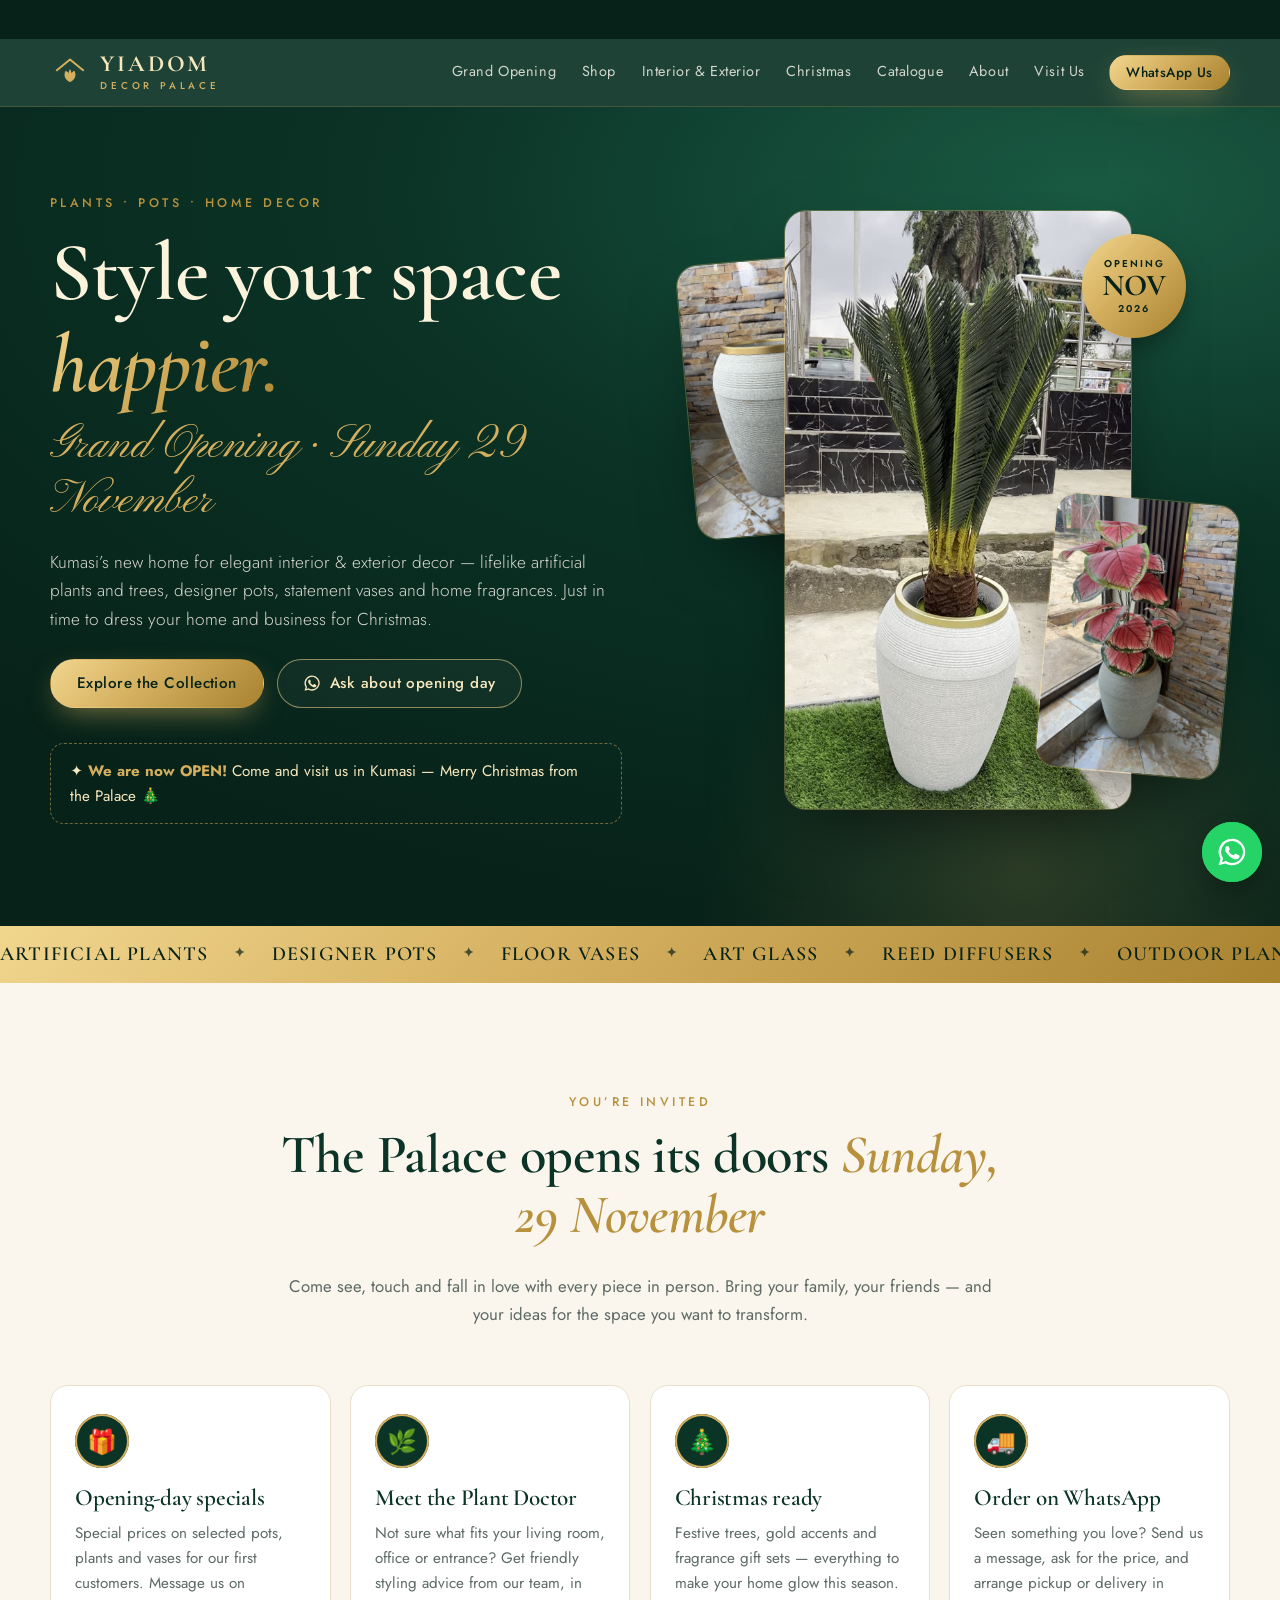
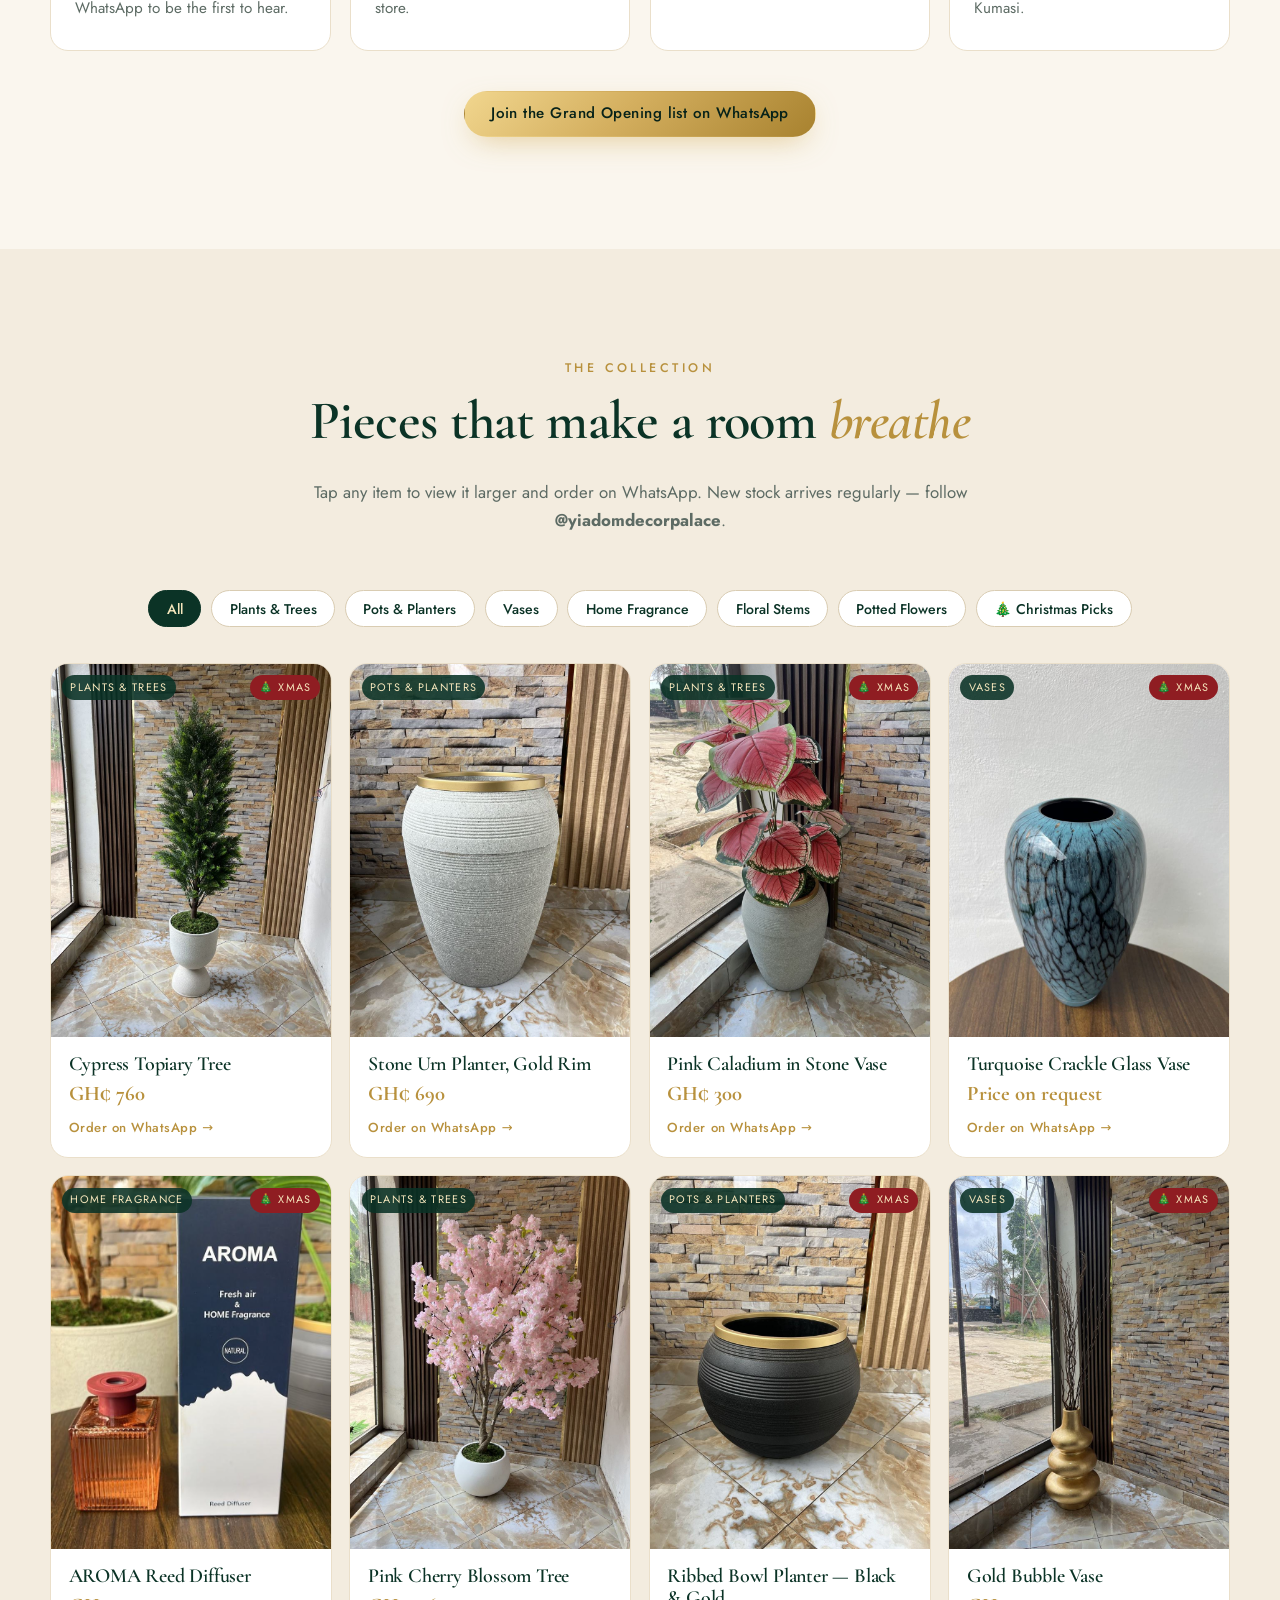
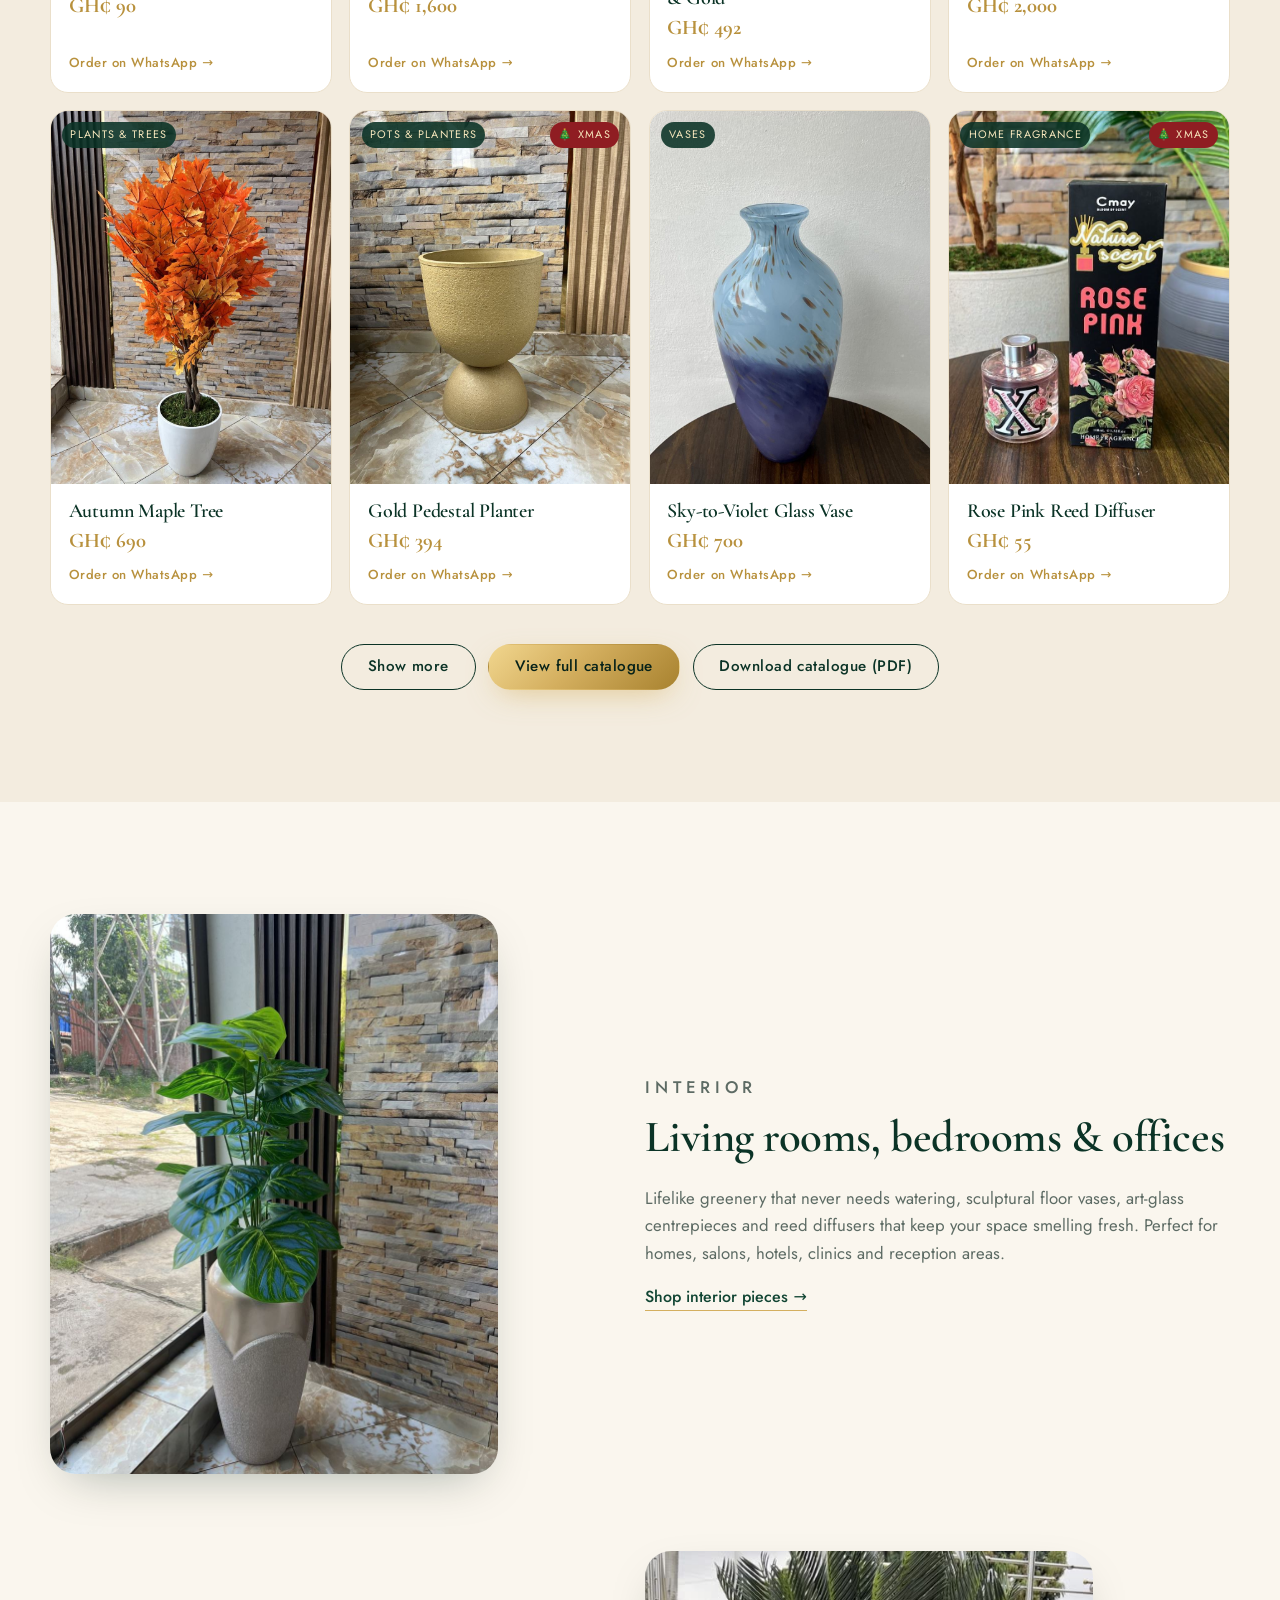
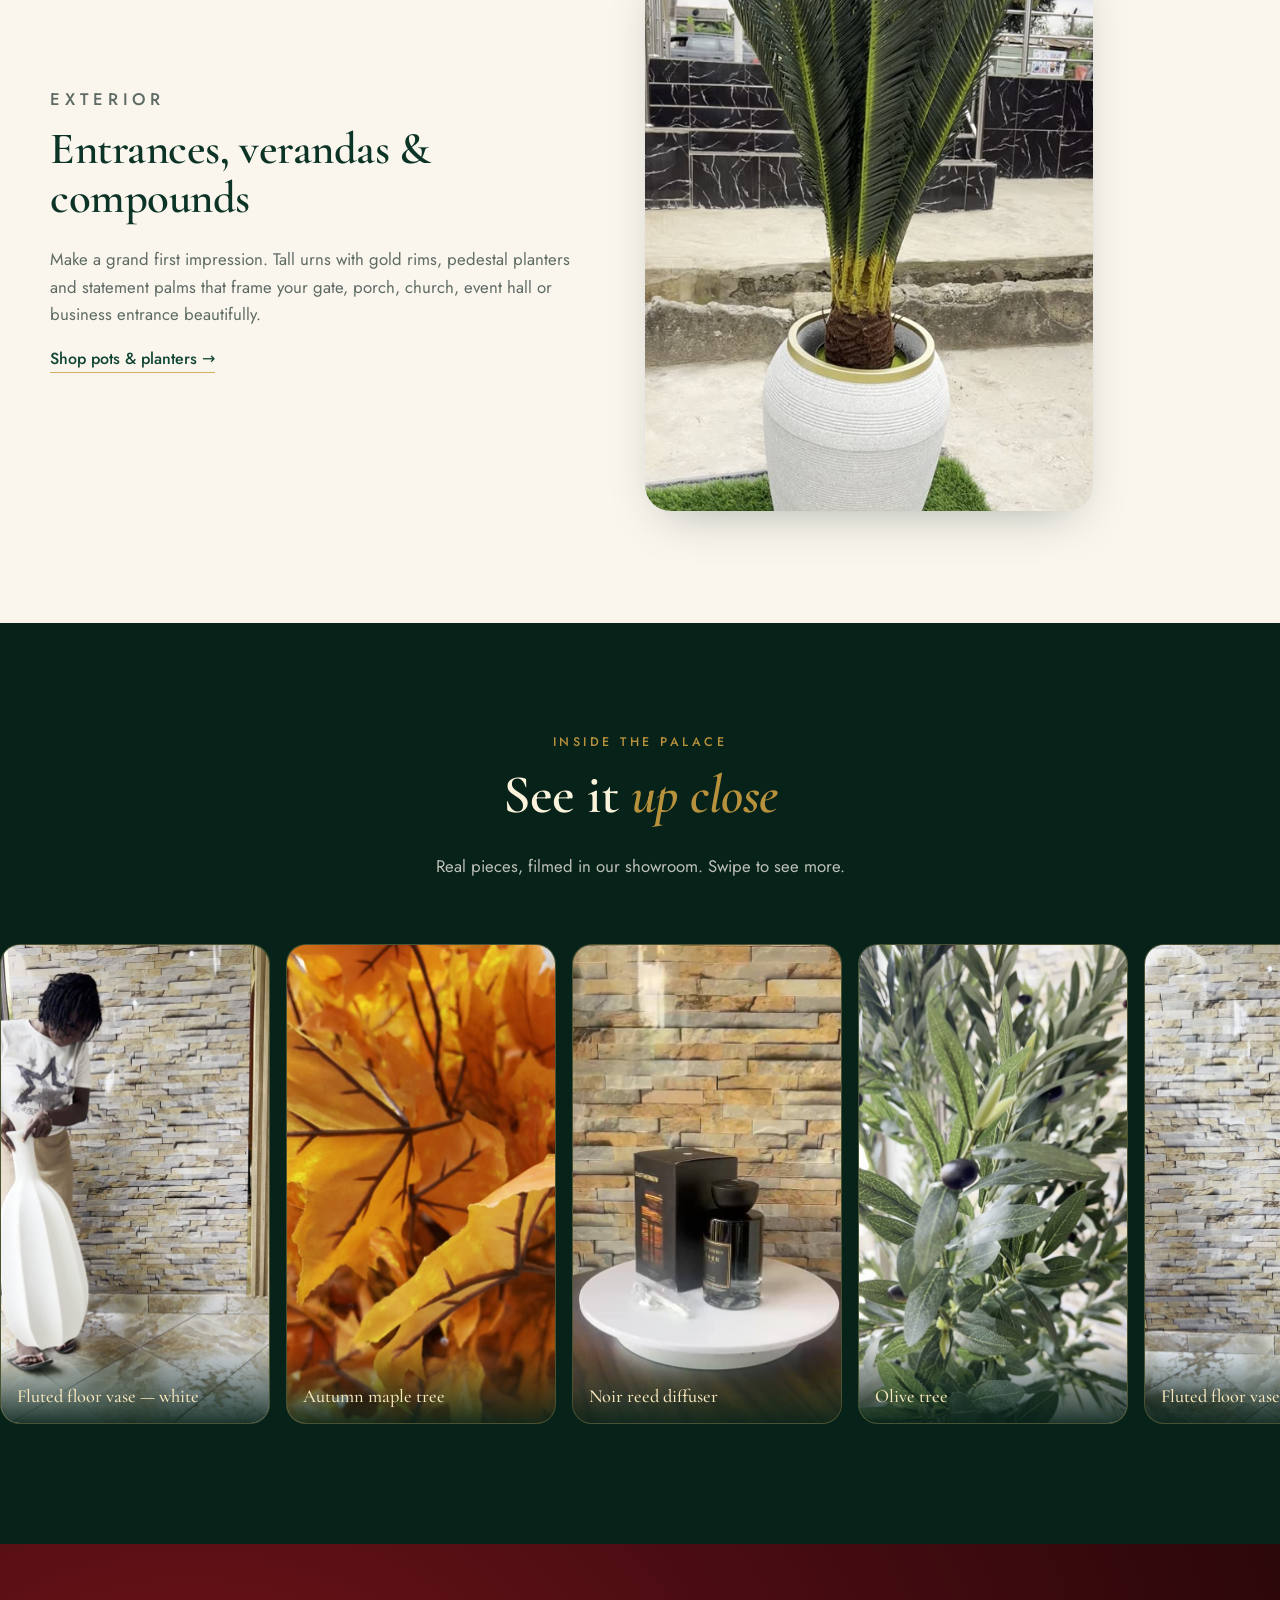
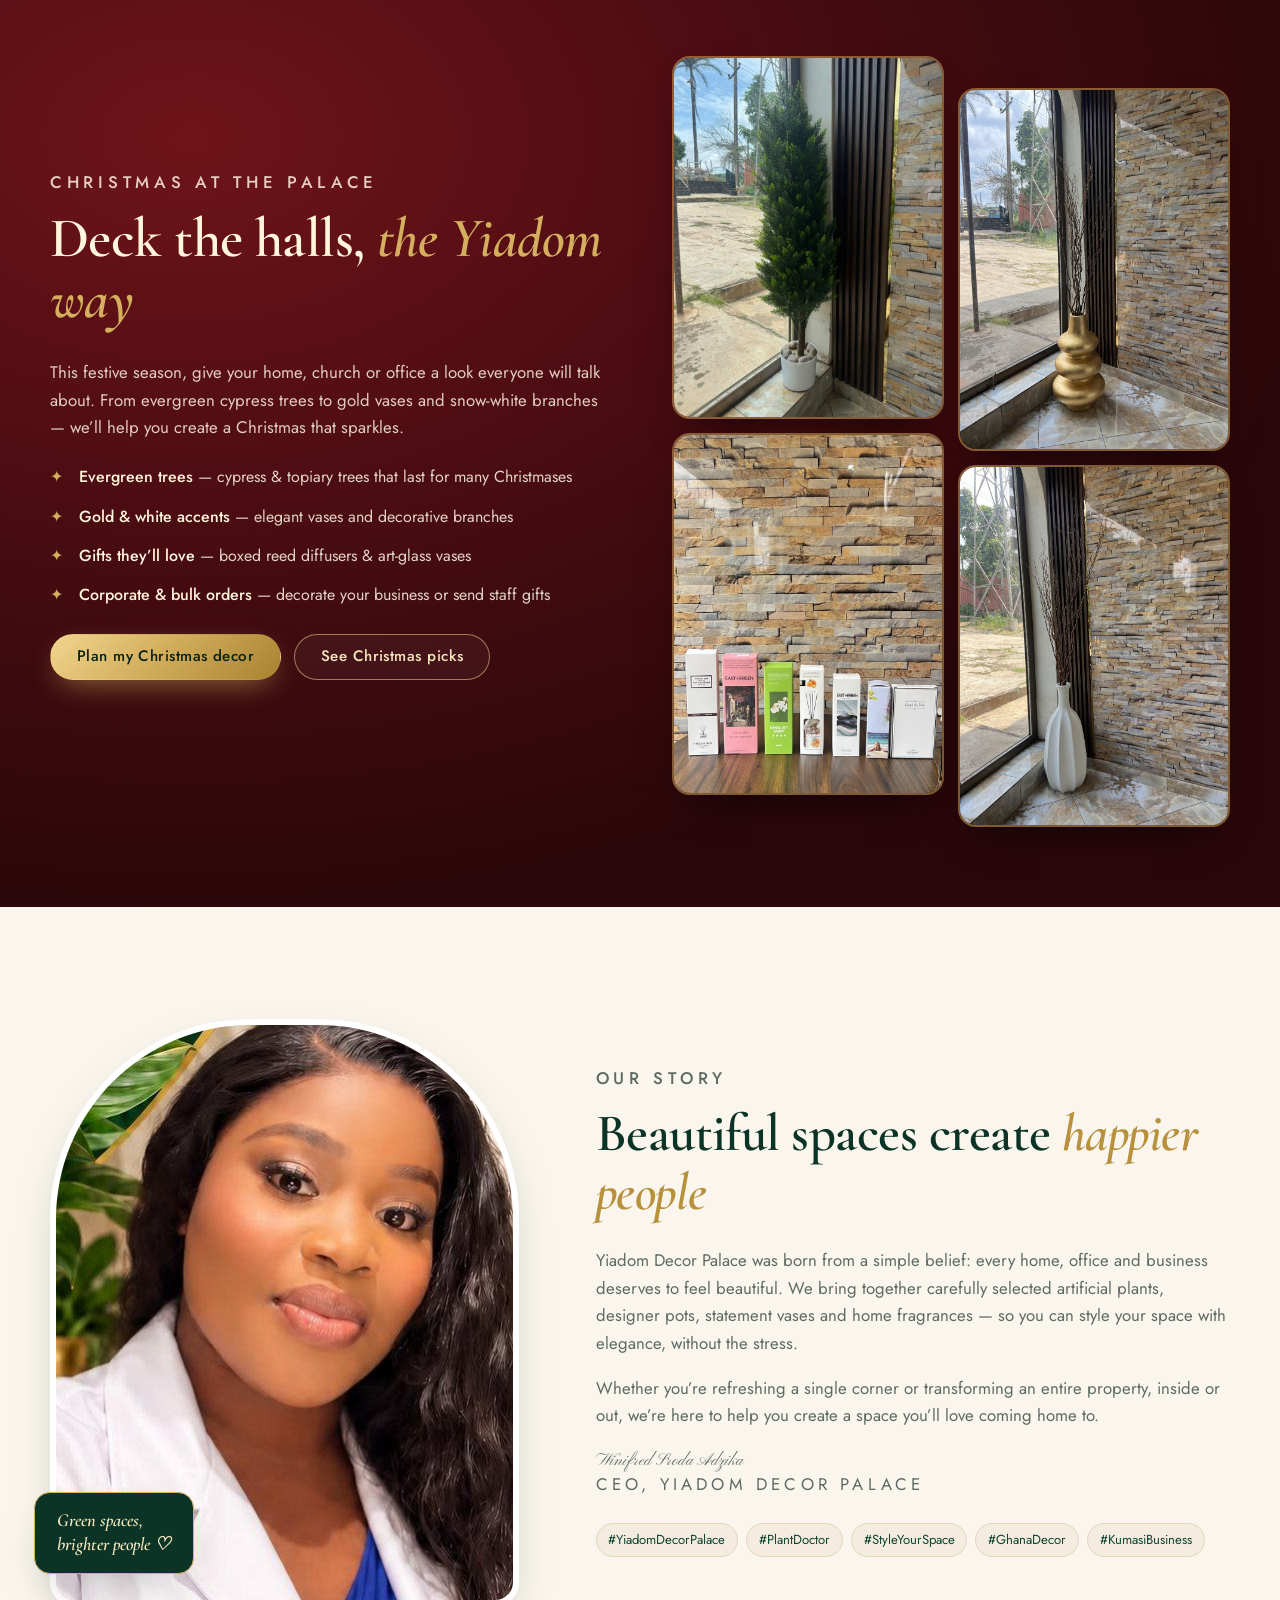
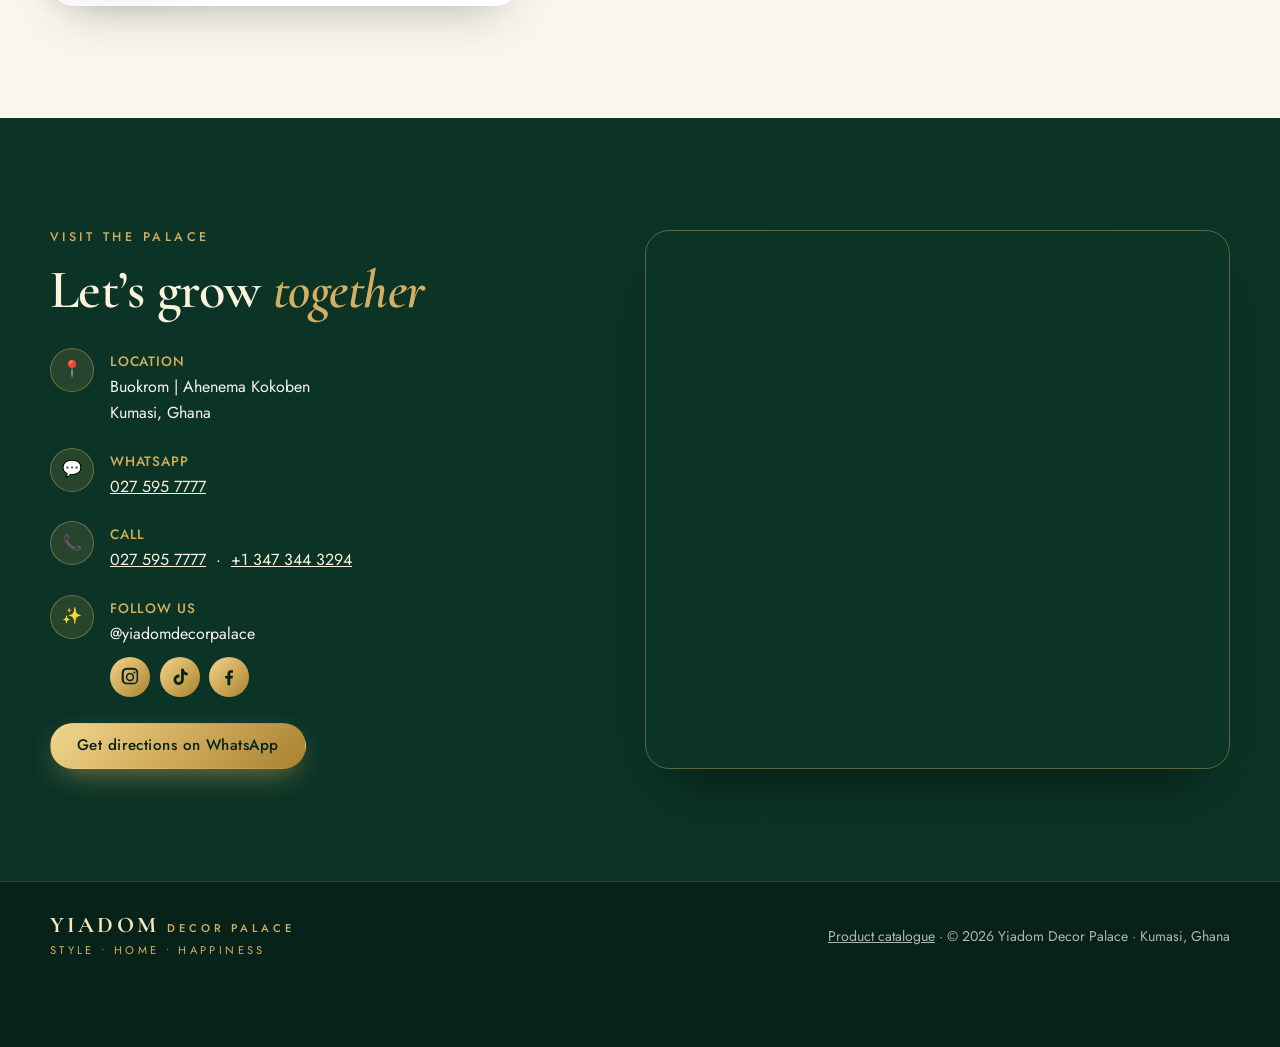
==== index.html @ 129f29d7 "Add Yiadom Floral range: 53 floral stems and 12 potted flowers New "Floral Stems" (YFS-001 to YFS-05" ====
<!doctype html>
<html lang="en">
<head>
  <meta charset="utf-8">
  <meta name="viewport" content="width=device-width, initial-scale=1">
  <title>Yiadom Decor Palace | Plants, Pots & Home Decor in Kumasi, Ghana</title>
  <meta name="description" content="Yiadom Decor Palace — interior & exterior decor in Kumasi, Ghana. Artificial plants & trees, designer pots, vases and home fragrance. Grand Opening this November. Christmas decor now in store.">
  <meta name="theme-color" content="#0b3326">
  <meta property="og:title" content="Yiadom Decor Palace — Grand Opening this November">
  <meta property="og:description" content="Plants • Pots • Home Decor in Kumasi, Ghana. Style your space happier — and get ready for Christmas.">
  <link rel="canonical" href="https://yiadomdecorpalace.com/">
  <meta property="og:url" content="https://yiadomdecorpalace.com/">
  <meta property="og:image" content="https://yiadomdecorpalace.com/images/img_1810.jpg">
  <meta property="og:type" content="website">
  <link rel="icon" href="data:image/svg+xml,%3Csvg xmlns='http://www.w3.org/2000/svg' viewBox='0 0 64 64'%3E%3Crect width='64' height='64' rx='14' fill='%230b3326'/%3E%3Cpath d='M12 30 32 13l20 17' fill='none' stroke='%23d4af5f' stroke-width='4'/%3E%3Cpath d='M32 46c-7-3-9-10-6-16 5 2 7 9 6 16Zm0 0c7-3 9-10 6-16-5 2-7 9-6 16Zm0 0c-3-6-2-13 0-17 2 4 3 11 0 17Z' fill='%23d4af5f'/%3E%3C/svg%3E">
  <link rel="preconnect" href="https://fonts.googleapis.com">
  <link rel="preconnect" href="https://fonts.gstatic.com" crossorigin>
  <link href="https://fonts.googleapis.com/css2?family=Cormorant+Garamond:ital,wght@0,500;0,600;0,700;1,500&family=Jost:wght@300;400;500;600&family=Pinyon+Script&display=swap" rel="stylesheet">
  <link rel="stylesheet" href="styles.css">
</head>
<body>

  <!-- Announcement bar -->
  <div class="announce">
    <div class="announce__track">
      <span>✦ Grand Opening — Sunday 29 November, 12 PM · Kumasi</span>
      <span>✦ Christmas decor &amp; gift sets now in store</span>
      <span>✦ Order on WhatsApp: 027 595 7777</span>
      <span>✦ Grand Opening — Sunday 29 November, 12 PM · Kumasi</span>
      <span>✦ Christmas decor &amp; gift sets now in store</span>
      <span>✦ Order on WhatsApp: 027 595 7777</span>
    </div>
  </div>

  <!-- Header -->
  <header class="nav" id="nav">
    <a href="#home" class="brand" aria-label="Yiadom Decor Palace home">
      <svg class="brand__mark" viewBox="0 0 64 64" aria-hidden="true">
        <path d="M10 30 32 12l22 18" fill="none" stroke="currentColor" stroke-width="3.2" stroke-linejoin="round"/>
        <path class="leaf" d="M32 48c-8-3-11-11-7-18 6 2 8 10 7 18Z"/>
        <path class="leaf" d="M32 48c8-3 11-11 7-18-6 2-8 10-7 18Z"/>
        <path class="leaf" d="M32 47c-4-7-3-15 0-20 3 5 4 13 0 20Z"/>
      </svg>
      <span class="brand__text">
        <strong>YIADOM</strong>
        <small>DECOR PALACE</small>
      </span>
    </a>
    <nav class="nav__links" id="navLinks" aria-label="Main">
      <a href="#opening">Grand Opening</a>
      <a href="#shop">Shop</a>
      <a href="#spaces">Interior &amp; Exterior</a>
      <a href="#christmas">Christmas</a>
      <a href="catalogue.html">Catalogue</a>
      <a href="#about">About</a>
      <a href="#visit">Visit Us</a>
    </nav>
    <a class="btn btn--gold btn--sm nav__cta" href="https://wa.me/233275957777?text=Hello%20Yiadom%20Decor%20Palace!%20I%27d%20like%20to%20know%20more%20about%20your%20decor." target="_blank" rel="noopener">WhatsApp Us</a>
    <button class="nav__toggle" id="navToggle" aria-label="Open menu" aria-expanded="false"><span></span><span></span><span></span></button>
  </header>

  <main>
    <!-- HERO -->
    <section class="hero" id="home">
      <div class="hero__glow" aria-hidden="true"></div>
      <div class="hero__inner">
        <div class="hero__copy reveal">
          <p class="eyebrow">Plants • Pots • Home Decor</p>
          <h1>Style your space <em>happier.</em></h1>
          <p class="script">Grand Opening · Sunday 29 November</p>
          <p class="lead">Kumasi’s new home for elegant interior &amp; exterior decor — lifelike artificial plants and trees, designer pots, statement vases and home fragrances. Just in time to dress your home and business for Christmas.</p>
          <div class="hero__actions">
            <a class="btn btn--gold" href="#shop">Explore the Collection</a>
            <a class="btn btn--ghost" href="https://wa.me/233275957777?text=Hello!%20Please%20tell%20me%20about%20the%20Grand%20Opening." target="_blank" rel="noopener">
              <svg viewBox="0 0 24 24" aria-hidden="true"><path fill="currentColor" d="M12 2a10 10 0 0 0-8.6 15.1L2 22l5-1.3A10 10 0 1 0 12 2Zm0 18.2a8.2 8.2 0 0 1-4.2-1.2l-.3-.2-3 .8.8-2.9-.2-.3A8.2 8.2 0 1 1 12 20.2Zm4.5-6.1c-.2-.1-1.5-.7-1.7-.8s-.4-.1-.6.1-.7.8-.8 1-.3.2-.5.1a6.7 6.7 0 0 1-3.3-2.9c-.3-.4.3-.4.7-1.4.1-.2 0-.3 0-.4l-.8-1.8c-.2-.5-.4-.4-.6-.4h-.5a1 1 0 0 0-.7.3 3 3 0 0 0-.9 2.2 5.2 5.2 0 0 0 1.1 2.7 11.8 11.8 0 0 0 4.5 4c1.7.7 2.3.8 3.2.6a2.7 2.7 0 0 0 1.8-1.3 2.2 2.2 0 0 0 .2-1.3c-.1-.1-.3-.2-.5-.3Z"/></svg>
              Ask about opening day
            </a>
          </div>
          <div class="countdown" id="countdown" aria-live="polite"></div>
        </div>

        <div class="hero__media reveal">
          <figure class="hero__card hero__card--main">
            <video src="videos/palm-planter-outdoor.mp4" poster="videos/palm-planter-outdoor.jpg" autoplay muted loop playsinline preload="metadata"></video>
          </figure>
          <figure class="hero__card hero__card--a"><img src="images/img_1810.jpg" alt="Stone-textured urn planter with gold rim"></figure>
          <figure class="hero__card hero__card--b"><img src="images/img_2269.jpg" alt="Pink caladium in a stone vase"></figure>
          <div class="hero__badge"><span>Opening</span><strong>NOV</strong><span>2026</span></div>
        </div>
      </div>
    </section>

    <!-- Marquee -->
    <div class="marquee" aria-hidden="true">
      <div class="marquee__track">
        <span>Artificial Plants</span><i>✦</i><span>Designer Pots</span><i>✦</i><span>Floor Vases</span><i>✦</i><span>Art Glass</span><i>✦</i><span>Reed Diffusers</span><i>✦</i><span>Outdoor Planters</span><i>✦</i><span>Christmas Trees</span><i>✦</i>
        <span>Artificial Plants</span><i>✦</i><span>Designer Pots</span><i>✦</i><span>Floor Vases</span><i>✦</i><span>Art Glass</span><i>✦</i><span>Reed Diffusers</span><i>✦</i><span>Outdoor Planters</span><i>✦</i><span>Christmas Trees</span><i>✦</i>
      </div>
    </div>

    <!-- GRAND OPENING -->
    <section class="section opening" id="opening">
      <div class="container">
        <div class="section__head reveal">
          <p class="eyebrow">You’re invited</p>
          <h2>The Palace opens its doors <em>Sunday, 29 November</em></h2>
          <p class="section__sub">Come see, touch and fall in love with every piece in person. Bring your family, your friends — and your ideas for the space you want to transform.</p>
        </div>
        <div class="perks">
          <article class="perk reveal">
            <div class="perk__icon">🎁</div>
            <h3>Opening-day specials</h3>
            <p>Special prices on selected pots, plants and vases for our first customers. Message us on WhatsApp to be the first to hear.</p>
          </article>
          <article class="perk reveal">
            <div class="perk__icon">🌿</div>
            <h3>Meet the Plant Doctor</h3>
            <p>Not sure what fits your living room, office or entrance? Get friendly styling advice from our team, in store.</p>
          </article>
          <article class="perk reveal">
            <div class="perk__icon">🎄</div>
            <h3>Christmas ready</h3>
            <p>Festive trees, gold accents and fragrance gift sets — everything to make your home glow this season.</p>
          </article>
          <article class="perk reveal">
            <div class="perk__icon">🚚</div>
            <h3>Order on WhatsApp</h3>
            <p>Seen something you love? Send us a message, ask for the price, and arrange pickup or delivery in Kumasi.</p>
          </article>
        </div>
        <div class="opening__cta reveal">
          <a class="btn btn--gold" href="https://wa.me/233275957777?text=Hello!%20Please%20add%20me%20to%20your%20Grand%20Opening%20list." target="_blank" rel="noopener">Join the Grand Opening list on WhatsApp</a>
        </div>
      </div>
    </section>

    <!-- SHOP -->
    <section class="section shop" id="shop">
      <div class="container">
        <div class="section__head reveal">
          <p class="eyebrow">The Collection</p>
          <h2>Pieces that make a room <em>breathe</em></h2>
          <p class="section__sub">Tap any item to view it larger and order on WhatsApp. New stock arrives regularly — follow <strong>@yiadomdecorpalace</strong>.</p>
        </div>
        <div class="filters reveal" role="tablist" id="filters">
          <button class="chip is-active" data-filter="all" role="tab" aria-selected="true">All</button>
          <button class="chip" data-filter="plants" role="tab" aria-selected="false">Plants &amp; Trees</button>
          <button class="chip" data-filter="pots" role="tab" aria-selected="false">Pots &amp; Planters</button>
          <button class="chip" data-filter="vases" role="tab" aria-selected="false">Vases</button>
          <button class="chip" data-filter="fragrance" role="tab" aria-selected="false">Home Fragrance</button>
          <button class="chip" data-filter="floral" role="tab" aria-selected="false">Floral Stems</button>
          <button class="chip" data-filter="potted" role="tab" aria-selected="false">Potted Flowers</button>
          <button class="chip" data-filter="christmas" role="tab" aria-selected="false">🎄 Christmas Picks</button>
        </div>
        <div class="grid" id="productGrid"></div>
        <div class="shop__more">
          <button class="btn btn--outline" id="showMore">Show more</button>
          <a class="btn btn--gold" href="catalogue.html">View full catalogue</a>
          <a class="btn btn--outline" href="Yiadom-Decor-Palace-Catalogue.pdf" download>Download catalogue (PDF)</a>
        </div>
      </div>
    </section>

    <!-- INTERIOR & EXTERIOR -->
    <section class="section spaces" id="spaces">
      <div class="container spaces__grid">
        <article class="space reveal">
          <div class="space__img"><img src="images/img_2029.jpg" alt="Leafy plant in champagne floor vase by a window" loading="lazy"></div>
          <div class="space__body">
            <p class="eyebrow">Interior</p>
            <h3>Living rooms, bedrooms &amp; offices</h3>
            <p>Lifelike greenery that never needs watering, sculptural floor vases, art-glass centrepieces and reed diffusers that keep your space smelling fresh. Perfect for homes, salons, hotels, clinics and reception areas.</p>
            <a href="#shop" class="link" data-jump="vases">Shop interior pieces →</a>
          </div>
        </article>
        <article class="space space--alt reveal">
          <div class="space__img"><img src="videos/palm-planter-outdoor.jpg" alt="Palm in white urn planter at an outdoor entrance" loading="lazy"></div>
          <div class="space__body">
            <p class="eyebrow">Exterior</p>
            <h3>Entrances, verandas &amp; compounds</h3>
            <p>Make a grand first impression. Tall urns with gold rims, pedestal planters and statement palms that frame your gate, porch, church, event hall or business entrance beautifully.</p>
            <a href="#shop" class="link" data-jump="pots">Shop pots &amp; planters →</a>
          </div>
        </article>
      </div>
    </section>

    <!-- VIDEOS -->
    <section class="section reels" id="videos">
      <div class="container">
        <div class="section__head section__head--light reveal">
          <p class="eyebrow">Inside the Palace</p>
          <h2>See it <em>up close</em></h2>
          <p class="section__sub">Real pieces, filmed in our showroom. Swipe to see more.</p>
        </div>
      </div>
      <div class="reels__track" id="reels">
        <figure class="reel"><video data-src="videos/white-floor-vase.mp4" poster="videos/white-floor-vase.jpg" muted loop playsinline preload="none"></video><figcaption>Fluted floor vase — white</figcaption></figure>
        <figure class="reel"><video data-src="videos/autumn-maple.mp4" poster="videos/autumn-maple.jpg" muted loop playsinline preload="none"></video><figcaption>Autumn maple tree</figcaption></figure>
        <figure class="reel"><video data-src="videos/diffuser-noir.mp4" poster="videos/diffuser-noir.jpg" muted loop playsinline preload="none"></video><figcaption>Noir reed diffuser</figcaption></figure>
        <figure class="reel"><video data-src="videos/olive-tree.mp4" poster="videos/olive-tree.jpg" muted loop playsinline preload="none"></video><figcaption>Olive tree</figcaption></figure>
        <figure class="reel"><video data-src="videos/black-floor-vase.mp4" poster="videos/black-floor-vase.jpg" muted loop playsinline preload="none"></video><figcaption>Fluted floor vase — black</figcaption></figure>
        <figure class="reel"><video data-src="videos/mint-blooms.mp4" poster="videos/mint-blooms.jpg" muted loop playsinline preload="none"></video><figcaption>Mint blossom stems</figcaption></figure>
        <figure class="reel"><video data-src="videos/diffuser-green.mp4" poster="videos/diffuser-green.jpg" muted loop playsinline preload="none"></video><figcaption>Green tea reed diffuser</figcaption></figure>
        <figure class="reel"><video data-src="videos/golden-branches.mp4" poster="videos/golden-branches.jpg" muted loop playsinline preload="none"></video><figcaption>Golden decorative branches</figcaption></figure>
        <figure class="reel"><video data-src="videos/diffuser-lavender.mp4" poster="videos/diffuser-lavender.jpg" muted loop playsinline preload="none"></video><figcaption>Lavender diffuser gift bottle</figcaption></figure>
      </div>
    </section>

    <!-- CHRISTMAS -->
    <section class="section xmas" id="christmas">
      <canvas class="xmas__snow" id="snow" aria-hidden="true"></canvas>
      <div class="container xmas__grid">
        <div class="xmas__copy reveal">
          <p class="eyebrow eyebrow--gold">Christmas at the Palace</p>
          <h2>Deck the halls, <em>the Yiadom way</em></h2>
          <p>This festive season, give your home, church or office a look everyone will talk about. From evergreen cypress trees to gold vases and snow-white branches — we’ll help you create a Christmas that sparkles.</p>
          <ul class="xmas__list">
            <li><strong>Evergreen trees</strong> — cypress &amp; topiary trees that last for many Christmases</li>
            <li><strong>Gold &amp; white accents</strong> — elegant vases and decorative branches</li>
            <li><strong>Gifts they’ll love</strong> — boxed reed diffusers &amp; art-glass vases</li>
            <li><strong>Corporate &amp; bulk orders</strong> — decorate your business or send staff gifts</li>
          </ul>
          <div class="hero__actions">
            <a class="btn btn--gold" href="https://wa.me/233275957777?text=Hello!%20I%27d%20like%20help%20with%20Christmas%20decor%20and%20gifts." target="_blank" rel="noopener">Plan my Christmas decor</a>
            <a class="btn btn--ghost" href="#shop" data-jump="christmas">See Christmas picks</a>
          </div>
        </div>
        <div class="xmas__collage reveal">
          <img src="images/photo-2026-10-22-22-24-32-3.jpg" alt="Tall cypress tree in white pot" loading="lazy">
          <img src="images/img_2016.jpg" alt="Gold bubble vase with branches" loading="lazy">
          <img src="images/photo-2026-10-22-22-03-24.jpg" alt="Boxed reed diffuser gift sets" loading="lazy">
          <img src="images/img_2004.jpg" alt="White fluted floor vase with branches" loading="lazy">
        </div>
      </div>
    </section>

    <!-- ABOUT -->
    <section class="section about" id="about">
      <div class="container about__grid">
        <div class="about__img reveal">
          <img src="images/founder.jpg" alt="Winifred Sroda Adzika, CEO of Yiadom Decor Palace" loading="lazy">
          <p class="about__tag">Green spaces,<br>brighter people ♡</p>
        </div>
        <div class="about__copy reveal">
          <p class="eyebrow">Our Story</p>
          <h2>Beautiful spaces create <em>happier people</em></h2>
          <p>Yiadom Decor Palace was born from a simple belief: every home, office and business deserves to feel beautiful. We bring together carefully selected artificial plants, designer pots, statement vases and home fragrances — so you can style your space with elegance, without the stress.</p>
          <p>Whether you’re refreshing a single corner or transforming an entire property, inside or out, we’re here to help you create a space you’ll love coming home to.</p>
          <p class="signature">Winifred Sroda Adzika</p>
          <p class="signature__role">CEO, Yiadom Decor Palace</p>
          <div class="tags">
            <span>#YiadomDecorPalace</span><span>#PlantDoctor</span><span>#StyleYourSpace</span><span>#GhanaDecor</span><span>#KumasiBusiness</span>
          </div>
        </div>
      </div>
    </section>

    <!-- VISIT -->
    <section class="section visit" id="visit">
      <div class="container visit__grid">
        <div class="visit__info reveal">
          <p class="eyebrow eyebrow--gold">Visit the Palace</p>
          <h2>Let’s grow <em>together</em></h2>
          <ul class="contact">
            <li>
              <span class="contact__icon">📍</span>
              <div><strong>Location</strong><br>Buokrom | Ahenema Kokoben<br>Kumasi, Ghana</div>
            </li>
            <li>
              <span class="contact__icon">💬</span>
              <div><strong>WhatsApp</strong><br><a href="https://wa.me/233275957777" target="_blank" rel="noopener">027 595 7777</a></div>
            </li>
            <li>
              <span class="contact__icon">📞</span>
              <div><strong>Call</strong><br><a href="tel:+233275957777">027 595 7777</a> &nbsp;·&nbsp; <a href="tel:+13473443294">+1 347 344 3294</a></div>
            </li>
            <li>
              <span class="contact__icon">✨</span>
              <div><strong>Follow us</strong><br>@yiadomdecorpalace
                <div class="socials">
                  <a href="https://www.instagram.com/yiadomdecorpalace" target="_blank" rel="noopener" aria-label="Instagram"><svg viewBox="0 0 24 24"><path fill="currentColor" d="M12 7a5 5 0 1 0 0 10 5 5 0 0 0 0-10Zm0 8.2a3.2 3.2 0 1 1 0-6.4 3.2 3.2 0 0 1 0 6.4ZM17.3 5.5a1.2 1.2 0 1 0 0 2.4 1.2 1.2 0 0 0 0-2.4ZM21.9 7c-.1-1.6-.4-3-1.6-4.2S17.6 1.2 16 1.1C14.4 1 9.6 1 8 1.1c-1.6.1-3 .4-4.2 1.6S2.2 5.4 2.1 7C2 8.6 2 13.4 2.1 15c.1 1.6.4 3 1.6 4.2s2.6 1.5 4.2 1.6c1.6.1 6.4.1 8 0 1.6-.1 3-.4 4.2-1.6s1.5-2.6 1.6-4.2c.1-1.6.1-6.4 0-8Zm-2 9.8a3.2 3.2 0 0 1-1.8 1.8c-1.3.5-4.3.4-5.7.4s-4.4.1-5.7-.4a3.2 3.2 0 0 1-1.8-1.8c-.5-1.3-.4-4.3-.4-5.7s-.1-4.4.4-5.7A3.2 3.2 0 0 1 6.3 3.6C7.6 3.1 10.6 3.2 12 3.2s4.4-.1 5.7.4a3.2 3.2 0 0 1 1.8 1.8c.5 1.3.4 4.3.4 5.7s.1 4.4-.4 5.7Z"/></svg></a>
                  <a href="https://www.tiktok.com/@yiadomdecorpalace" target="_blank" rel="noopener" aria-label="TikTok"><svg viewBox="0 0 24 24"><path fill="currentColor" d="M16.6 2h-3.3v13.4a2.9 2.9 0 1 1-2.9-2.9c.3 0 .6 0 .9.1V9.2a6.2 6.2 0 1 0 5.3 6.2V8.6a7.9 7.9 0 0 0 4.6 1.5V6.8A4.6 4.6 0 0 1 16.6 2Z"/></svg></a>
                  <a href="https://www.facebook.com/search/top?q=Yiadom%20Decor%20Palace" target="_blank" rel="noopener" aria-label="Facebook"><svg viewBox="0 0 24 24"><path fill="currentColor" d="M13.5 22v-8.2h2.8l.4-3.2h-3.2V8.5c0-.9.3-1.6 1.6-1.6h1.7V4.1c-.3 0-1.3-.1-2.5-.1-2.5 0-4.2 1.5-4.2 4.3v2.4H7.3v3.2h2.8V22h3.4Z"/></svg></a>
                </div>
              </div>
            </li>
          </ul>
          <div class="hero__actions">
            <a class="btn btn--gold" href="https://wa.me/233275957777?text=Hello!%20Please%20send%20me%20directions%20to%20Yiadom%20Decor%20Palace." target="_blank" rel="noopener">Get directions on WhatsApp</a>
          </div>
        </div>
        <div class="visit__map reveal">
          <iframe title="Map of Ahenema Kokoben, Kumasi" src="https://maps.google.com/maps?q=Ahenema%20Kokoben%2C%20Kumasi%2C%20Ghana&z=14&output=embed" loading="lazy" referrerpolicy="no-referrer-when-downgrade"></iframe>
        </div>
      </div>
    </section>
  </main>

  <footer class="footer">
    <div class="container footer__inner">
      <div>
        <p class="footer__brand">YIADOM <span>DECOR PALACE</span></p>
        <p class="footer__line">Style • Home • Happiness</p>
      </div>
      <p class="footer__copy"><a href="catalogue.html">Product catalogue</a> · © <span id="year"></span> Yiadom Decor Palace · Kumasi, Ghana</p>
    </div>
  </footer>

  <!-- Floating WhatsApp -->
  <a class="wa-float" href="https://wa.me/233275957777?text=Hello%20Yiadom%20Decor%20Palace!" target="_blank" rel="noopener" aria-label="Chat with us on WhatsApp">
    <svg viewBox="0 0 24 24" aria-hidden="true"><path fill="currentColor" d="M12 2a10 10 0 0 0-8.6 15.1L2 22l5-1.3A10 10 0 1 0 12 2Zm0 18.2a8.2 8.2 0 0 1-4.2-1.2l-.3-.2-3 .8.8-2.9-.2-.3A8.2 8.2 0 1 1 12 20.2Zm4.5-6.1c-.2-.1-1.5-.7-1.7-.8s-.4-.1-.6.1-.7.8-.8 1-.3.2-.5.1a6.7 6.7 0 0 1-3.3-2.9c-.3-.4.3-.4.7-1.4.1-.2 0-.3 0-.4l-.8-1.8c-.2-.5-.4-.4-.6-.4h-.5a1 1 0 0 0-.7.3 3 3 0 0 0-.9 2.2 5.2 5.2 0 0 0 1.1 2.7 11.8 11.8 0 0 0 4.5 4c1.7.7 2.3.8 3.2.6a2.7 2.7 0 0 0 1.8-1.3 2.2 2.2 0 0 0 .2-1.3c-.1-.1-.3-.2-.5-.3Z"/></svg>
  </a>

  <!-- Lightbox -->
  <div class="lightbox" id="lightbox" aria-hidden="true" role="dialog" aria-modal="true" aria-labelledby="lbTitle">
    <div class="lightbox__panel">
      <button class="lightbox__close" id="lbClose" aria-label="Close">×</button>
      <div class="lightbox__img"><img id="lbImg" alt=""></div>
      <div class="lightbox__info">
        <p class="eyebrow" id="lbCat"></p>
        <h3 id="lbTitle"></h3>
        <p id="lbDesc"></p>
        <p class="lightbox__price" id="lbPrice"></p>
        <a class="btn btn--gold" id="lbWa" target="_blank" rel="noopener">Order on WhatsApp</a>
        <div class="lightbox__nav">
          <button id="lbPrev" aria-label="Previous item">← Prev</button>
          <button id="lbNext" aria-label="Next item">Next →</button>
        </div>
      </div>
    </div>
  </div>

  <script src="products.js"></script>
  <script src="script.js"></script>
</body>
</html>
---- styles.css ----
:root {
  --green-900: #072219;
  --green-800: #0b3326;
  --green-700: #114533;
  --green-600: #1a5a43;
  --gold: #d4af5f;
  --gold-deep: #b8913d;
  --gold-grad: linear-gradient(135deg, #f1d68e 0%, #d4af5f 45%, #a8822f 100%);
  --cream: #faf6ee;
  --cream-2: #f3ecdf;
  --ink: #1d2a24;
  --muted: #5d6b64;
  --red: #8f1d22;
  --radius: 18px;
  --shadow: 0 18px 50px -20px rgba(7, 34, 25, .35);
  --serif: "Cormorant Garamond", Georgia, serif;
  --sans: "Jost", system-ui, -apple-system, Segoe UI, sans-serif;
  --script: "Pinyon Script", cursive;
}

*, *::before, *::after { box-sizing: border-box; }
html { scroll-behavior: smooth; scroll-padding-top: 84px; }
body {
  margin: 0;
  font-family: var(--sans);
  font-weight: 400;
  color: var(--ink);
  background: var(--cream);
  line-height: 1.65;
  -webkit-font-smoothing: antialiased;
  overflow-x: hidden;
}
img, video { display: block; max-width: 100%; }
a { color: inherit; }
h1, h2, h3 { font-family: var(--serif); font-weight: 600; line-height: 1.1; margin: 0 0 .5em; letter-spacing: -.01em; }
h1 em, h2 em { font-style: italic; color: var(--gold-deep); }
p { margin: 0 0 1em; }
.container { width: min(1180px, 100% - 32px); margin-inline: auto; }

/* Buttons */
.btn {
  display: inline-flex; align-items: center; justify-content: center; gap: .55em;
  padding: .95em 1.7em; border-radius: 999px;
  font: 500 .95rem/1 var(--sans); letter-spacing: .03em;
  text-decoration: none; cursor: pointer; border: 1.5px solid transparent;
  transition: transform .25s ease, box-shadow .25s ease, background .25s ease, color .25s ease;
}
.btn svg { width: 1.2em; height: 1.2em; }
.btn:hover { transform: translateY(-2px); }
.btn--gold { background: var(--gold-grad); color: var(--green-900); box-shadow: 0 10px 30px -10px rgba(212, 175, 95, .7); }
.btn--gold:hover { box-shadow: 0 14px 36px -10px rgba(212, 175, 95, .9); }
.btn--ghost { border-color: rgba(241, 214, 142, .55); color: #f6e7bd; background: rgba(255,255,255,.04); }
.btn--ghost:hover { background: rgba(241, 214, 142, .12); }
.btn--outline { border-color: var(--green-800); color: var(--green-800); background: transparent; }
.btn--outline:hover { background: var(--green-800); color: var(--cream); }
.btn--sm { padding: .7em 1.2em; font-size: .85rem; }

.eyebrow {
  font: 500 .78rem/1.2 var(--sans); letter-spacing: .28em; text-transform: uppercase;
  color: var(--gold-deep); margin-bottom: 1rem;
}
.eyebrow--gold { color: var(--gold); }

/* Announcement */
.announce { background: var(--green-900); color: #f1d68e; font-size: .8rem; letter-spacing: .08em; overflow: hidden; white-space: nowrap; padding: .55rem 0; }
.announce__track { display: inline-flex; gap: 3.5rem; animation: scroll 38s linear infinite; padding-left: 100%; }
@keyframes scroll { to { transform: translateX(-100%); } }

/* Nav */
.nav {
  position: sticky; top: 0; z-index: 50;
  display: flex; align-items: center; gap: 1.5rem;
  padding: .85rem max(16px, calc((100% - 1180px) / 2));
  background: rgba(11, 51, 38, .92); backdrop-filter: blur(12px);
  border-bottom: 1px solid rgba(212, 175, 95, .2);
  color: var(--cream);
}
.brand { display: flex; align-items: center; gap: .65rem; text-decoration: none; color: var(--gold); }
.brand__mark { width: 40px; height: 40px; }
.brand__mark .leaf { fill: currentColor; }
.brand__text { display: flex; flex-direction: column; line-height: 1; }
.brand__text strong { font: 700 1.45rem/1 var(--serif); letter-spacing: .12em; color: #f6e7bd; }
.brand__text small { font: 500 .62rem/1 var(--sans); letter-spacing: .38em; color: var(--gold); margin-top: .3rem; }
.nav__links { display: flex; gap: 1.6rem; margin-left: auto; }
.nav__links a { text-decoration: none; font-size: .9rem; letter-spacing: .04em; color: rgba(250, 246, 238, .82); position: relative; padding: .3rem 0; }
.nav__links a::after { content: ""; position: absolute; left: 0; right: 100%; bottom: 0; height: 1.5px; background: var(--gold); transition: right .3s; }
.nav__links a:hover { color: #fff; }
.nav__links a:hover::after { right: 0; }
.nav__toggle { display: none; margin-left: auto; background: none; border: 0; padding: .5rem; cursor: pointer; }
.nav__toggle span { display: block; width: 24px; height: 2px; background: var(--gold); margin: 5px 0; transition: .3s; }

/* Hero */
.hero {
  position: relative; overflow: hidden;
  background: radial-gradient(120% 90% at 85% 10%, var(--green-600) 0%, var(--green-800) 45%, var(--green-900) 100%);
  color: var(--cream);
  padding: clamp(3rem, 7vw, 6rem) 0 clamp(4rem, 8vw, 7rem);
}
.hero__glow { position: absolute; inset: auto -10% -40% auto; width: 60vw; height: 60vw; background: radial-gradient(circle, rgba(212,175,95,.18), transparent 60%); pointer-events: none; }
.hero__inner { width: min(1180px, 100% - 32px); margin-inline: auto; display: grid; grid-template-columns: 1.05fr 1fr; gap: clamp(2rem, 5vw, 4rem); align-items: center; position: relative; }
.hero h1 { font-size: clamp(2.8rem, 6.5vw, 5.4rem); color: #fbf3dc; margin-bottom: .1em; }
.hero h1 em { background: var(--gold-grad); -webkit-background-clip: text; background-clip: text; color: transparent; padding-right: .1em; }
.script { font-family: var(--script); font-size: clamp(2rem, 4vw, 2.9rem); color: var(--gold); line-height: 1.2; margin: .2rem 0 1.1rem; }
.lead { font-size: 1.08rem; font-weight: 300; color: rgba(250, 246, 238, .85); max-width: 34em; }
.hero__actions { display: flex; flex-wrap: wrap; gap: .8rem; margin-top: 1.6rem; }

.countdown { display: flex; gap: .7rem; margin-top: 2.2rem; flex-wrap: wrap; align-items: stretch; }
.countdown__box { min-width: 76px; padding: .8rem .6rem; text-align: center; border: 1px solid rgba(212,175,95,.35); border-radius: 14px; background: rgba(255,255,255,.04); }
.countdown__box strong { display: block; font: 600 2rem/1 var(--serif); color: #f6e7bd; }
.countdown__box span { font-size: .68rem; letter-spacing: .2em; text-transform: uppercase; color: var(--gold); }
.countdown__note { padding: .9rem 1.2rem; border: 1px dashed rgba(212,175,95,.5); border-radius: 14px; color: #f6e7bd; font-size: .95rem; }
.countdown__note strong { color: var(--gold); }

.hero__media { position: relative; height: clamp(440px, 52vw, 600px); }
.hero__card { position: absolute; margin: 0; border-radius: 22px; overflow: hidden; box-shadow: 0 30px 70px -25px rgba(0,0,0,.6); border: 1px solid rgba(212,175,95,.35); }
.hero__card img, .hero__card video { width: 100%; height: 100%; object-fit: cover; }
.hero__card--main { inset: 0 18% 0 18%; z-index: 2; }
.hero__card--a { width: 34%; height: 46%; left: 0; top: 8%; transform: rotate(-5deg); z-index: 1; }
.hero__card--b { width: 34%; height: 46%; right: 0; bottom: 6%; transform: rotate(5deg); z-index: 3; }
.hero__badge {
  position: absolute; z-index: 4; right: 8%; top: 4%;
  width: 104px; height: 104px; border-radius: 50%;
  background: var(--gold-grad); color: var(--green-900);
  display: grid; place-content: center; text-align: center; line-height: 1;
  box-shadow: 0 12px 30px -8px rgba(0,0,0,.5);
  animation: float 5s ease-in-out infinite;
}
.hero__badge span { font-size: .62rem; letter-spacing: .2em; text-transform: uppercase; font-weight: 600; }
.hero__badge strong { font: 700 1.9rem/1 var(--serif); margin: .15rem 0; }
@keyframes float { 50% { transform: translateY(-8px) rotate(4deg); } }

/* Marquee */
.marquee { background: var(--gold-grad); color: var(--green-900); overflow: hidden; white-space: nowrap; padding: .95rem 0; }
.marquee__track { display: inline-flex; gap: 1.6rem; align-items: center; animation: scroll 40s linear infinite; font: 600 1.25rem/1 var(--serif); letter-spacing: .06em; text-transform: uppercase; }
.marquee__track i { font-style: normal; font-size: .8rem; opacity: .7; }

/* Sections */
.section { padding: clamp(4rem, 9vw, 7rem) 0; }
.section__head { text-align: center; max-width: 720px; margin: 0 auto clamp(2.2rem, 5vw, 3.5rem); }
.section__head h2 { font-size: clamp(2.1rem, 4.6vw, 3.4rem); color: var(--green-800); }
.section__sub { color: var(--muted); font-size: 1.05rem; }
.section__head--light h2 { color: #fbf3dc; }
.section__head--light .section__sub { color: rgba(250,246,238,.75); }

/* Opening */
.opening { background: var(--cream); position: relative; }
.perks { display: grid; grid-template-columns: repeat(4, 1fr); gap: 1.2rem; }
.perk { background: #fff; border: 1px solid #eadfca; border-radius: var(--radius); padding: 1.8rem 1.5rem; transition: transform .3s, box-shadow .3s; }
.perk:hover { transform: translateY(-6px); box-shadow: var(--shadow); }
.perk__icon { width: 54px; height: 54px; border-radius: 50%; display: grid; place-items: center; font-size: 1.5rem; background: var(--green-800); margin-bottom: 1.1rem; box-shadow: inset 0 0 0 2px var(--gold); }
.perk h3 { font-size: 1.45rem; color: var(--green-800); margin-bottom: .4em; }
.perk p { color: var(--muted); font-size: .95rem; margin: 0; }
.opening__cta { text-align: center; margin-top: 2.5rem; }

/* Shop */
.shop { background: var(--cream-2); }
.filters { display: flex; flex-wrap: wrap; justify-content: center; gap: .6rem; margin-bottom: 2.2rem; }
.chip { font: 500 .88rem/1 var(--sans); padding: .75em 1.25em; border-radius: 999px; border: 1px solid #d9ccb2; background: #fff; color: var(--green-800); cursor: pointer; transition: .25s; }
.chip:hover { border-color: var(--gold-deep); }
.chip.is-active { background: var(--green-800); color: #f6e7bd; border-color: var(--green-800); }
.grid { display: grid; grid-template-columns: repeat(4, 1fr); gap: 1.1rem; }
.card { background: #fff; border-radius: var(--radius); overflow: hidden; cursor: pointer; border: 1px solid #eadfca; display: flex; flex-direction: column; transition: transform .3s, box-shadow .3s; animation: fadeUp .5s ease both; text-align: left; padding: 0; font: inherit; color: inherit; }
.card:hover { transform: translateY(-5px); box-shadow: var(--shadow); }
.card:focus-visible { outline: 2px solid var(--gold-deep); outline-offset: 3px; }
.card__img { aspect-ratio: 3 / 4; overflow: hidden; background: #ece4d4; position: relative; }
.card__img img { width: 100%; height: 100%; object-fit: cover; transition: transform .6s ease; }
.card:hover .card__img img { transform: scale(1.06); }
.card__tag { position: absolute; top: .7rem; left: .7rem; background: rgba(11,51,38,.88); color: #f6e7bd; font-size: .68rem; letter-spacing: .12em; text-transform: uppercase; padding: .35em .75em; border-radius: 999px; }
.card__tag--xmas { background: var(--red); left: auto; right: .7rem; }
.card__body { padding: 1rem 1.1rem 1.15rem; display: flex; flex-direction: column; gap: .35rem; flex: 1; }
.card__body h3 { font-size: 1.25rem; margin: 0; color: var(--green-800); }
.card__price { font: 700 1.3rem/1.1 var(--serif); color: var(--gold-deep); margin: .15rem 0 .35rem; }
.card__body span { font-size: .82rem; color: var(--gold-deep); font-weight: 500; letter-spacing: .04em; margin-top: auto; }
.shop__more { display: flex; flex-wrap: wrap; justify-content: center; gap: .8rem; margin-top: 2.4rem; }
@keyframes fadeUp { from { opacity: 0; transform: translateY(14px); } }

/* Spaces */
.spaces { background: var(--cream); }
.spaces__grid { display: grid; gap: clamp(2.5rem, 6vw, 5rem); }
.space { display: grid; grid-template-columns: 1fr 1.1fr; gap: clamp(1.5rem, 5vw, 4rem); align-items: center; }
.space--alt .space__img { order: 2; }
.space__img { border-radius: 26px; overflow: hidden; aspect-ratio: 4 / 5; max-height: 560px; box-shadow: var(--shadow); }
.space__img img { width: 100%; height: 100%; object-fit: cover; }
.space h3 { font-size: clamp(1.9rem, 3.6vw, 2.8rem); color: var(--green-800); }
.space p { color: var(--muted); font-size: 1.05rem; }
.link { color: var(--green-700); font-weight: 500; text-decoration: none; border-bottom: 1.5px solid var(--gold); padding-bottom: 2px; }

/* Reels */
.reels { background: var(--green-900); color: var(--cream); padding-bottom: clamp(4rem, 8vw, 6rem); }
.reels__track { display: flex; gap: 1rem; overflow-x: auto; scroll-snap-type: x mandatory; padding: .5rem max(16px, calc((100% - 1180px) / 2)) 1.5rem; scrollbar-width: thin; scrollbar-color: var(--gold) transparent; }
.reel { flex: 0 0 clamp(210px, 24vw, 270px); margin: 0; scroll-snap-align: start; position: relative; border-radius: 20px; overflow: hidden; aspect-ratio: 9 / 16; border: 1px solid rgba(212,175,95,.3); background: #0d2b21; }
.reel video { width: 100%; height: 100%; object-fit: cover; }
.reel figcaption { position: absolute; inset: auto 0 0 0; padding: 2.5rem 1rem 1rem; background: linear-gradient(transparent, rgba(7,34,25,.9)); font: 500 1.15rem/1.2 var(--serif); color: #f6e7bd; }

/* Christmas */
.xmas { position: relative; overflow: hidden; background: radial-gradient(90% 80% at 15% 20%, #6f1419 0%, #4d0d12 45%, #2a070a 100%); color: #fbeedd; }
.xmas__snow { position: absolute; inset: 0; width: 100%; height: 100%; pointer-events: none; }
.xmas__grid { position: relative; display: grid; grid-template-columns: 1fr 1fr; gap: clamp(2rem, 5vw, 4rem); align-items: center; }
.xmas h2 { font-size: clamp(2.2rem, 4.6vw, 3.5rem); color: #fff4dc; }
.xmas h2 em { color: var(--gold); }
.xmas__copy > p { color: rgba(251,238,221,.85); font-size: 1.05rem; }
.xmas__list { list-style: none; padding: 0; margin: 1.4rem 0 0; display: grid; gap: .8rem; }
.xmas__list li { padding-left: 1.8rem; position: relative; color: rgba(251,238,221,.88); }
.xmas__list li::before { content: "✦"; position: absolute; left: 0; color: var(--gold); }
.xmas__list strong { color: #fff4dc; font-weight: 500; }
.xmas__collage { display: grid; grid-template-columns: 1fr 1fr; gap: .9rem; }
.xmas__collage img { width: 100%; aspect-ratio: 3 / 4; object-fit: cover; border-radius: 18px; border: 2px solid rgba(212,175,95,.5); box-shadow: 0 20px 40px -20px rgba(0,0,0,.7); }
.xmas__collage img:nth-child(2) { transform: translateY(2rem); }
.xmas__collage img:nth-child(4) { transform: translateY(2rem); }

/* About */
.about { background: var(--cream); }
.about__grid { display: grid; grid-template-columns: .85fr 1.15fr; gap: clamp(2rem, 6vw, 5rem); align-items: center; }
.about__img { position: relative; }
.about__img img { border-radius: 200px 200px 24px 24px; width: 100%; aspect-ratio: 4 / 5; object-fit: cover; object-position: top; box-shadow: var(--shadow); border: 6px solid #fff; }
.about__tag { position: absolute; left: -1rem; bottom: 2rem; background: var(--green-800); color: #f6e7bd; padding: 1rem 1.4rem; border-radius: 16px; font: italic 600 1.15rem/1.3 var(--serif); box-shadow: var(--shadow); border: 1px solid var(--gold); margin: 0; }
.about__copy h2 { font-size: clamp(2.1rem, 4.4vw, 3.3rem); color: var(--green-800); }
.about__copy > p { color: var(--muted); font-size: 1.05rem; }
.signature { font-family: var(--script); font-size: 2.4rem; color: var(--green-800); margin: 1.4rem 0 0; line-height: 1.1; }
.signature__role { font-size: .75rem; letter-spacing: .25em; text-transform: uppercase; color: var(--gold-deep); }
.tags { display: flex; flex-wrap: wrap; gap: .5rem; margin-top: 1.5rem; }
.tags span { font-size: .82rem; padding: .4em .9em; border-radius: 999px; background: var(--cream-2); color: var(--green-700); border: 1px solid #e3d6bc; }

/* Visit */
.visit { background: var(--green-800); color: var(--cream); }
.visit__grid { display: grid; grid-template-columns: 1fr 1.1fr; gap: clamp(2rem, 5vw, 4rem); align-items: stretch; }
.visit h2 { font-size: clamp(2.2rem, 4.6vw, 3.4rem); color: #fbf3dc; }
.visit h2 em { color: var(--gold); }
.contact { list-style: none; padding: 0; margin: 1.5rem 0 0; display: grid; gap: 1.3rem; }
.contact li { display: flex; gap: 1rem; align-items: flex-start; }
.contact__icon { flex: 0 0 44px; height: 44px; border-radius: 50%; display: grid; place-items: center; background: rgba(212,175,95,.14); border: 1px solid rgba(212,175,95,.4); }
.contact strong { color: var(--gold); font-weight: 500; letter-spacing: .06em; font-size: .85rem; text-transform: uppercase; }
.contact a { color: #fbf3dc; }
.socials { display: flex; gap: .6rem; margin-top: .6rem; }
.socials a { width: 40px; height: 40px; border-radius: 50%; display: grid; place-items: center; background: var(--gold-grad); color: var(--green-900); transition: transform .25s; }
.socials a:hover { transform: translateY(-3px); }
.socials svg { width: 20px; height: 20px; }
.visit__map { border-radius: 24px; overflow: hidden; border: 1px solid rgba(212,175,95,.4); min-height: 380px; box-shadow: 0 30px 60px -30px rgba(0,0,0,.6); }
.visit__map iframe { width: 100%; height: 100%; min-height: 380px; border: 0; filter: saturate(.85); }

/* Footer */
.footer { background: var(--green-900); color: rgba(250,246,238,.7); padding: 2rem 0 5.5rem; font-size: .88rem; border-top: 1px solid rgba(212,175,95,.2); }
.footer__inner { display: flex; justify-content: space-between; align-items: center; flex-wrap: wrap; gap: 1rem; }
.footer__brand { font: 700 1.4rem/1 var(--serif); letter-spacing: .14em; color: #f6e7bd; margin: 0 0 .3rem; }
.footer__brand span { font: 500 .7rem/1 var(--sans); letter-spacing: .35em; color: var(--gold); }
.footer__line { letter-spacing: .3em; font-size: .7rem; text-transform: uppercase; color: var(--gold); margin: 0; }
.footer__copy { margin: 0; }

/* WhatsApp float */
.wa-float { position: fixed; right: 18px; bottom: 18px; z-index: 60; width: 60px; height: 60px; border-radius: 50%; display: grid; place-items: center; background: #25d366; color: #fff; box-shadow: 0 12px 30px -8px rgba(0,0,0,.45); transition: transform .25s; }
.wa-float::before { content: ""; position: absolute; inset: 0; border-radius: 50%; border: 2px solid #25d366; animation: pulse 2.2s ease-out infinite; }
.wa-float:hover { transform: scale(1.08); }
.wa-float svg { width: 32px; height: 32px; }
@keyframes pulse { to { transform: scale(1.6); opacity: 0; } }

/* Lightbox */
.lightbox { position: fixed; inset: 0; z-index: 100; display: grid; place-items: center; padding: 16px; background: rgba(7,34,25,.82); backdrop-filter: blur(6px); opacity: 0; pointer-events: none; transition: opacity .3s; }
.lightbox.is-open { opacity: 1; pointer-events: auto; }
.lightbox__panel { position: relative; width: min(960px, 100%); max-height: calc(100vh - 32px); background: var(--cream); border-radius: 22px; overflow: hidden; display: grid; grid-template-columns: 1.1fr 1fr; transform: translateY(20px) scale(.98); transition: transform .3s; }
.lightbox.is-open .lightbox__panel { transform: none; }
.lightbox__img { background: #ece4d4; min-height: 0; }
.lightbox__img img { width: 100%; height: 100%; max-height: calc(100vh - 32px); object-fit: cover; }
.lightbox__info { padding: clamp(1.5rem, 4vw, 2.8rem); display: flex; flex-direction: column; justify-content: center; overflow-y: auto; }
.lightbox__info h3 { font-size: clamp(1.8rem, 3.5vw, 2.5rem); color: var(--green-800); }
.lightbox__info p:not(.eyebrow) { color: var(--muted); }
.lightbox__price { font: 700 1.9rem/1 var(--serif); color: var(--gold-deep); margin: .2rem 0 1.2rem; }
.lightbox__close { position: absolute; top: 12px; right: 12px; z-index: 2; width: 42px; height: 42px; border-radius: 50%; border: 0; background: var(--green-800); color: #f6e7bd; font-size: 1.6rem; line-height: 1; cursor: pointer; }
.lightbox__nav { display: flex; justify-content: space-between; margin-top: 1.6rem; }
.lightbox__nav button { background: none; border: 0; font: 500 .9rem var(--sans); color: var(--green-700); cursor: pointer; padding: .4rem 0; }

/* Reveal */
.reveal { opacity: 0; transform: translateY(26px); transition: opacity .8s ease, transform .8s ease; }
.reveal.is-in { opacity: 1; transform: none; }

/* Responsive */
@media (max-width: 1080px) {
  .nav__links { gap: 1.1rem; }
  .nav__links a { font-size: .84rem; }
  .perks { grid-template-columns: repeat(2, 1fr); }
  .grid { grid-template-columns: repeat(3, 1fr); }
}
@media (max-width: 900px) {
  .nav__cta { display: none; }
  .nav__toggle { display: block; }
  .nav__links {
    position: absolute; top: 100%; left: 0; right: 0; flex-direction: column; gap: 0;
    background: var(--green-800); border-bottom: 1px solid rgba(212,175,95,.3);
    max-height: 0; overflow: hidden; transition: max-height .4s ease;
  }
  .nav__links.is-open { max-height: 420px; }
  .nav__links a { padding: 1rem 16px; border-top: 1px solid rgba(255,255,255,.06); font-size: 1rem; }
  .nav__links a::after { display: none; }
  .nav__toggle[aria-expanded="true"] span:nth-child(1) { transform: translateY(7px) rotate(45deg); }
  .nav__toggle[aria-expanded="true"] span:nth-child(2) { opacity: 0; }
  .nav__toggle[aria-expanded="true"] span:nth-child(3) { transform: translateY(-7px) rotate(-45deg); }

  .hero__inner, .xmas__grid, .about__grid, .visit__grid { grid-template-columns: 1fr; }
  .hero__media { height: 480px; max-width: 520px; width: 100%; margin-inline: auto; }
  .space, .space--alt { grid-template-columns: 1fr; }
  .space--alt .space__img { order: 0; }
  .space__img { aspect-ratio: 4 / 3; }
  .about__img { max-width: 420px; margin-inline: auto; }
  .lightbox__panel { grid-template-columns: 1fr; overflow-y: auto; }
  .lightbox__img img { max-height: 55vh; }
}
@media (max-width: 640px) {
  .grid { grid-template-columns: repeat(2, 1fr); gap: .75rem; }
  .card__body { padding: .8rem .85rem .95rem; }
  .card__body h3 { font-size: 1.08rem; }
  .perks { grid-template-columns: 1fr; }
  .hero__media { height: 420px; }
  .hero__card--main { inset: 0 14% 0 14%; }
  .hero__badge { width: 84px; height: 84px; right: 2%; }
  .hero__badge strong { font-size: 1.5rem; }
  .countdown__box { min-width: 64px; }
  .countdown__box strong { font-size: 1.6rem; }
  .btn { width: 100%; }
  .nav .btn, .filters .chip { width: auto; }
  .brand__text strong { font-size: 1.25rem; }
  .about__tag { left: 0; }
}
@media (prefers-reduced-motion: reduce) {
  *, *::before, *::after { animation: none !important; transition: none !important; }
  .reveal { opacity: 1; transform: none; }
  html { scroll-behavior: auto; }
}
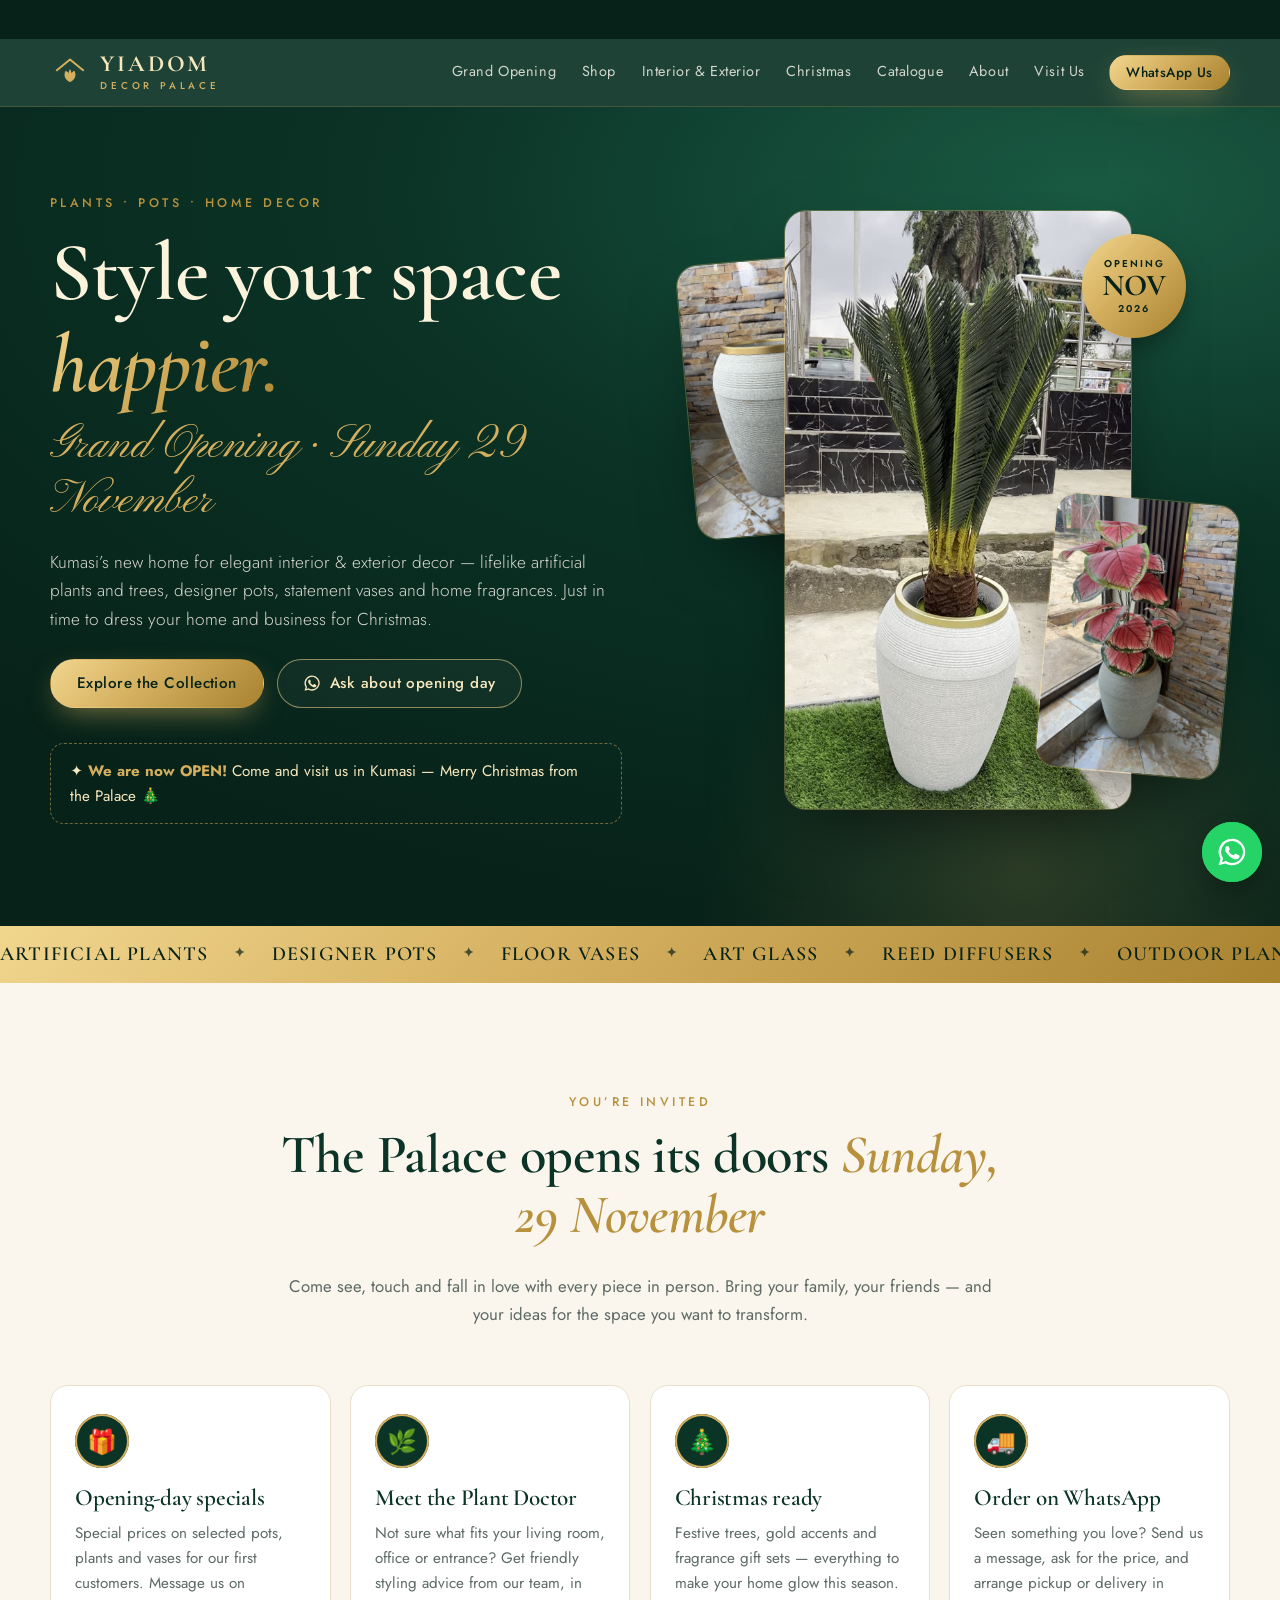
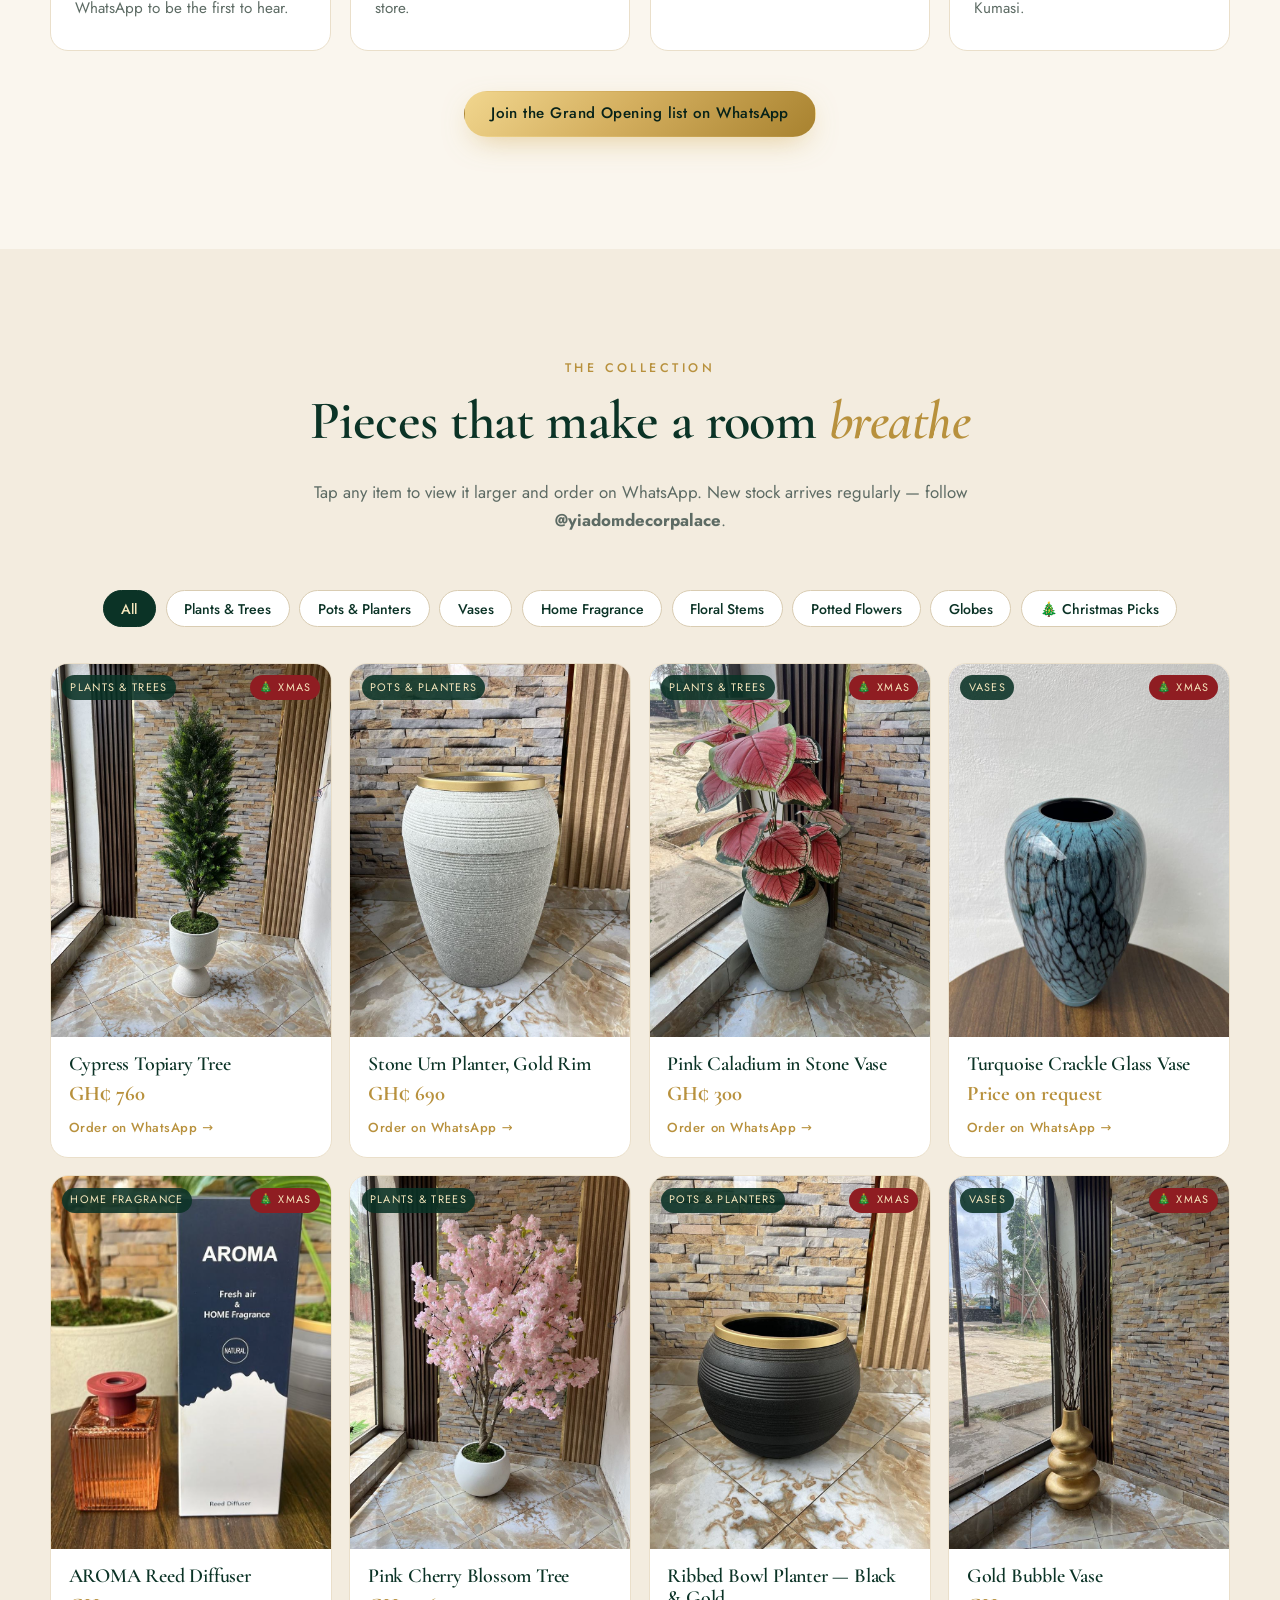
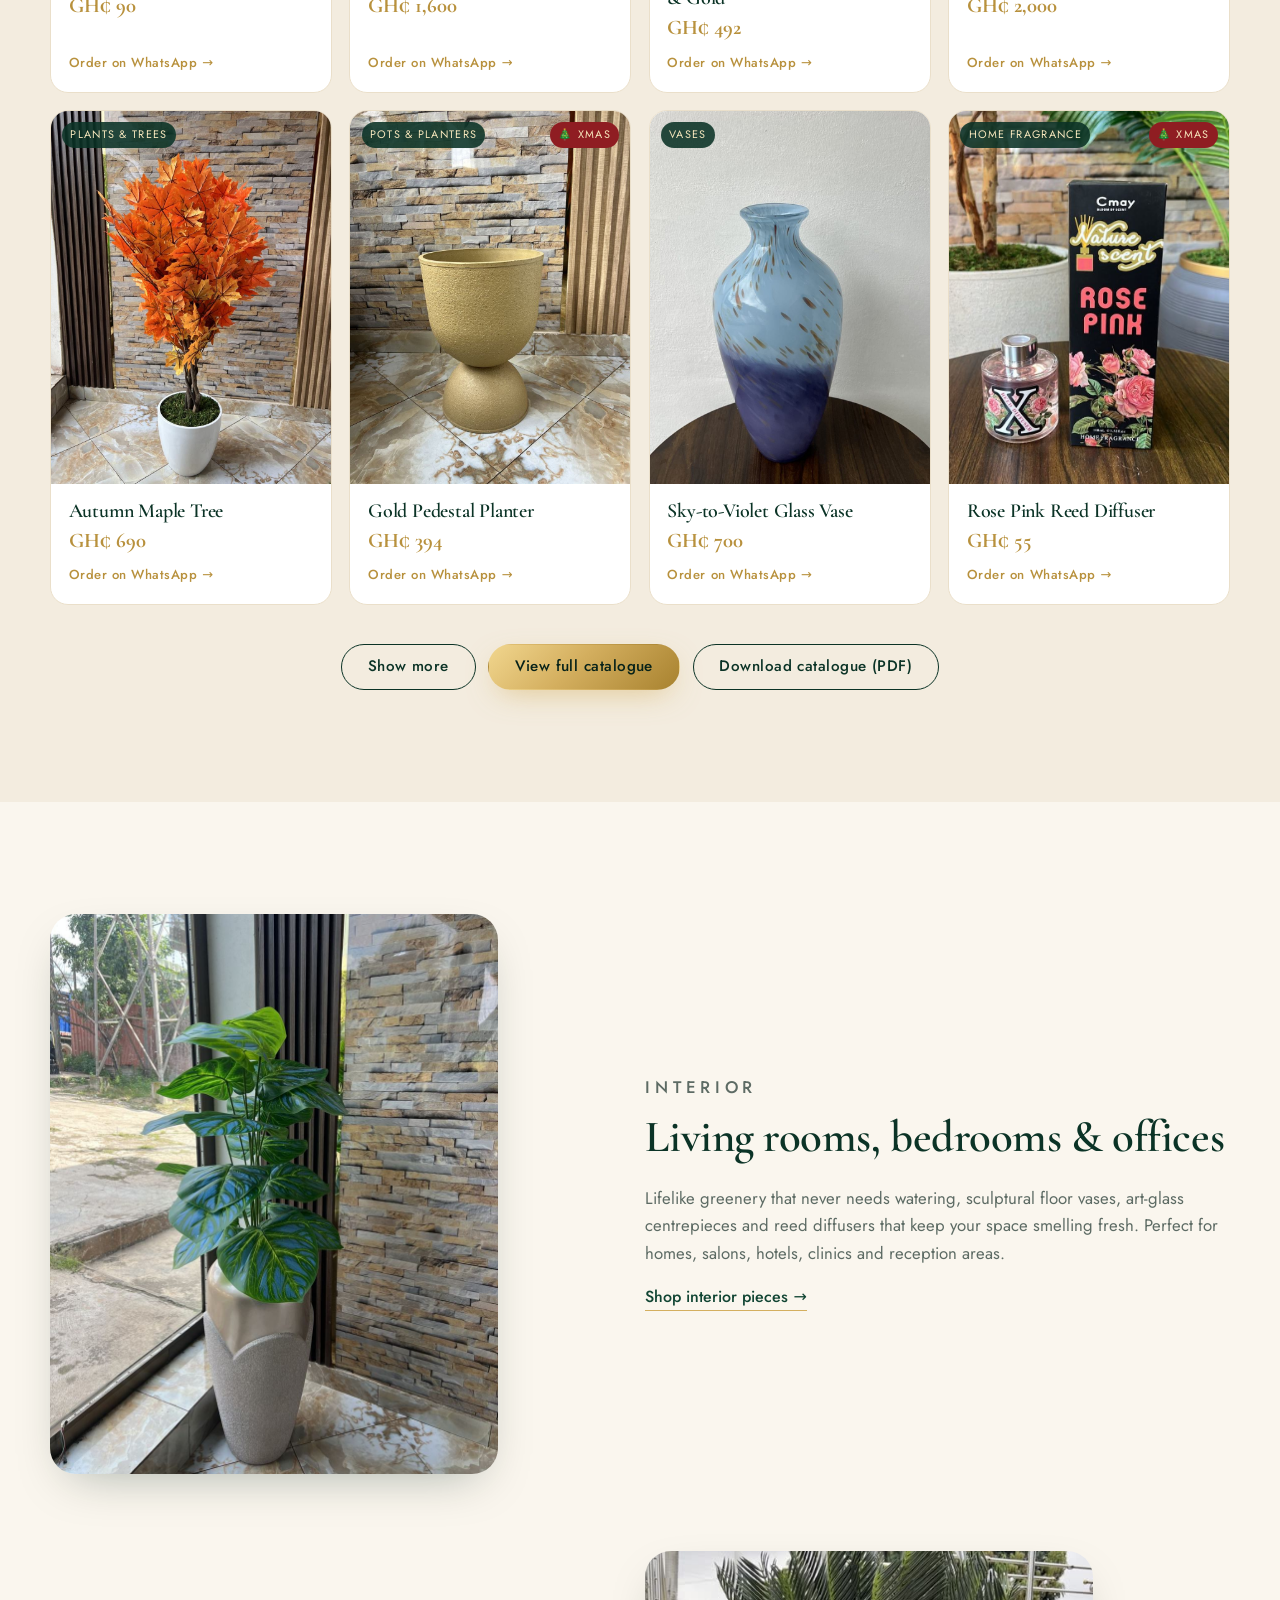
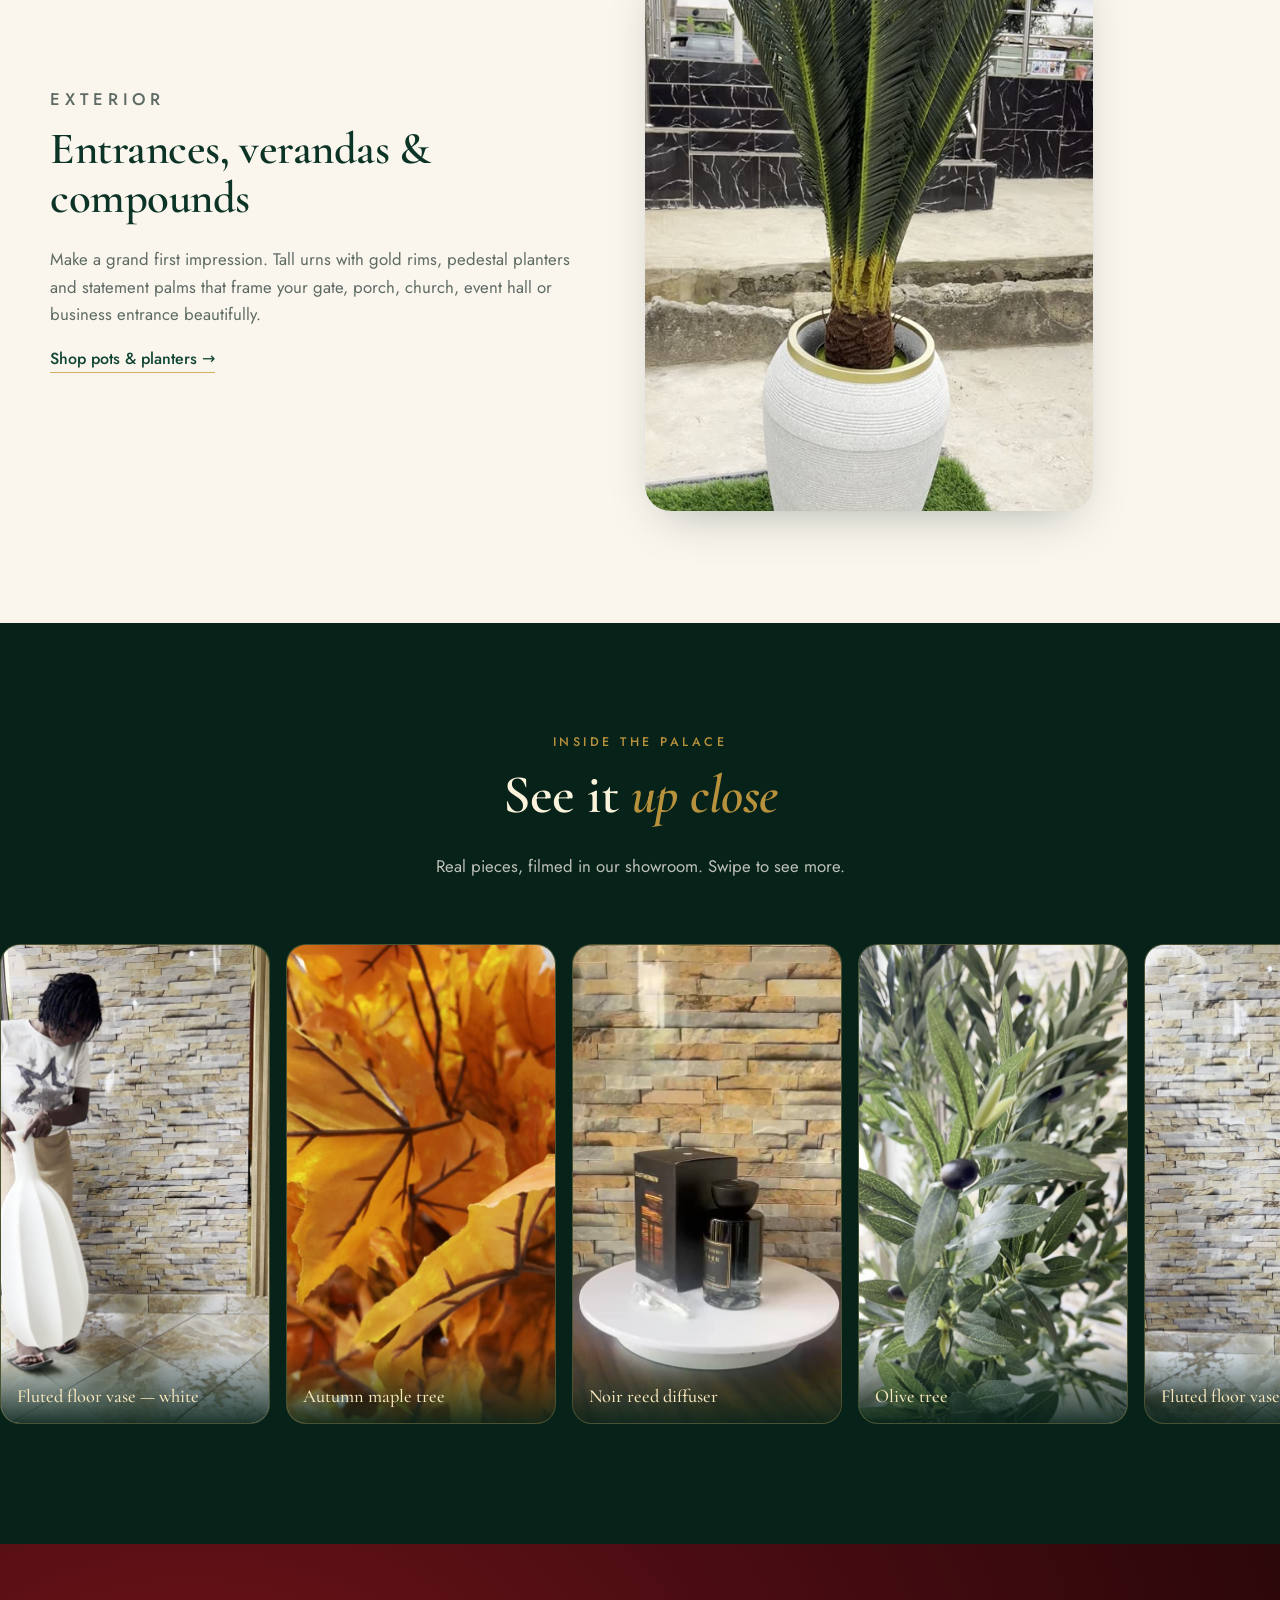
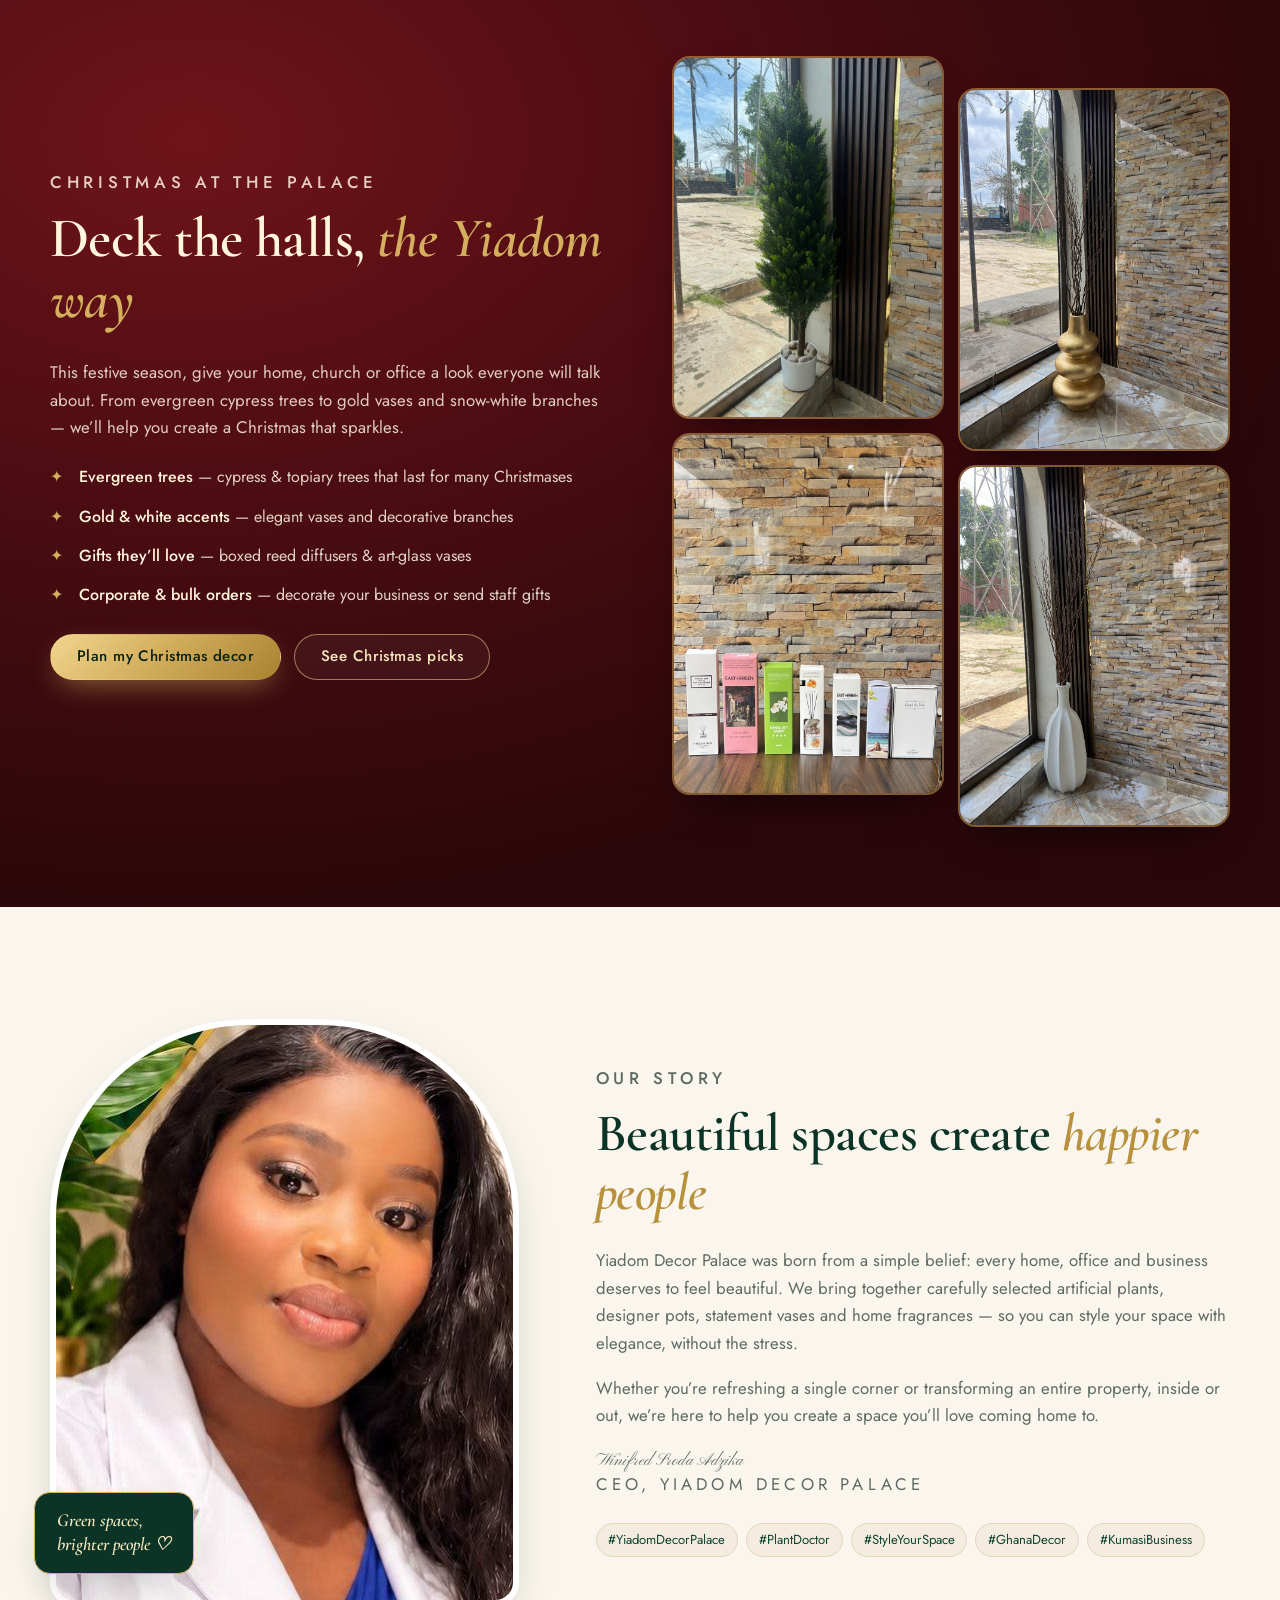
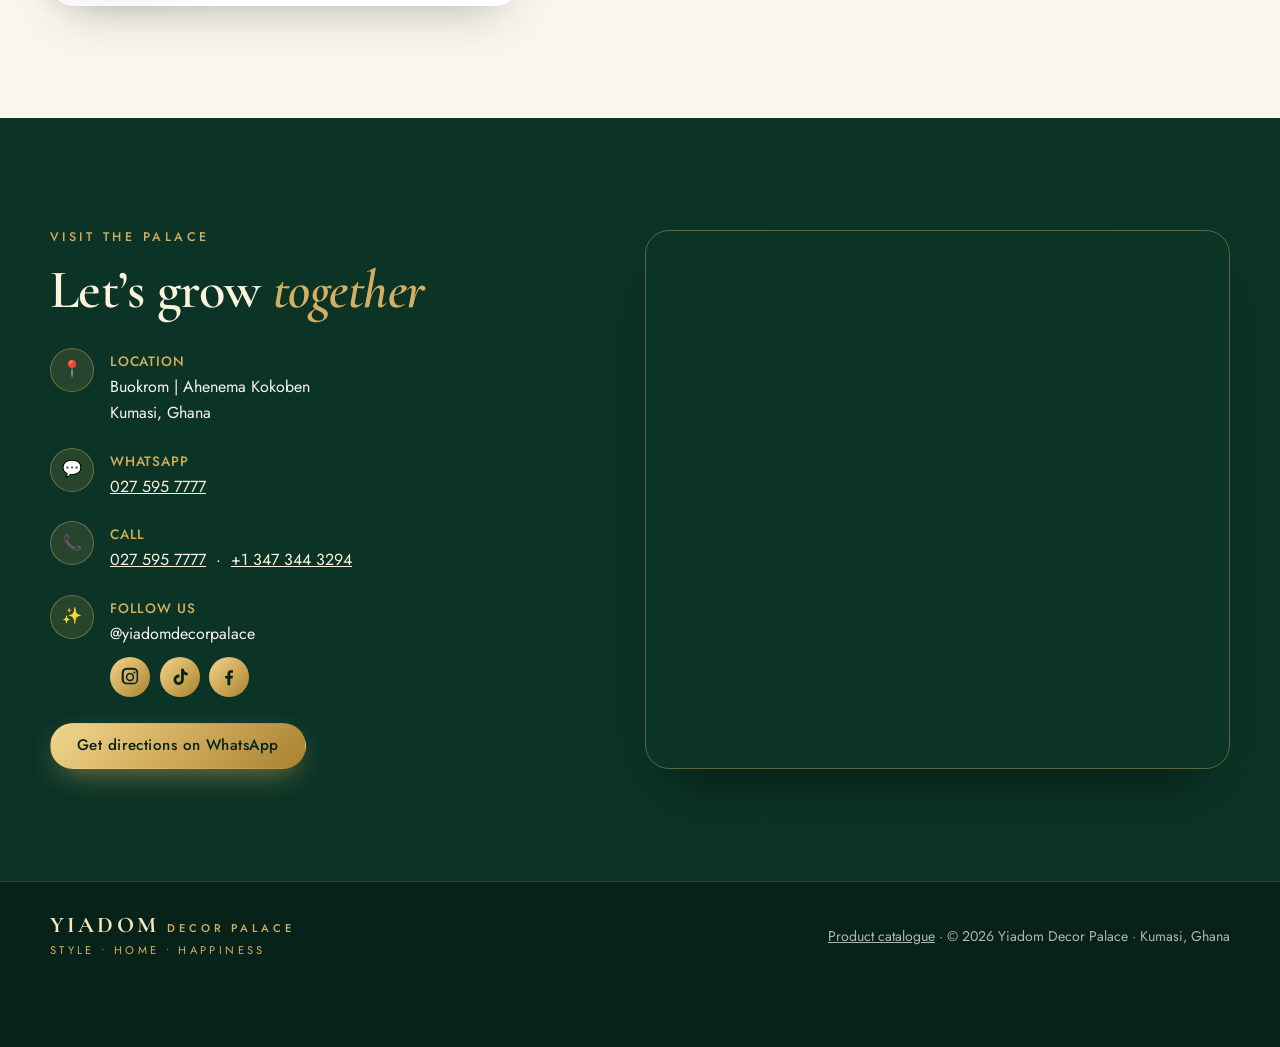
==== commit 44d2d9cd: "Add 15 Yiadom globes (YDP-G001-G015) and a Globes category Co-Authored-By: Claude Opus 5.5 <noreply@" ====
--- a/index.html
+++ b/index.html
@@ -150,6 +150,7 @@
           <button class="chip" data-filter="fragrance" role="tab" aria-selected="false">Home Fragrance</button>
           <button class="chip" data-filter="floral" role="tab" aria-selected="false">Floral Stems</button>
           <button class="chip" data-filter="potted" role="tab" aria-selected="false">Potted Flowers</button>
+          <button class="chip" data-filter="globes" role="tab" aria-selected="false">Globes</button>
           <button class="chip" data-filter="christmas" role="tab" aria-selected="false">🎄 Christmas Picks</button>
         </div>
         <div class="grid" id="productGrid"></div>
@@ -333,5 +334,6 @@
 
   <script src="products.js"></script>
   <script src="script.js"></script>
+  <script src="order.js"></script>
 </body>
 </html>
--- a/styles.css
+++ b/styles.css
@@ -324,3 +324,76 @@
   .reveal { opacity: 1; transform: none; }
   html { scroll-behavior: auto; }
 }
+
+/* Live prices from the till: sale and sold-out */
+.was { text-decoration: line-through; opacity: .55; font-weight: 400; font-size: .78em; margin-right: .3em; }
+.card__tag--status { top: auto; bottom: .7rem; }
+.card__tag--sale { background: var(--red); }
+.card__tag--out { background: #555; }
+
+/* ===== Online ordering: basket button, product pop-up controls, basket panel ===== */
+.btn--ghost-dark { border: 1.5px solid rgba(11,51,38,.25); color: var(--green-800); background: transparent; }
+.btn--ghost-dark:hover { background: rgba(11,51,38,.06); }
+.btn--green { background: var(--green-800); color: #f6e7bd; border: 0; }
+.btn--green:hover { background: var(--green-900); }
+.lb-order { display: flex; flex-direction: column; gap: .5rem; margin-bottom: .9rem; }
+.lb-order__row { display: flex; gap: .6rem; align-items: center; flex-wrap: wrap; }
+.lb-order__avail { font-size: .85rem; margin: 0; }
+.lightbox__info #lbWa { margin-top: .2rem; }
+.qty-pick { display: inline-flex; align-items: center; border: 1.5px solid rgba(11,51,38,.2); border-radius: 999px; overflow: hidden; background: #fff; }
+.qty-pick button { border: 0; background: none; width: 40px; height: 44px; font-size: 1.2rem; cursor: pointer; color: var(--green-800); }
+.qty-pick input { width: 44px; border: 0; text-align: center; font: inherit; font-weight: 600; background: none; -moz-appearance: textfield; }
+.qty-pick input::-webkit-outer-spin-button, .qty-pick input::-webkit-inner-spin-button { -webkit-appearance: none; margin: 0; }
+.qty-pick.small button { width: 30px; height: 32px; font-size: 1rem; }
+.qty-pick.small span { min-width: 22px; text-align: center; font-weight: 600; }
+.basket-float { position: fixed; left: 18px; bottom: 18px; z-index: 60; height: 60px; padding: 0 20px 0 18px; border: 0; border-radius: 999px; display: flex; align-items: center; gap: .5rem; background: var(--green-800); color: #f6e7bd; font: 600 1.05rem var(--sans); cursor: pointer; box-shadow: 0 12px 30px -8px rgba(0,0,0,.45); }
+.basket-float svg { width: 26px; height: 26px; }
+.basket-float span { background: var(--gold); color: var(--green-900); border-radius: 999px; min-width: 26px; height: 26px; display: grid; place-items: center; font-size: .85rem; padding: 0 6px; }
+.basket-float.bump { animation: bump .45s ease; }
+@keyframes bump { 40% { transform: scale(1.12); } }
+.basket { position: fixed; inset: 0; z-index: 110; display: flex; justify-content: flex-end; background: rgba(7,34,25,.6); opacity: 0; pointer-events: none; transition: opacity .25s; }
+.basket.is-open { opacity: 1; pointer-events: auto; }
+.basket__panel { position: relative; width: min(480px, 100%); height: 100%; height: 100dvh; overflow-y: auto; overscroll-behavior: contain; background: var(--cream); padding: 0 1.4rem 2rem; display: flex; flex-direction: column; gap: 1rem; transform: translateX(30px); transition: transform .25s; }
+.basket.is-open .basket__panel { transform: none; }
+.basket__head { position: sticky; top: 0; z-index: 2; display: flex; align-items: center; justify-content: space-between; gap: 1rem; margin: 0 -1.4rem; padding: 1rem 1rem .8rem 1.4rem; background: var(--cream); border-bottom: 1px solid rgba(11,51,38,.12); }
+.basket__head h3 { font-size: 1.7rem; color: var(--green-800); margin: 0; }
+.basket__body { display: flex; flex-direction: column; gap: 1rem; }
+.basket__close { flex: none; width: 44px; height: 44px; border: 0; border-radius: 999px; background: var(--green-800); color: #f6e7bd; font-size: 1.7rem; line-height: 1; cursor: pointer; display: grid; place-items: center; }
+.basket__empty { color: var(--muted); }
+.basket__lines { list-style: none; margin: 0; padding: 0; display: flex; flex-direction: column; gap: .8rem; }
+.basket__lines li { display: grid; grid-template-columns: 56px 1fr auto; grid-template-rows: auto auto; gap: .2rem .7rem; align-items: center; background: #fff; border-radius: 14px; padding: .6rem; }
+.basket__lines img { grid-row: span 2; width: 56px; height: 70px; object-fit: cover; border-radius: 10px; }
+.basket__lines div:not(.qty-pick) { display: flex; flex-direction: column; min-width: 0; }
+.basket__lines b { font-weight: 600; font-size: .95rem; line-height: 1.25; }
+.basket__lines span { font-size: .8rem; color: var(--muted); }
+.basket__lines em { font-size: .8rem; color: var(--red); font-style: normal; font-weight: 600; }
+.basket__lines strong { grid-column: 3; text-align: right; font-family: var(--serif); font-size: 1.1rem; color: var(--green-800); }
+.basket__lines .qty-pick { grid-column: 3; grid-row: 1; justify-self: end; }
+.basket__form { display: flex; flex-direction: column; gap: .8rem; }
+.basket__form fieldset { border: 0; padding: 0; margin: 0; display: flex; flex-direction: column; gap: .45rem; }
+.basket__form legend { font-weight: 600; margin-bottom: .3rem; color: var(--green-800); }
+.basket__form .opt { display: flex; gap: .55rem; align-items: flex-start; background: #fff; border-radius: 12px; padding: .7rem .8rem; cursor: pointer; font-size: .92rem; }
+.basket__form .opt input { margin-top: .25rem; accent-color: var(--green-800); }
+.basket__form label:not(.opt) { display: flex; flex-direction: column; gap: .3rem; font-size: .85rem; font-weight: 600; color: var(--green-800); }
+.basket__form input:not([type=radio]), .basket__form textarea { font: inherit; font-weight: 400; padding: .7rem .8rem; border: 1.5px solid rgba(11,51,38,.18); border-radius: 12px; background: #fff; color: var(--ink); }
+.basket__form input:focus, .basket__form textarea:focus { outline: 2px solid var(--gold); border-color: transparent; }
+.basket__form .hp { position: absolute; left: -9999px; width: 1px; height: 1px; opacity: 0; }
+.basket__sum { display: flex; justify-content: space-between; font-size: .95rem; }
+.basket__total { font: 700 1.35rem var(--serif); color: var(--green-800); border-top: 1px solid rgba(11,51,38,.15); padding-top: .6rem; }
+.basket__msg { color: var(--red); font-weight: 600; font-size: .9rem; margin: 0; }
+.basket__go { width: 100%; justify-content: center; }
+.basket__go:disabled { opacity: .5; cursor: not-allowed; }
+.basket__small { font-size: .8rem; color: var(--muted); margin: 0; text-align: center; }
+.basket__done { display: flex; flex-direction: column; gap: .9rem; margin-top: .5rem; }
+.basket__test { background: var(--red); color: #fff; border-radius: 6px; padding: .1rem .4rem; font-size: .7rem; letter-spacing: .04em; margin-left: .3rem; }
+.basket__big { font: 600 1.25rem var(--serif); color: var(--green-800); margin: 0; }
+.basket__more { width: 100%; justify-content: center; }
+#lbView { width: 100%; justify-content: center; }
+#lbView[hidden] { display: none !important; }
+.basket__done .btn { justify-content: center; }
+@media (prefers-reduced-motion: reduce) { .basket__panel, .basket, .basket-float.bump { transition: none; animation: none; } }
+
+/* Online ordering fixes: hidden really hides; unavailable items look unavailable */
+.basket-float[hidden], .lb-order[hidden], .basket__msg[hidden] { display: none !important; }
+.lb-order .btn:disabled { opacity: .5; cursor: not-allowed; box-shadow: none; filter: grayscale(.6); }
+.lb-order__avail.is-out { color: var(--red); font-weight: 600; }
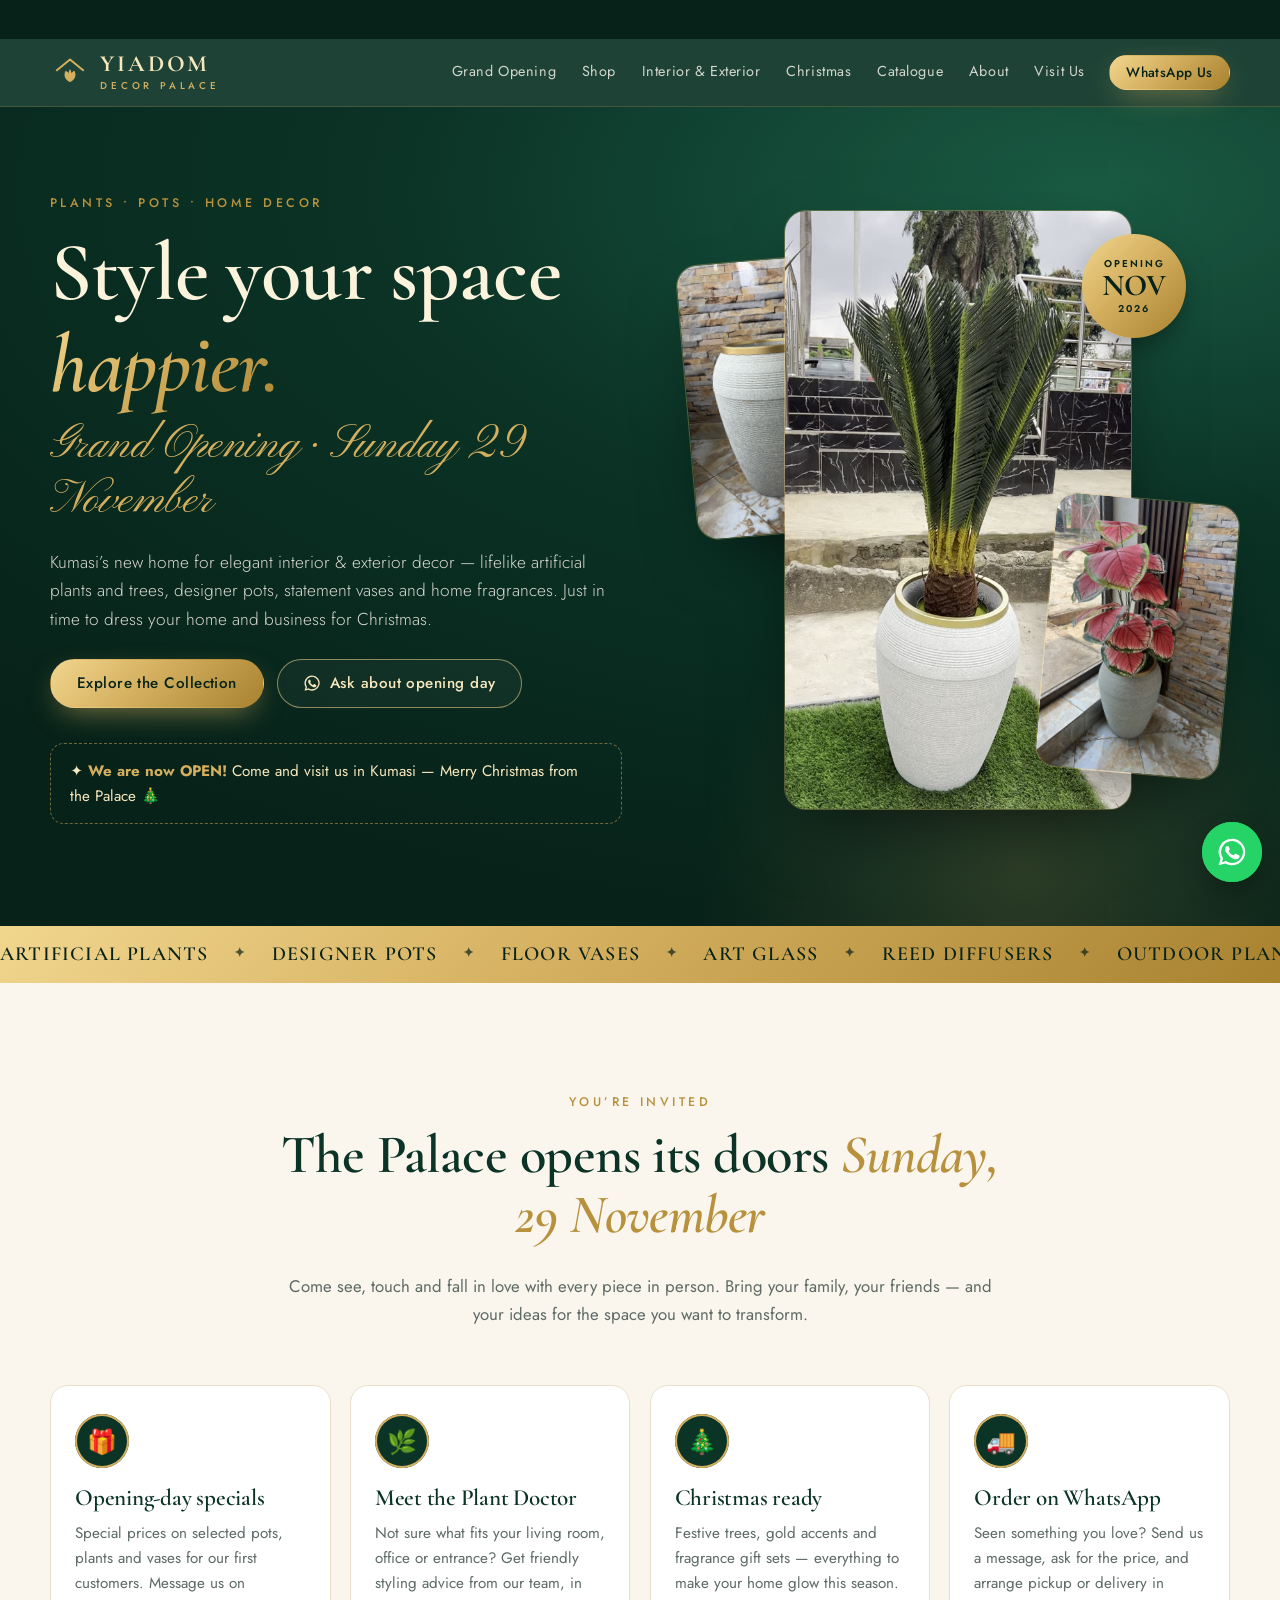
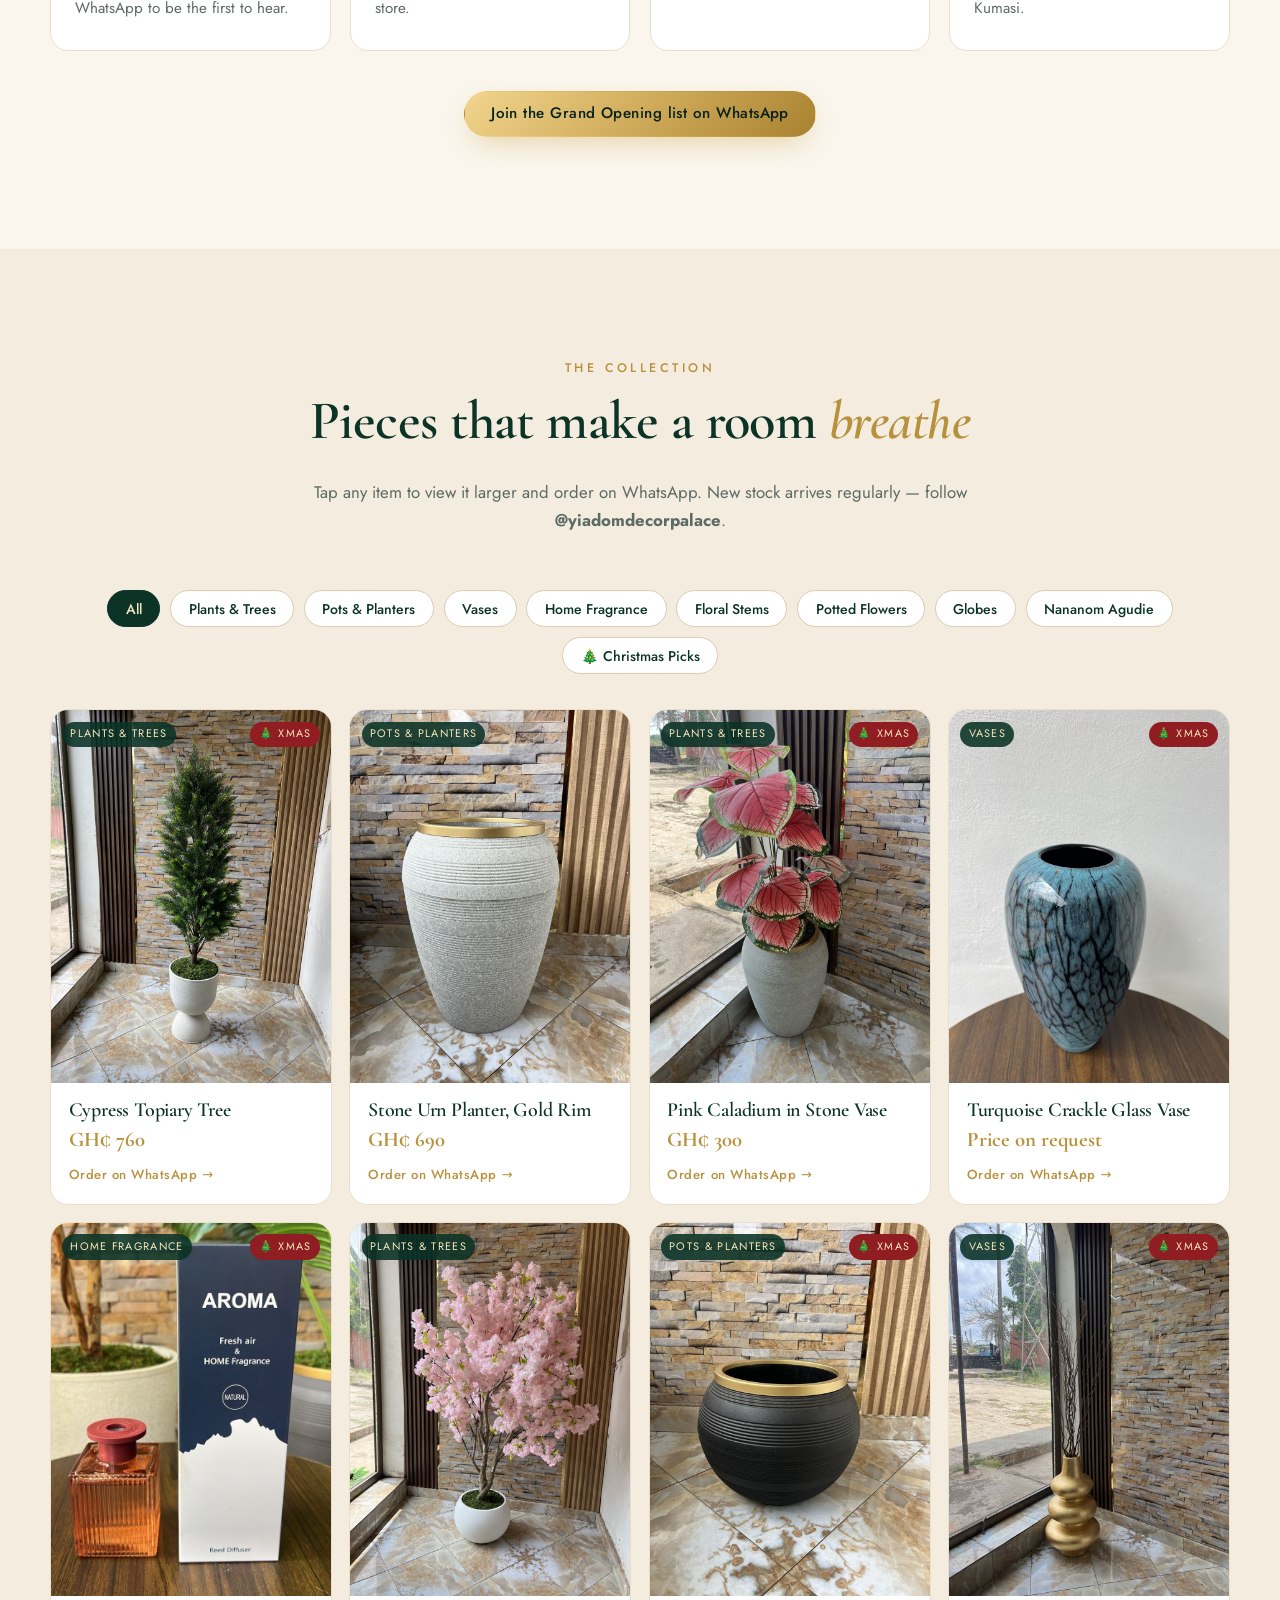
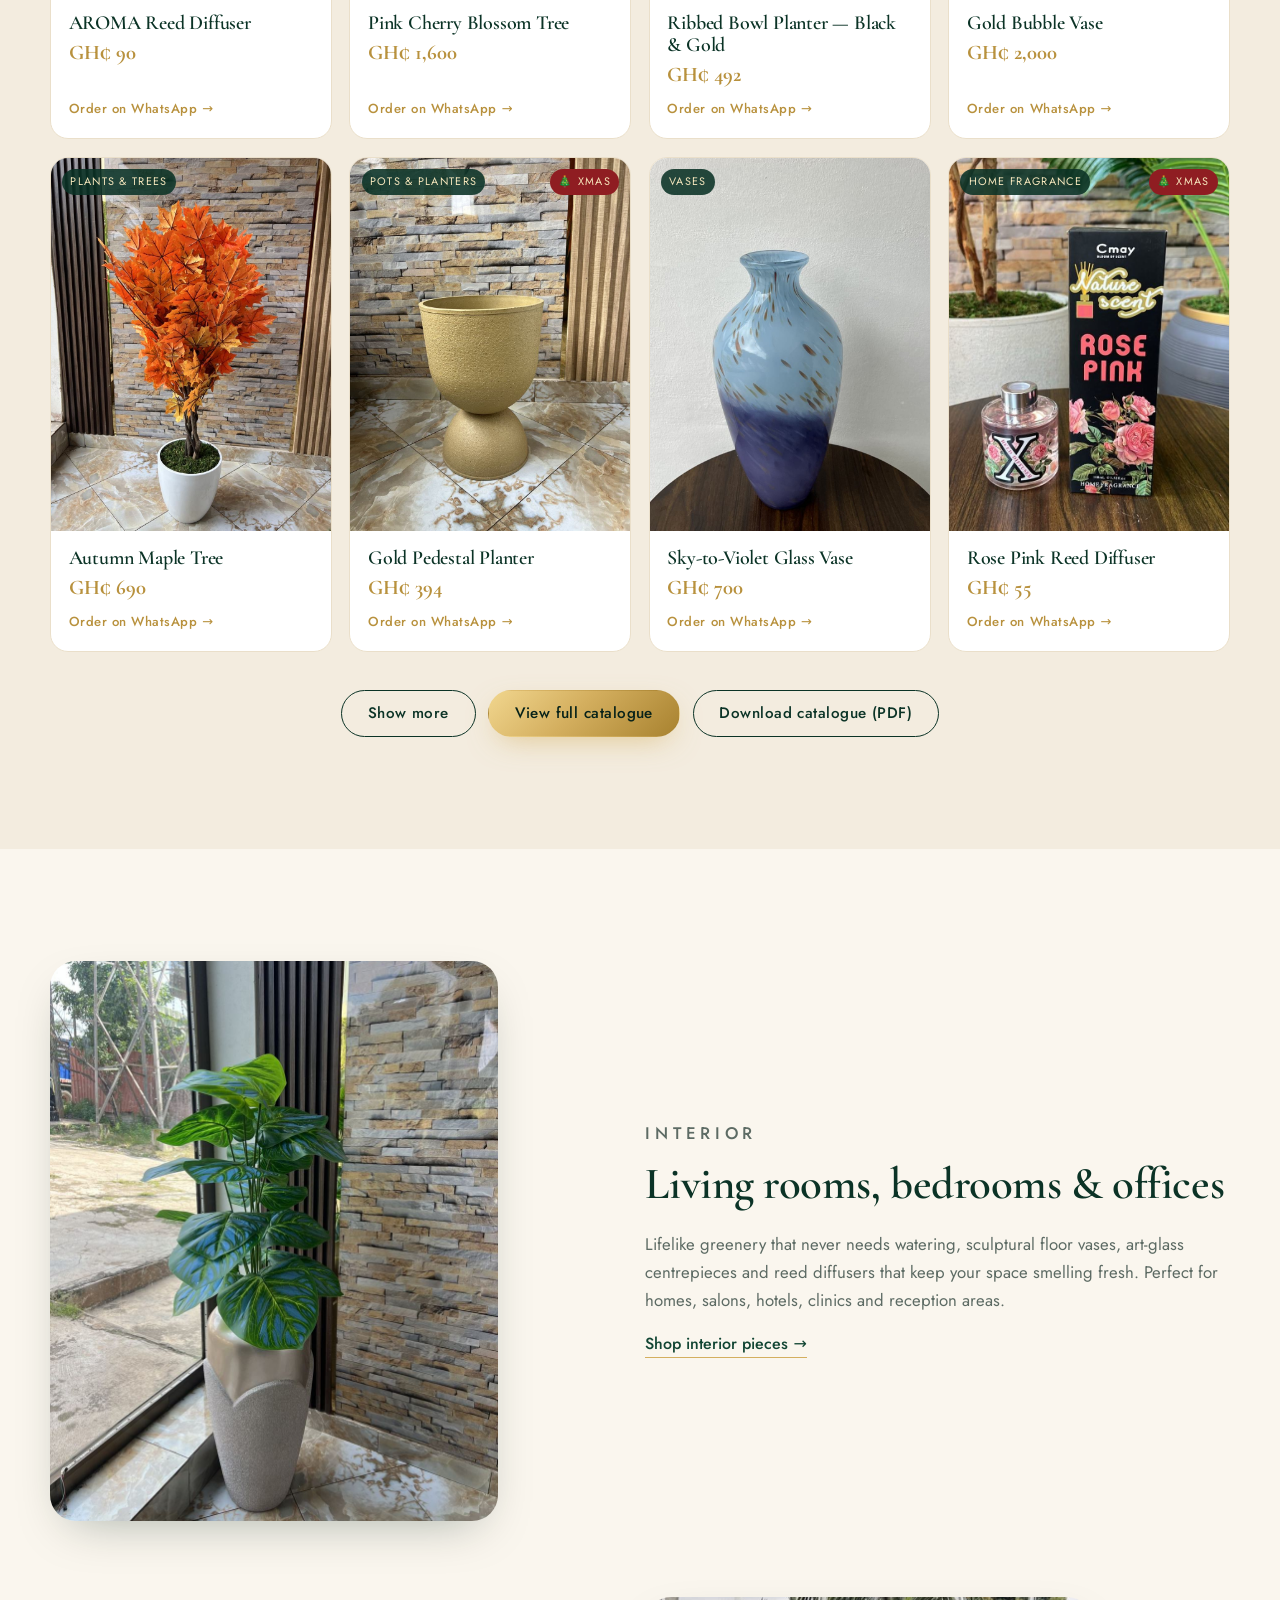
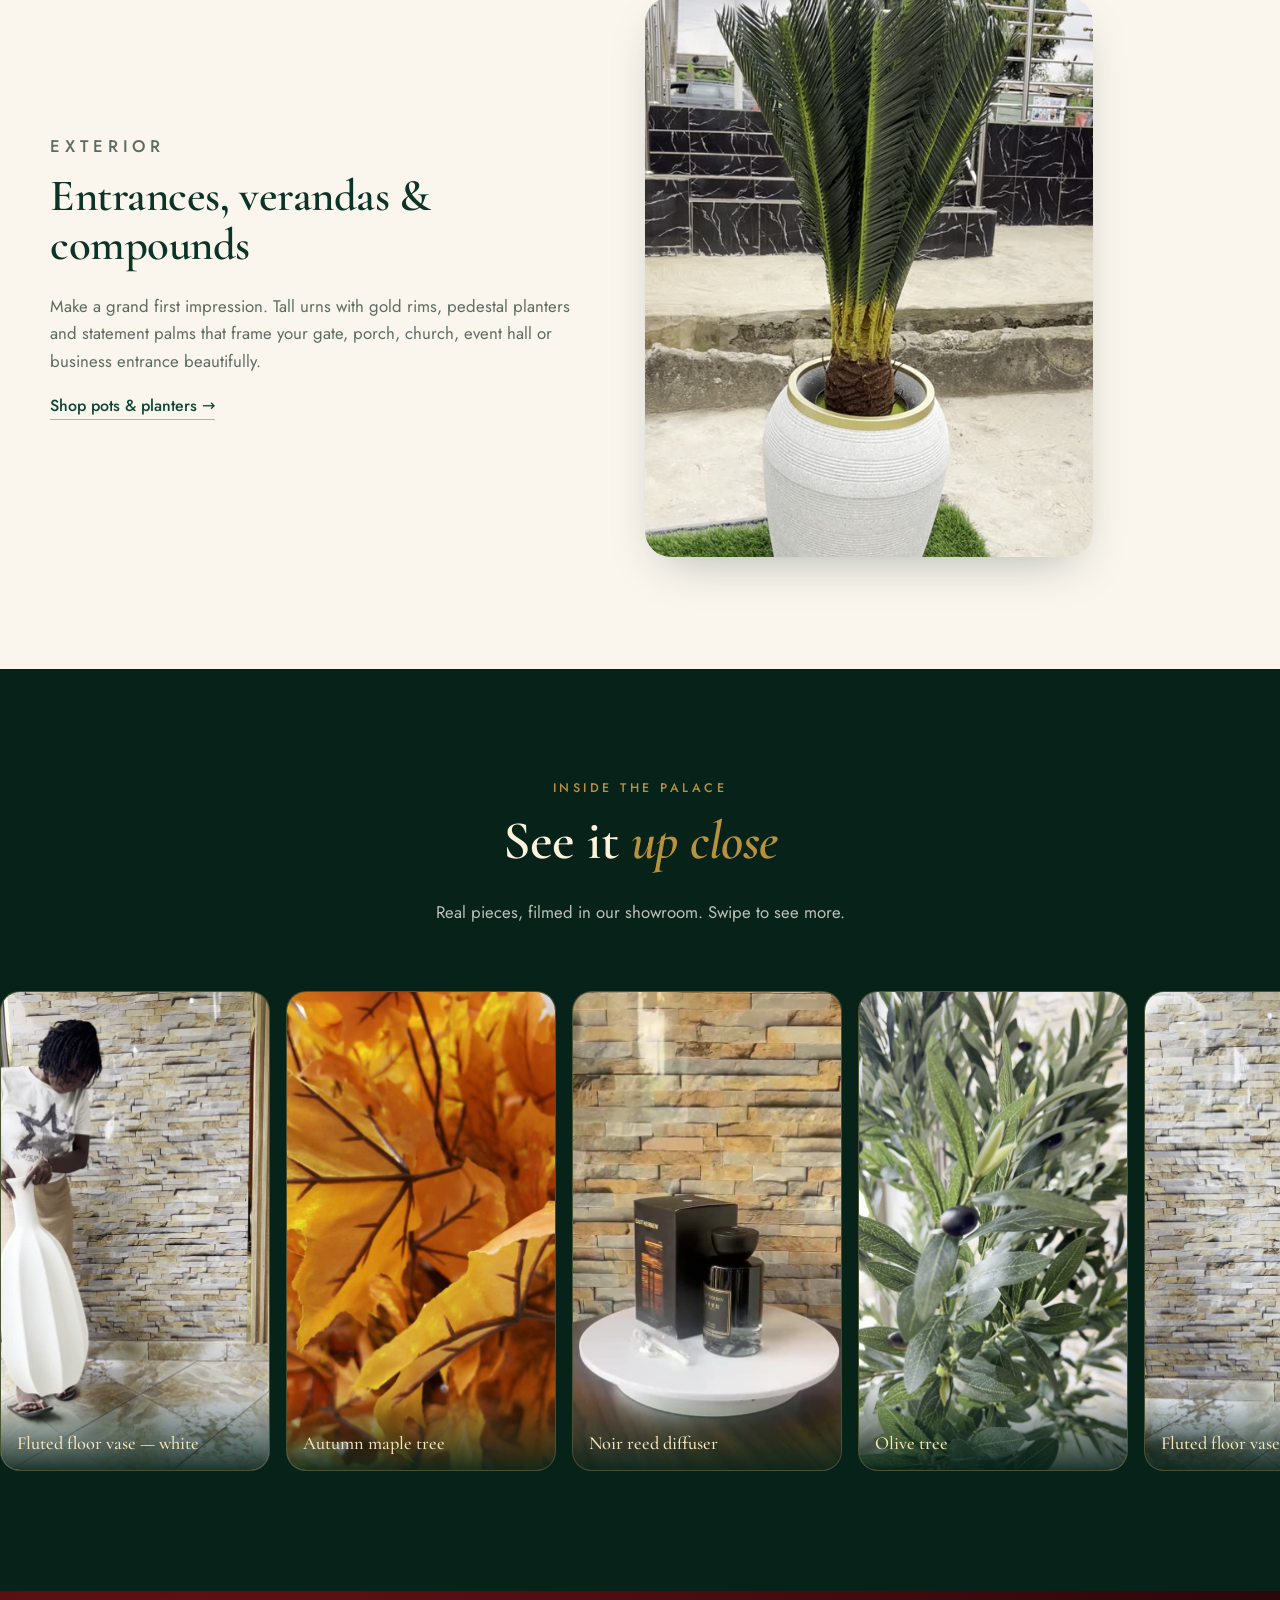
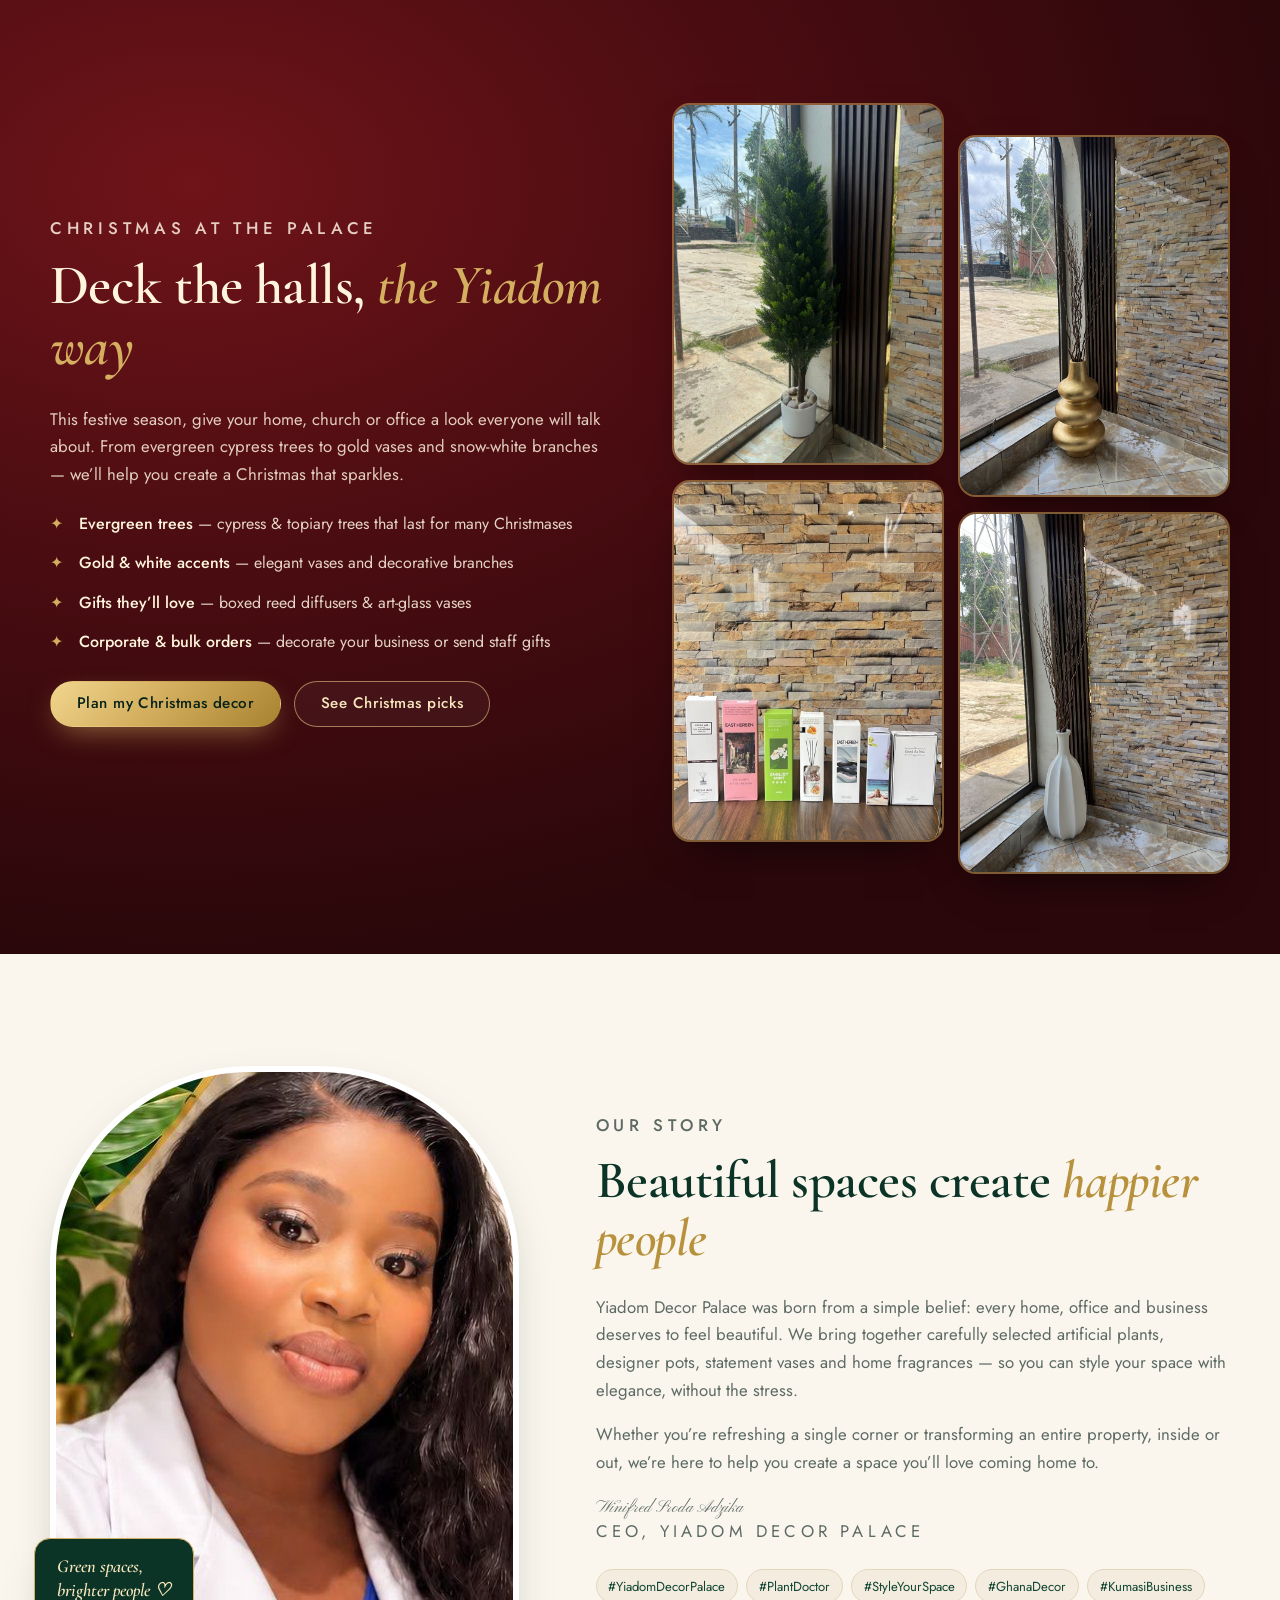
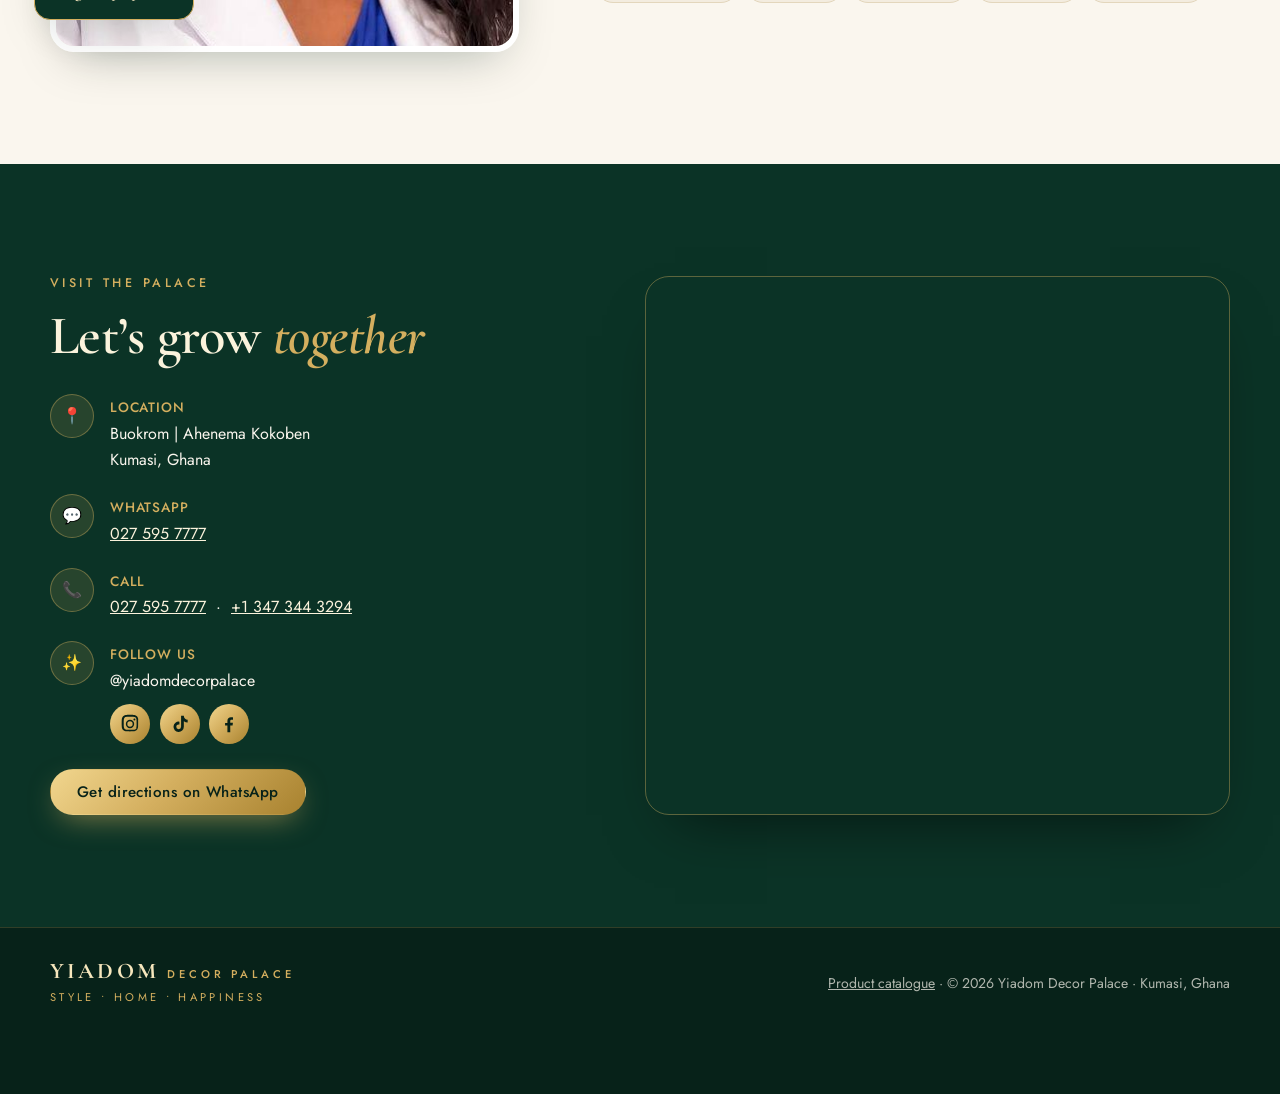
==== commit 8265713f: "Add Nananom Agudie range (YDPR-001-015) and its category Co-Authored-By: Claude Opus 5.5 <noreply@an" ====
--- a/index.html
+++ b/index.html
@@ -151,6 +151,7 @@
           <button class="chip" data-filter="floral" role="tab" aria-selected="false">Floral Stems</button>
           <button class="chip" data-filter="potted" role="tab" aria-selected="false">Potted Flowers</button>
           <button class="chip" data-filter="globes" role="tab" aria-selected="false">Globes</button>
+          <button class="chip" data-filter="nananom" role="tab" aria-selected="false">Nananom Agudie</button>
           <button class="chip" data-filter="christmas" role="tab" aria-selected="false">🎄 Christmas Picks</button>
         </div>
         <div class="grid" id="productGrid"></div>
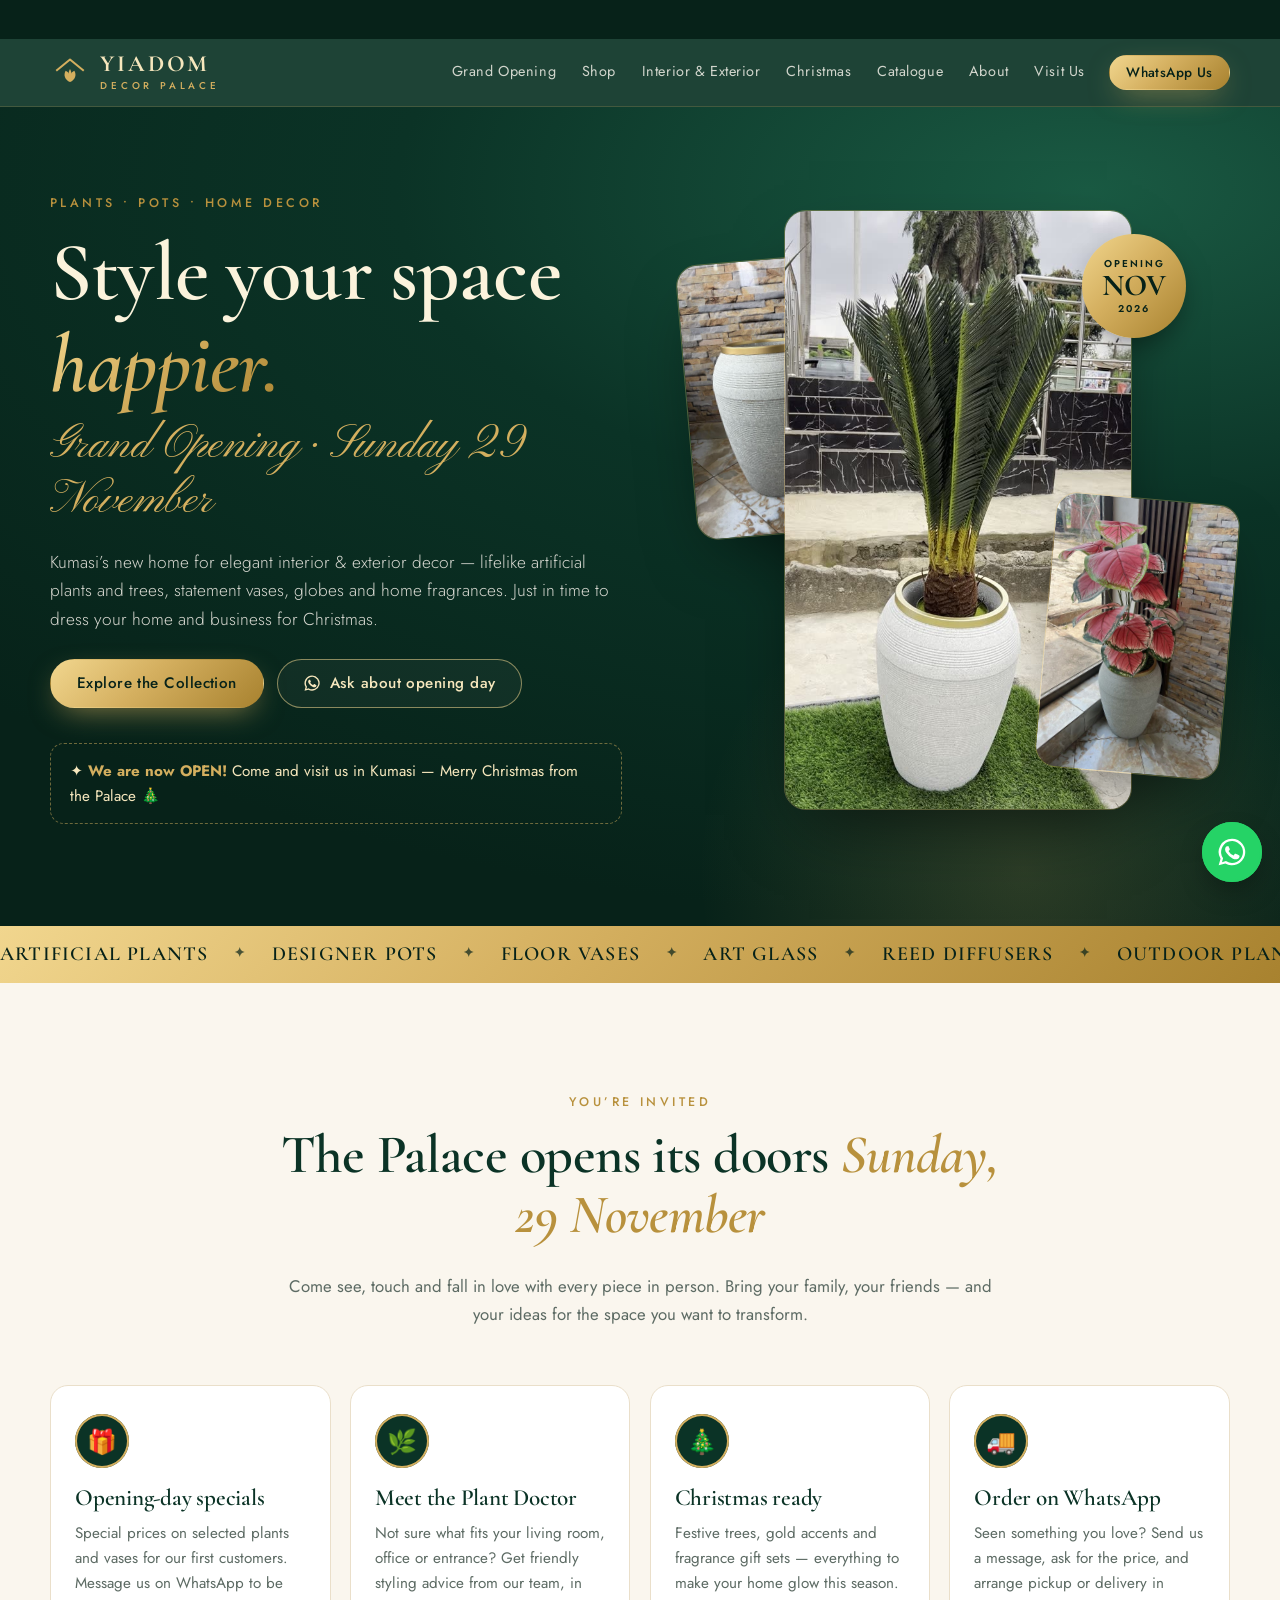
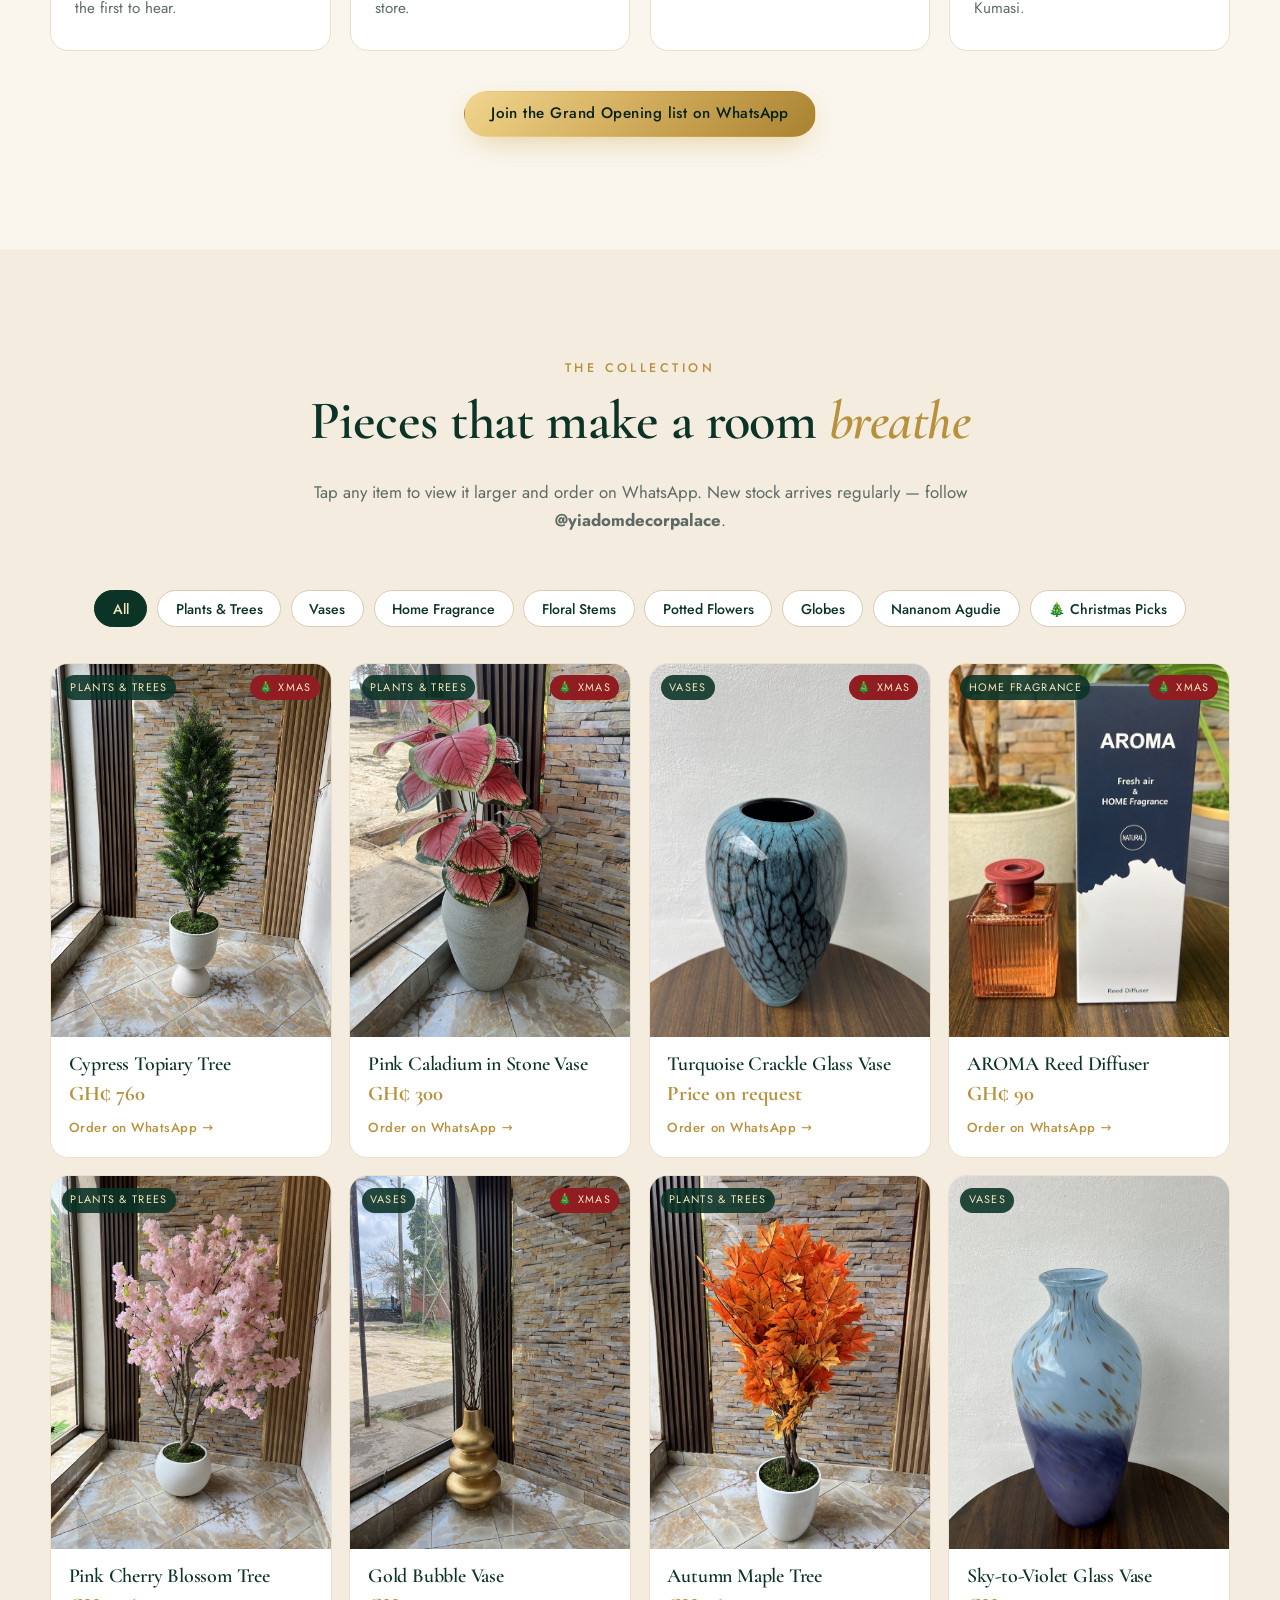
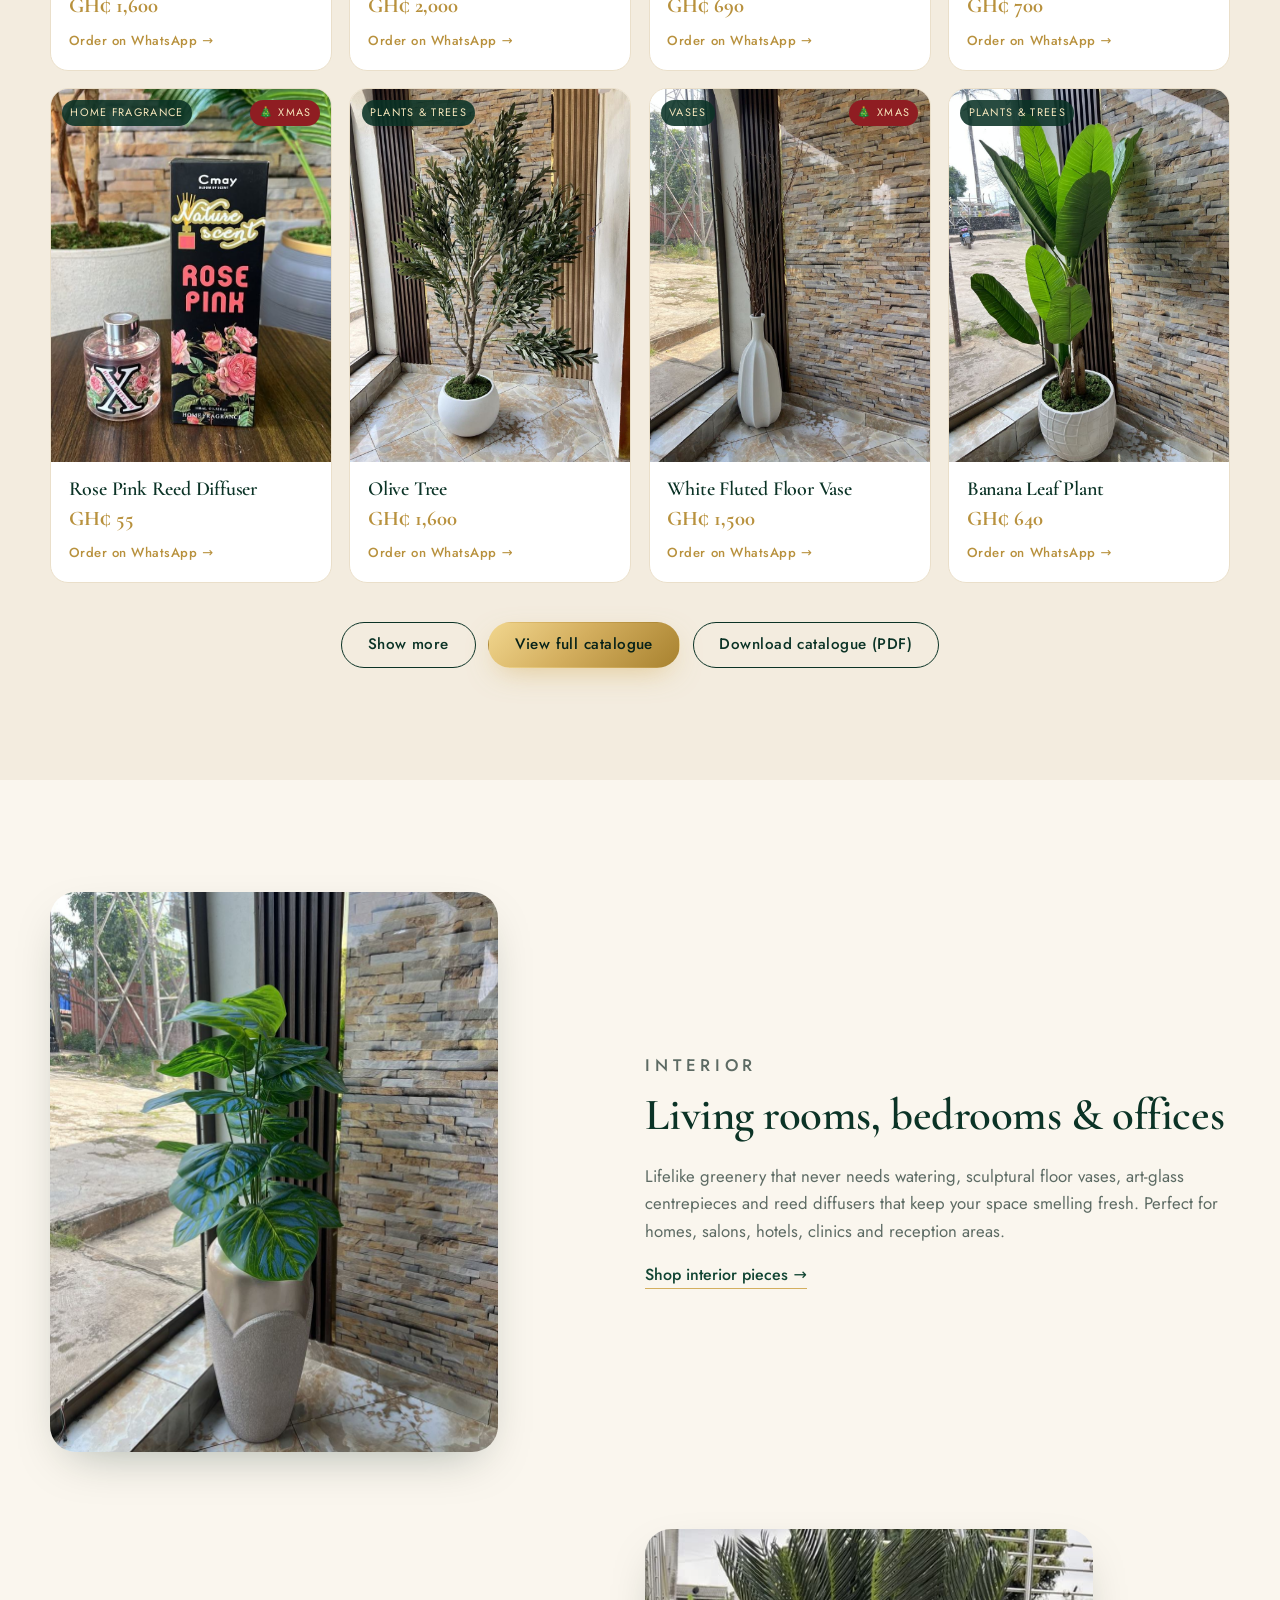
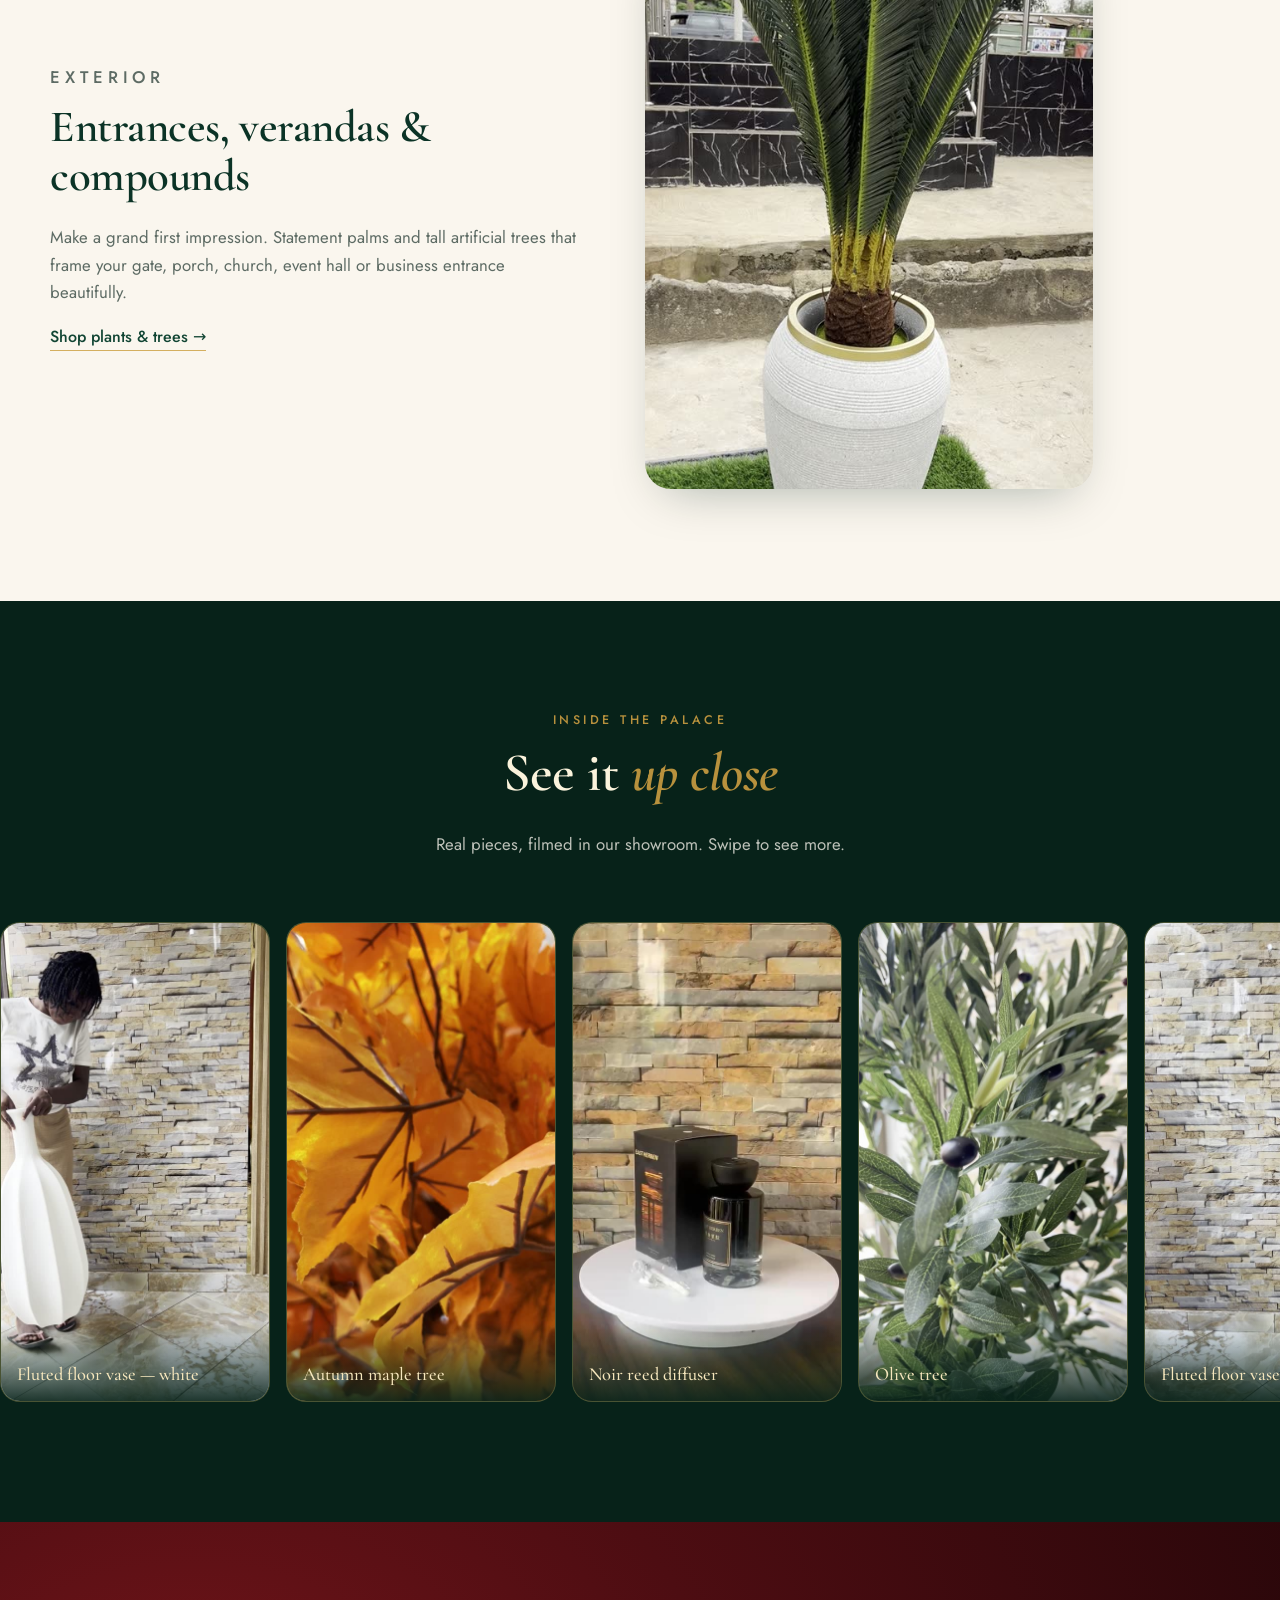
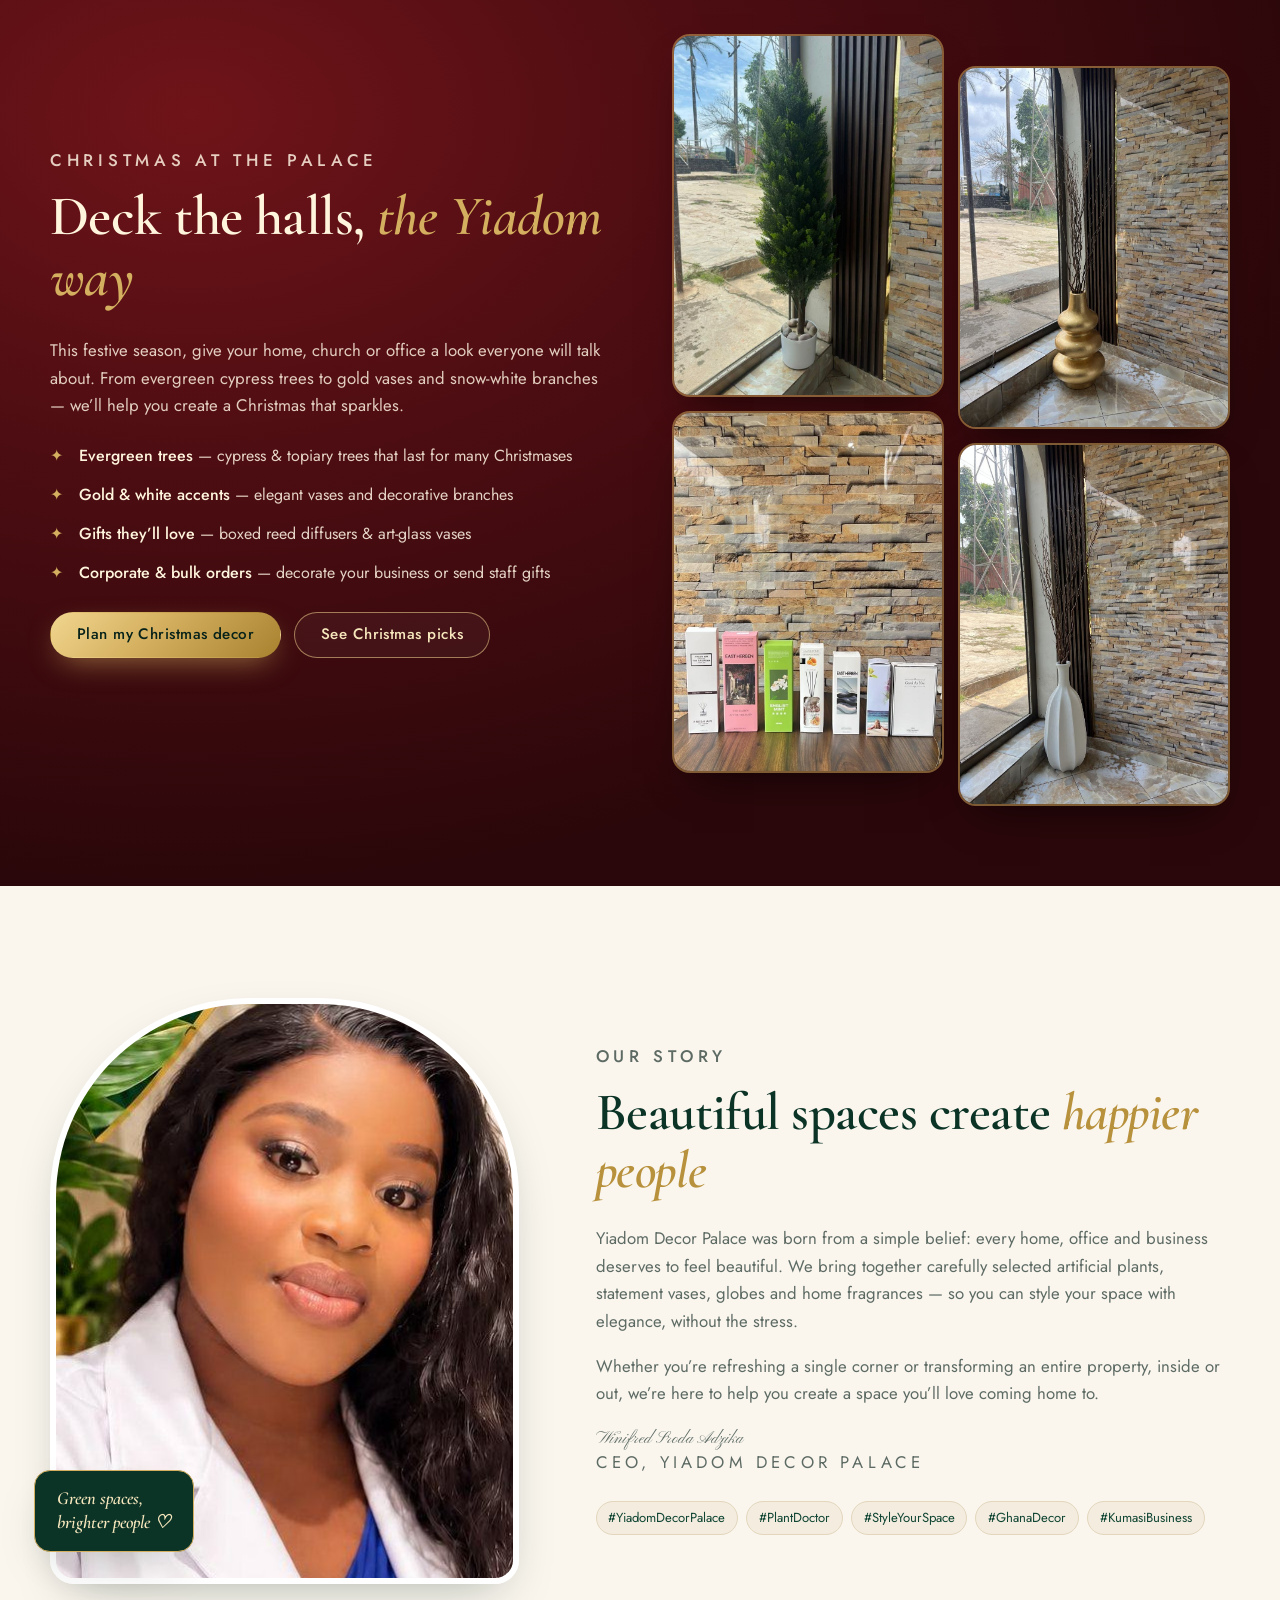
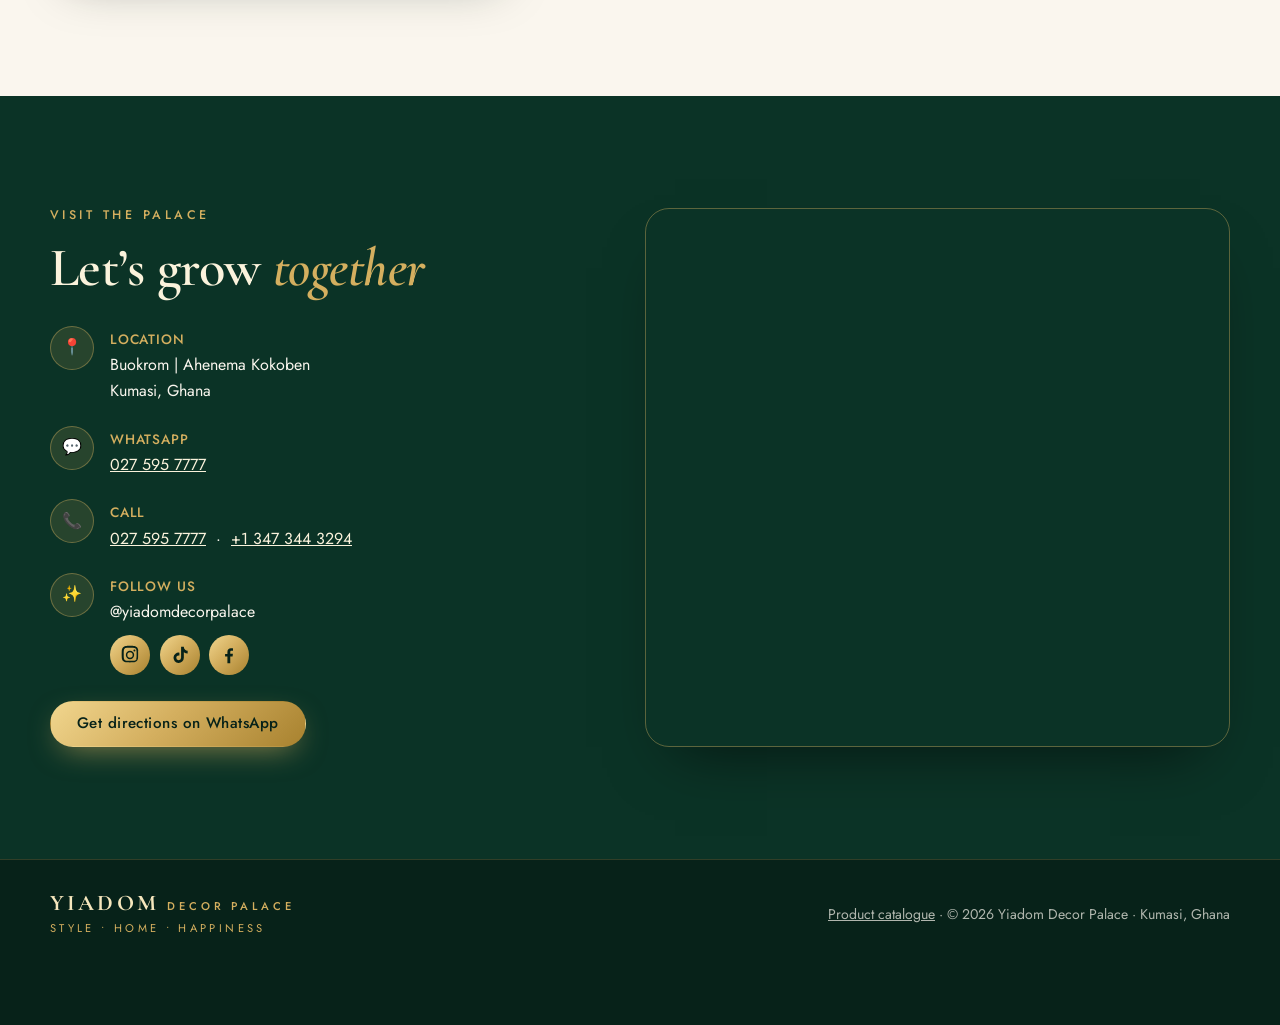
==== commit adb7f6a8: "Hide all pots and planters (13 items) and remove the Pots & Planters filter Co-Authored-By: Claude O" ====
--- a/index.html
+++ b/index.html
@@ -4,7 +4,7 @@
   <meta charset="utf-8">
   <meta name="viewport" content="width=device-width, initial-scale=1">
   <title>Yiadom Decor Palace | Plants, Pots & Home Decor in Kumasi, Ghana</title>
-  <meta name="description" content="Yiadom Decor Palace — interior & exterior decor in Kumasi, Ghana. Artificial plants & trees, designer pots, vases and home fragrance. Grand Opening this November. Christmas decor now in store.">
+  <meta name="description" content="Yiadom Decor Palace — interior & exterior decor in Kumasi, Ghana. Artificial plants & trees, vases, globes and home fragrance. Grand Opening this November. Christmas decor now in store.">
   <meta name="theme-color" content="#0b3326">
   <meta property="og:title" content="Yiadom Decor Palace — Grand Opening this November">
   <meta property="og:description" content="Plants • Pots • Home Decor in Kumasi, Ghana. Style your space happier — and get ready for Christmas.">
@@ -68,7 +68,7 @@
           <p class="eyebrow">Plants • Pots • Home Decor</p>
           <h1>Style your space <em>happier.</em></h1>
           <p class="script">Grand Opening · Sunday 29 November</p>
-          <p class="lead">Kumasi’s new home for elegant interior &amp; exterior decor — lifelike artificial plants and trees, designer pots, statement vases and home fragrances. Just in time to dress your home and business for Christmas.</p>
+          <p class="lead">Kumasi’s new home for elegant interior &amp; exterior decor — lifelike artificial plants and trees, statement vases, globes and home fragrances. Just in time to dress your home and business for Christmas.</p>
           <div class="hero__actions">
             <a class="btn btn--gold" href="#shop">Explore the Collection</a>
             <a class="btn btn--ghost" href="https://wa.me/233275957777?text=Hello!%20Please%20tell%20me%20about%20the%20Grand%20Opening." target="_blank" rel="noopener">
@@ -110,7 +110,7 @@
           <article class="perk reveal">
             <div class="perk__icon">🎁</div>
             <h3>Opening-day specials</h3>
-            <p>Special prices on selected pots, plants and vases for our first customers. Message us on WhatsApp to be the first to hear.</p>
+            <p>Special prices on selected plants and vases for our first customers. Message us on WhatsApp to be the first to hear.</p>
           </article>
           <article class="perk reveal">
             <div class="perk__icon">🌿</div>
@@ -145,7 +145,6 @@
         <div class="filters reveal" role="tablist" id="filters">
           <button class="chip is-active" data-filter="all" role="tab" aria-selected="true">All</button>
           <button class="chip" data-filter="plants" role="tab" aria-selected="false">Plants &amp; Trees</button>
-          <button class="chip" data-filter="pots" role="tab" aria-selected="false">Pots &amp; Planters</button>
           <button class="chip" data-filter="vases" role="tab" aria-selected="false">Vases</button>
           <button class="chip" data-filter="fragrance" role="tab" aria-selected="false">Home Fragrance</button>
           <button class="chip" data-filter="floral" role="tab" aria-selected="false">Floral Stems</button>
@@ -180,8 +179,8 @@
           <div class="space__body">
             <p class="eyebrow">Exterior</p>
             <h3>Entrances, verandas &amp; compounds</h3>
-            <p>Make a grand first impression. Tall urns with gold rims, pedestal planters and statement palms that frame your gate, porch, church, event hall or business entrance beautifully.</p>
-            <a href="#shop" class="link" data-jump="pots">Shop pots &amp; planters →</a>
+            <p>Make a grand first impression. Statement palms and tall artificial trees that frame your gate, porch, church, event hall or business entrance beautifully.</p>
+            <a href="#shop" class="link" data-jump="plants">Shop plants &amp; trees →</a>
           </div>
         </article>
       </div>
@@ -247,7 +246,7 @@
         <div class="about__copy reveal">
           <p class="eyebrow">Our Story</p>
           <h2>Beautiful spaces create <em>happier people</em></h2>
-          <p>Yiadom Decor Palace was born from a simple belief: every home, office and business deserves to feel beautiful. We bring together carefully selected artificial plants, designer pots, statement vases and home fragrances — so you can style your space with elegance, without the stress.</p>
+          <p>Yiadom Decor Palace was born from a simple belief: every home, office and business deserves to feel beautiful. We bring together carefully selected artificial plants, statement vases, globes and home fragrances — so you can style your space with elegance, without the stress.</p>
           <p>Whether you’re refreshing a single corner or transforming an entire property, inside or out, we’re here to help you create a space you’ll love coming home to.</p>
           <p class="signature">Winifred Sroda Adzika</p>
           <p class="signature__role">CEO, Yiadom Decor Palace</p>
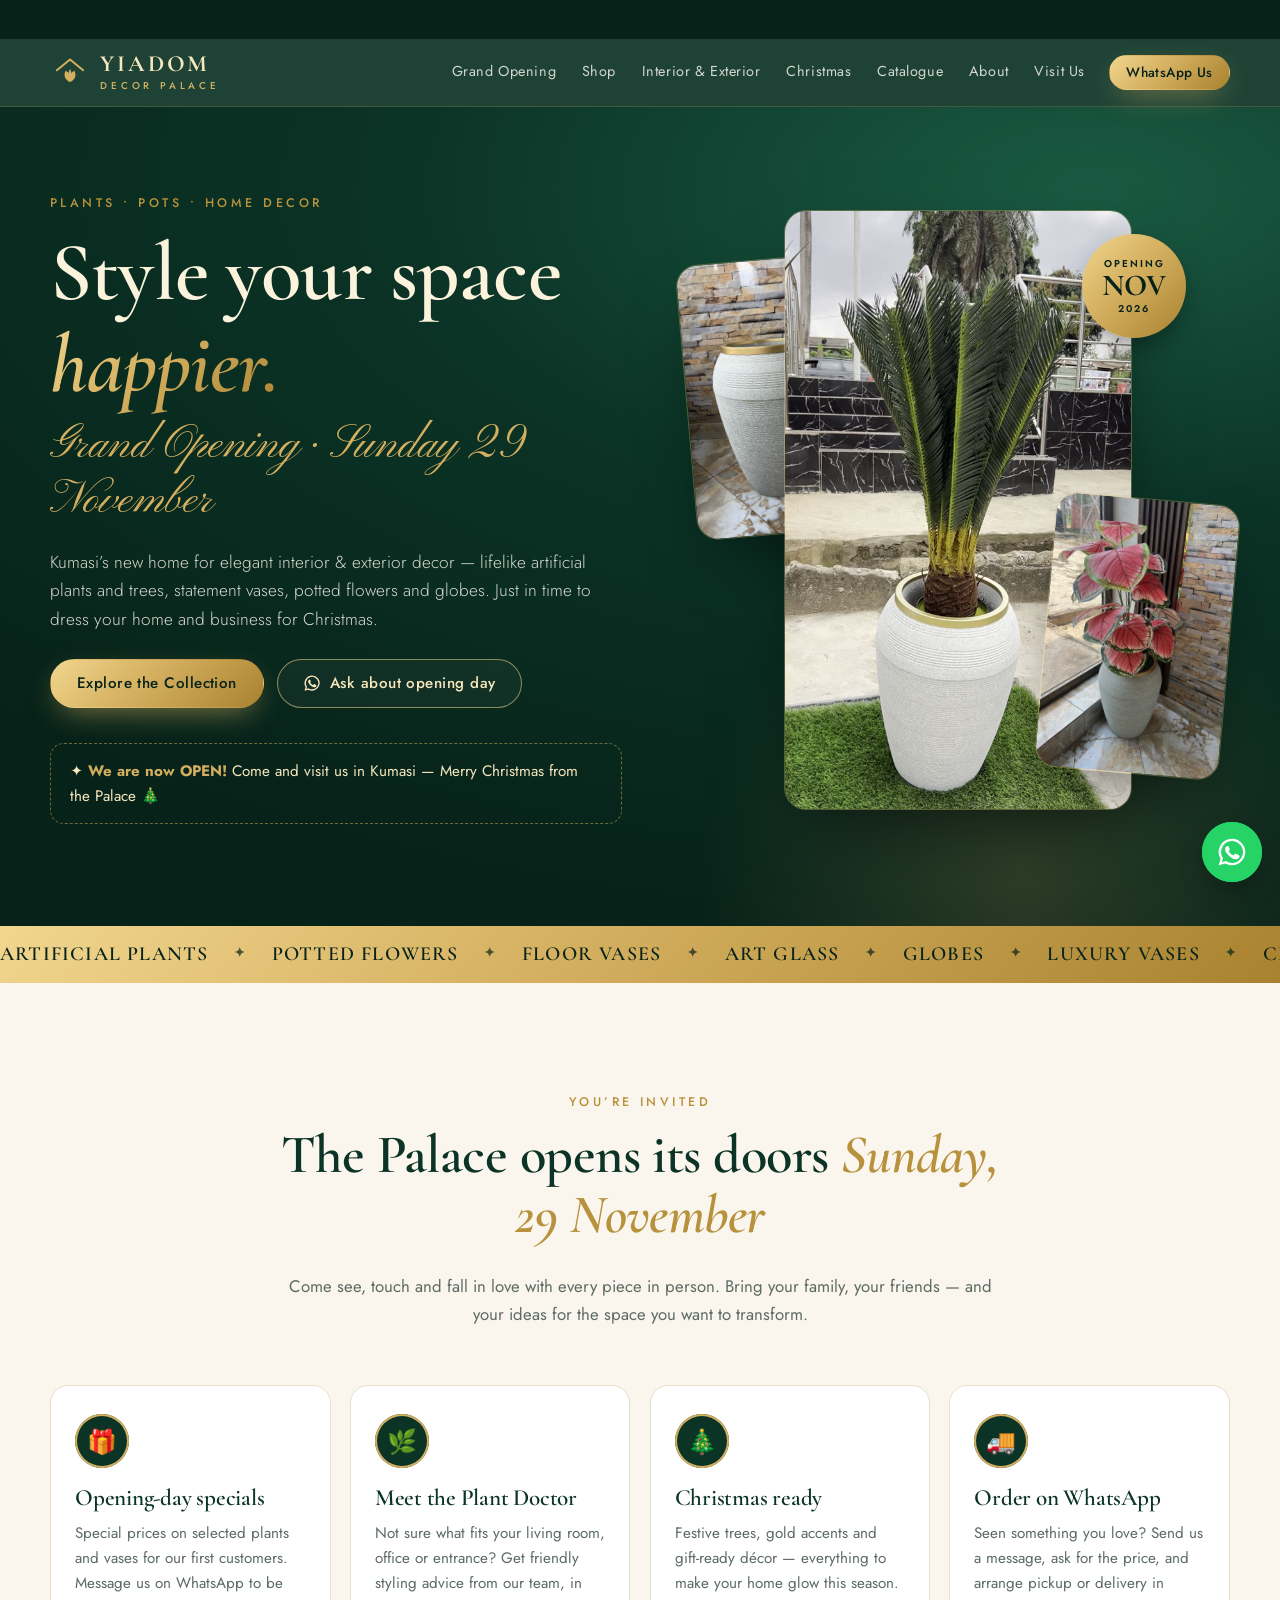
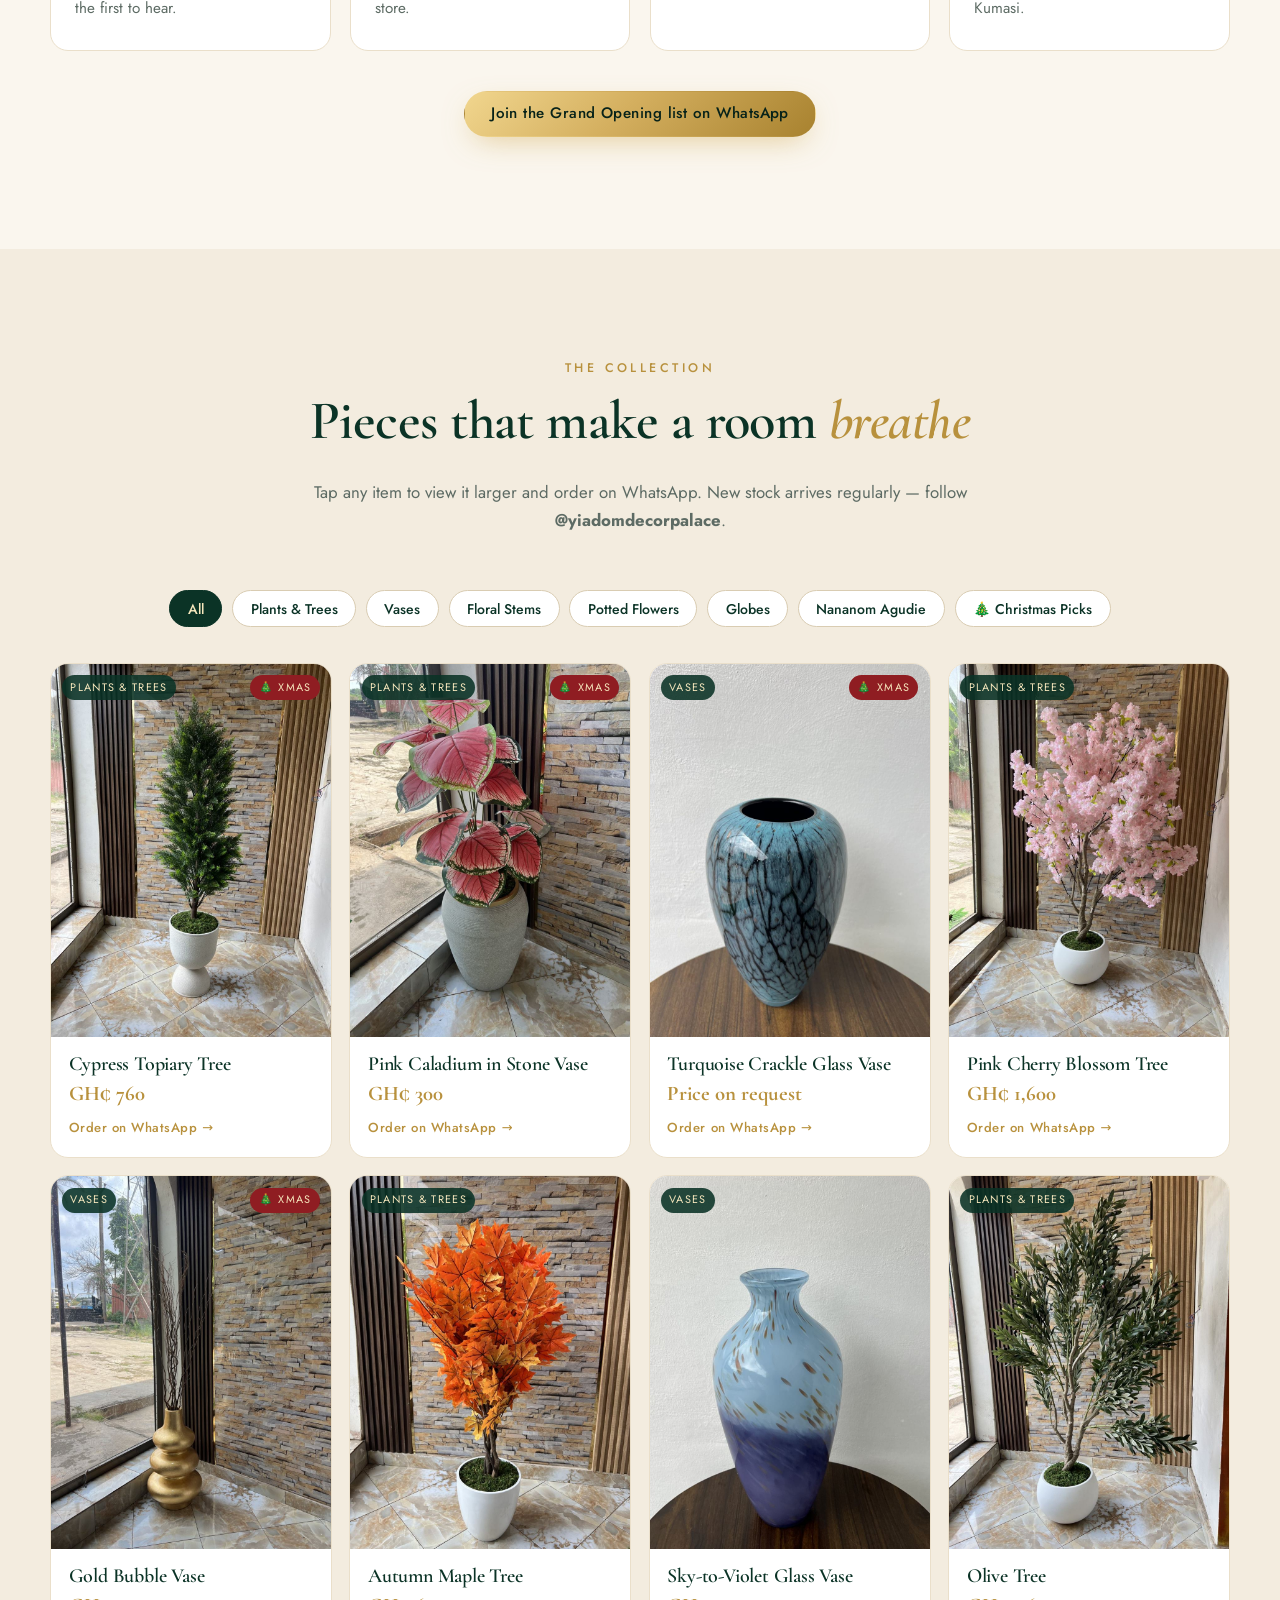
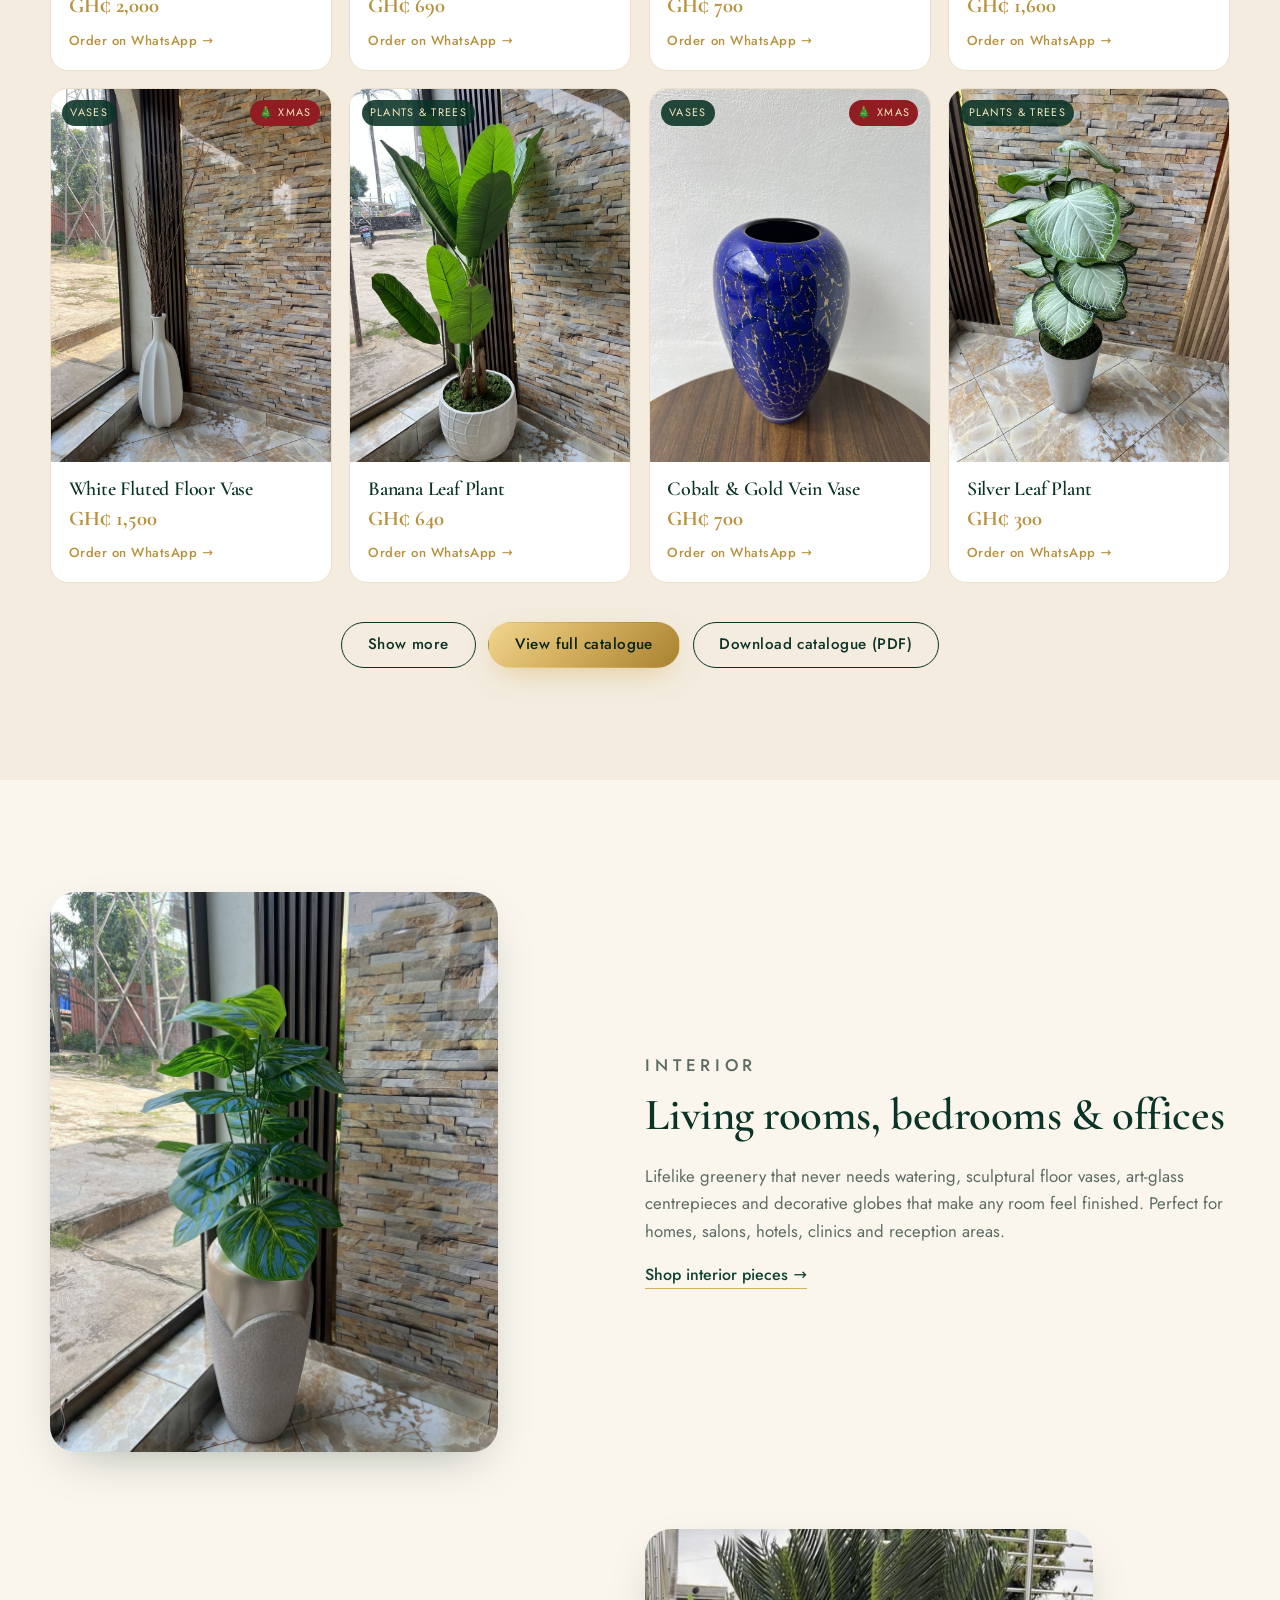
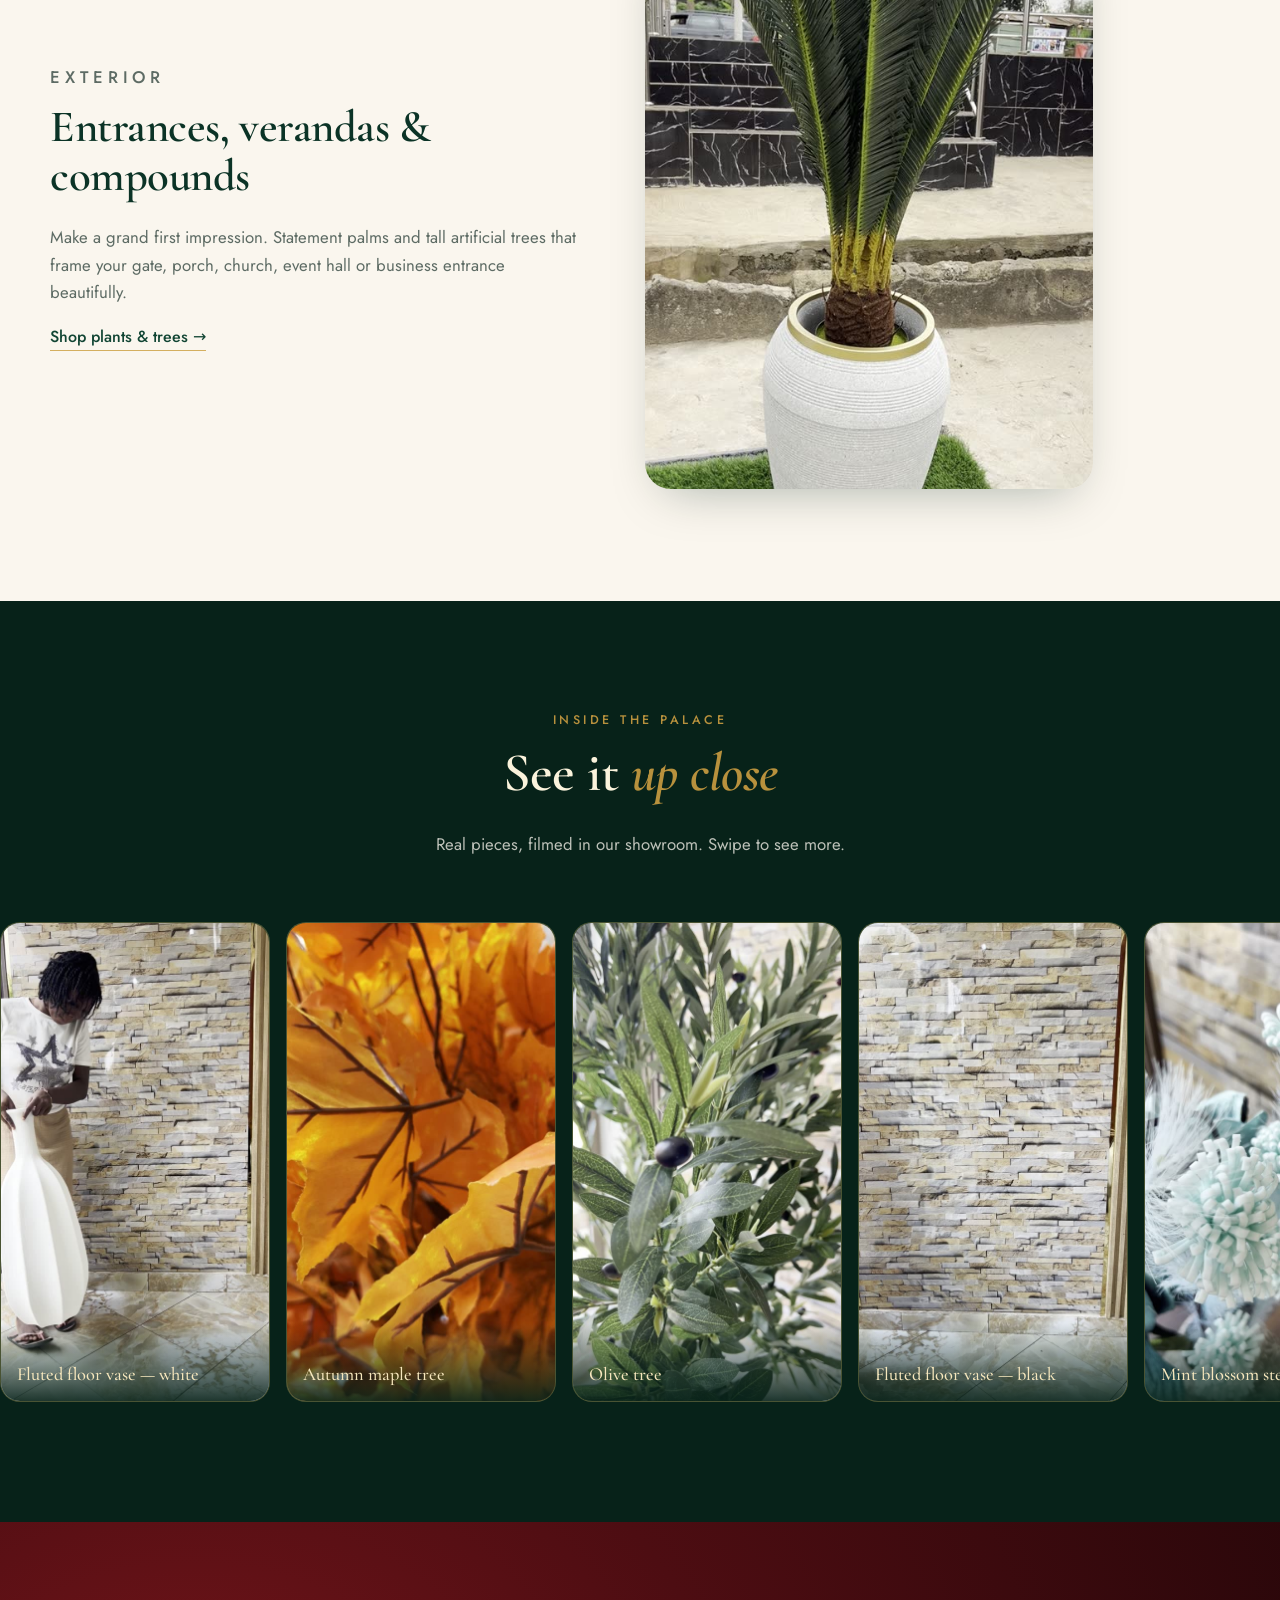
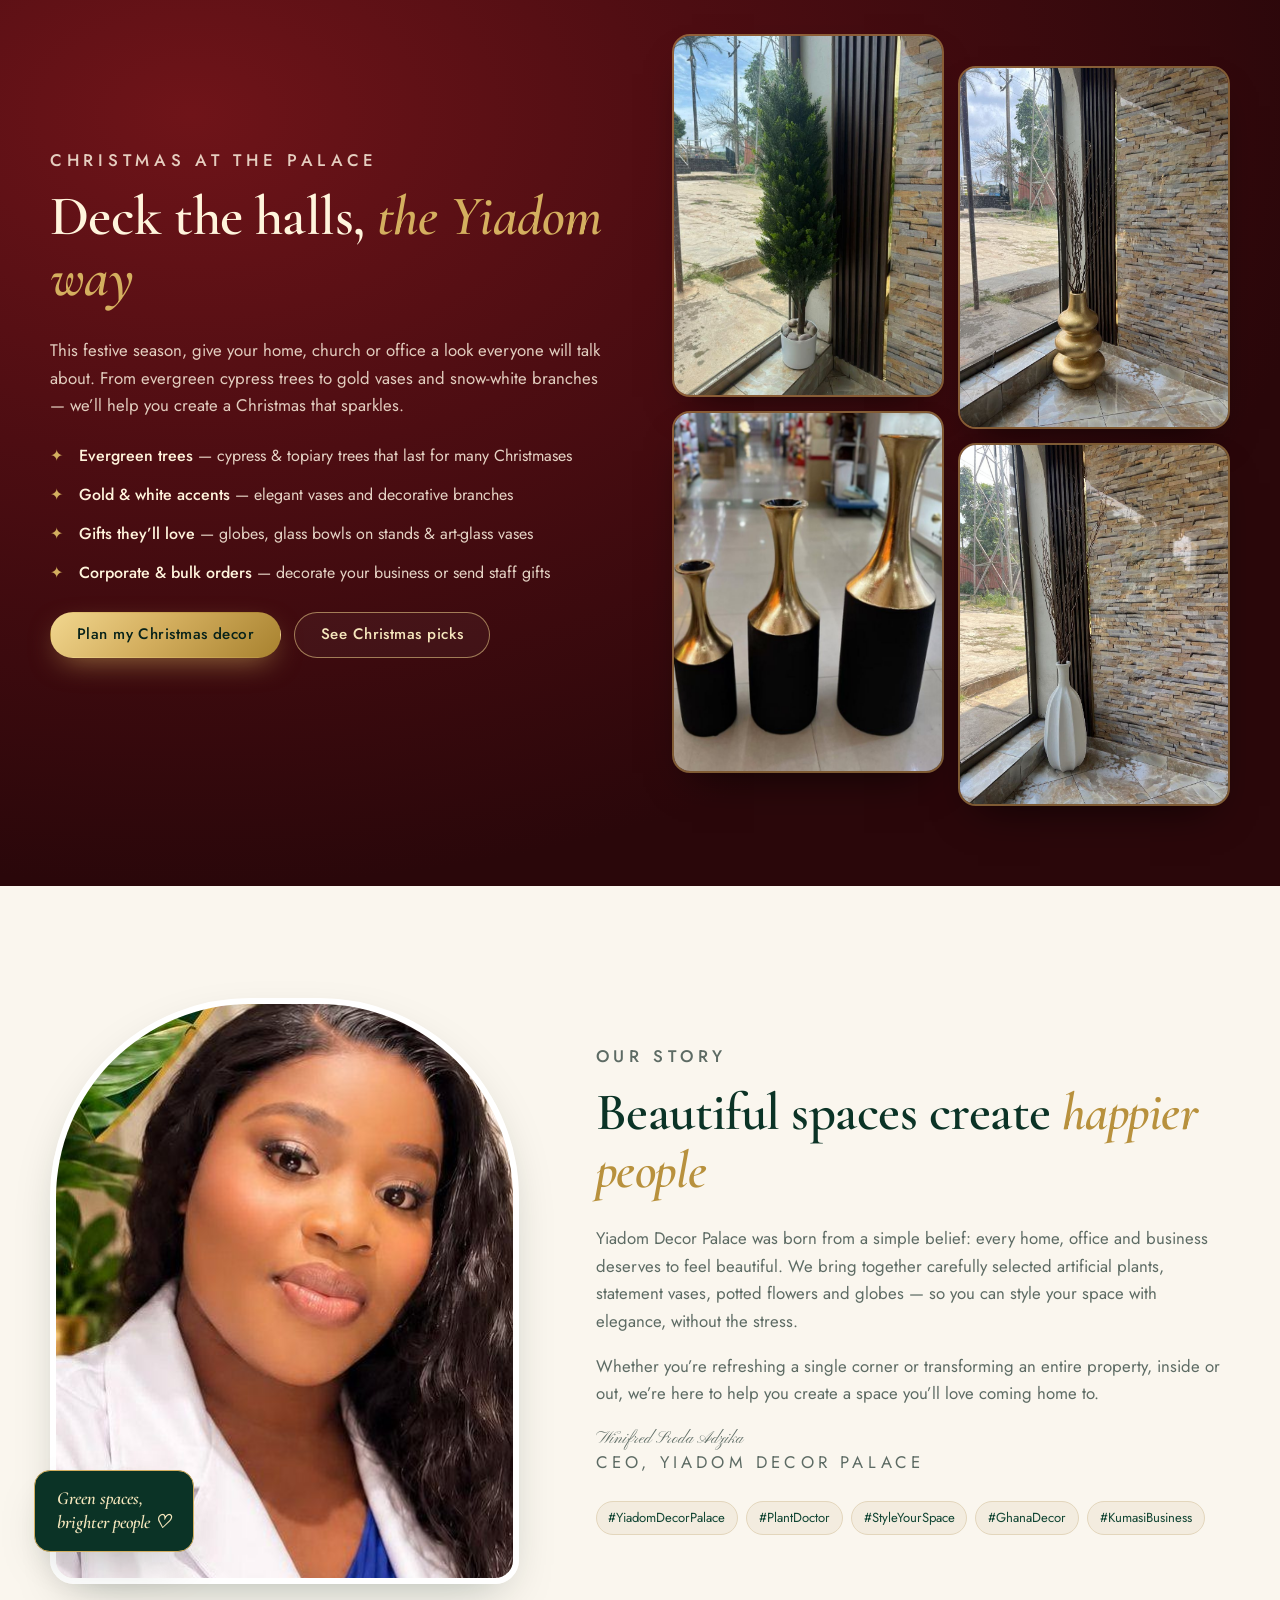
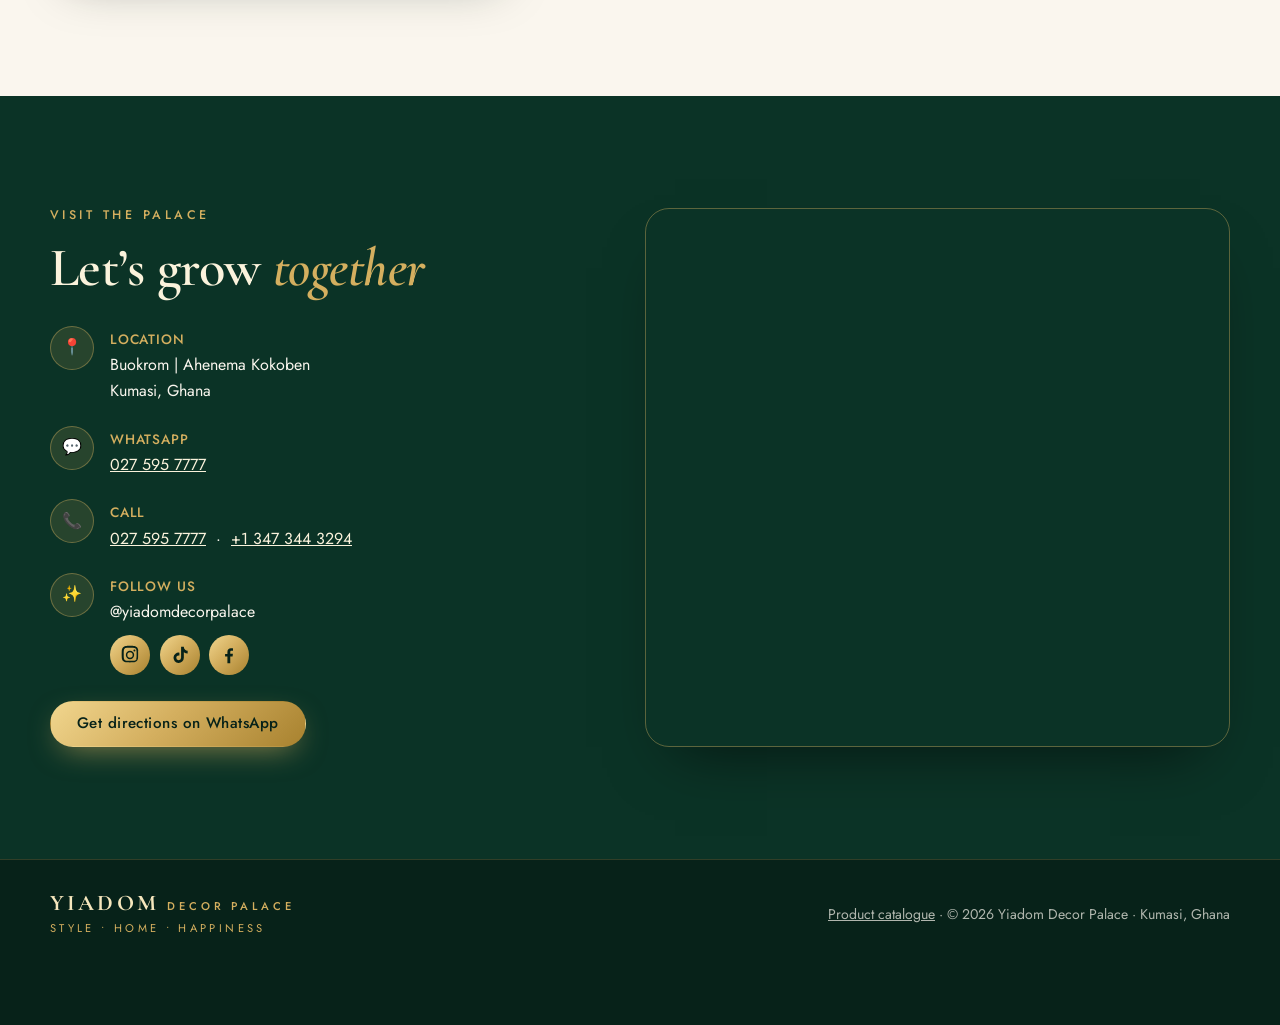
==== commit d2690d8e: "Remove all diffusers (35 items) and the Home Fragrance category Co-Authored-By: Claude Opus 5.5 <nor" ====
--- a/index.html
+++ b/index.html
@@ -4,7 +4,7 @@
   <meta charset="utf-8">
   <meta name="viewport" content="width=device-width, initial-scale=1">
   <title>Yiadom Decor Palace | Plants, Pots & Home Decor in Kumasi, Ghana</title>
-  <meta name="description" content="Yiadom Decor Palace — interior & exterior decor in Kumasi, Ghana. Artificial plants & trees, vases, globes and home fragrance. Grand Opening this November. Christmas decor now in store.">
+  <meta name="description" content="Yiadom Decor Palace — interior & exterior decor in Kumasi, Ghana. Artificial plants & trees, vases, potted flowers and globes. Grand Opening this November. Christmas decor now in store.">
   <meta name="theme-color" content="#0b3326">
   <meta property="og:title" content="Yiadom Decor Palace — Grand Opening this November">
   <meta property="og:description" content="Plants • Pots • Home Decor in Kumasi, Ghana. Style your space happier — and get ready for Christmas.">
@@ -68,7 +68,7 @@
           <p class="eyebrow">Plants • Pots • Home Decor</p>
           <h1>Style your space <em>happier.</em></h1>
           <p class="script">Grand Opening · Sunday 29 November</p>
-          <p class="lead">Kumasi’s new home for elegant interior &amp; exterior decor — lifelike artificial plants and trees, statement vases, globes and home fragrances. Just in time to dress your home and business for Christmas.</p>
+          <p class="lead">Kumasi’s new home for elegant interior &amp; exterior decor — lifelike artificial plants and trees, statement vases, potted flowers and globes. Just in time to dress your home and business for Christmas.</p>
           <div class="hero__actions">
             <a class="btn btn--gold" href="#shop">Explore the Collection</a>
             <a class="btn btn--ghost" href="https://wa.me/233275957777?text=Hello!%20Please%20tell%20me%20about%20the%20Grand%20Opening." target="_blank" rel="noopener">
@@ -93,8 +93,8 @@
     <!-- Marquee -->
     <div class="marquee" aria-hidden="true">
       <div class="marquee__track">
-        <span>Artificial Plants</span><i>✦</i><span>Designer Pots</span><i>✦</i><span>Floor Vases</span><i>✦</i><span>Art Glass</span><i>✦</i><span>Reed Diffusers</span><i>✦</i><span>Outdoor Planters</span><i>✦</i><span>Christmas Trees</span><i>✦</i>
-        <span>Artificial Plants</span><i>✦</i><span>Designer Pots</span><i>✦</i><span>Floor Vases</span><i>✦</i><span>Art Glass</span><i>✦</i><span>Reed Diffusers</span><i>✦</i><span>Outdoor Planters</span><i>✦</i><span>Christmas Trees</span><i>✦</i>
+        <span>Artificial Plants</span><i>✦</i><span>Potted Flowers</span><i>✦</i><span>Floor Vases</span><i>✦</i><span>Art Glass</span><i>✦</i><span>Globes</span><i>✦</i><span>Luxury Vases</span><i>✦</i><span>Christmas Trees</span><i>✦</i>
+        <span>Artificial Plants</span><i>✦</i><span>Potted Flowers</span><i>✦</i><span>Floor Vases</span><i>✦</i><span>Art Glass</span><i>✦</i><span>Globes</span><i>✦</i><span>Luxury Vases</span><i>✦</i><span>Christmas Trees</span><i>✦</i>
       </div>
     </div>
 
@@ -120,7 +120,7 @@
           <article class="perk reveal">
             <div class="perk__icon">🎄</div>
             <h3>Christmas ready</h3>
-            <p>Festive trees, gold accents and fragrance gift sets — everything to make your home glow this season.</p>
+            <p>Festive trees, gold accents and gift-ready décor — everything to make your home glow this season.</p>
           </article>
           <article class="perk reveal">
             <div class="perk__icon">🚚</div>
@@ -146,7 +146,6 @@
           <button class="chip is-active" data-filter="all" role="tab" aria-selected="true">All</button>
           <button class="chip" data-filter="plants" role="tab" aria-selected="false">Plants &amp; Trees</button>
           <button class="chip" data-filter="vases" role="tab" aria-selected="false">Vases</button>
-          <button class="chip" data-filter="fragrance" role="tab" aria-selected="false">Home Fragrance</button>
           <button class="chip" data-filter="floral" role="tab" aria-selected="false">Floral Stems</button>
           <button class="chip" data-filter="potted" role="tab" aria-selected="false">Potted Flowers</button>
           <button class="chip" data-filter="globes" role="tab" aria-selected="false">Globes</button>
@@ -170,7 +169,7 @@
           <div class="space__body">
             <p class="eyebrow">Interior</p>
             <h3>Living rooms, bedrooms &amp; offices</h3>
-            <p>Lifelike greenery that never needs watering, sculptural floor vases, art-glass centrepieces and reed diffusers that keep your space smelling fresh. Perfect for homes, salons, hotels, clinics and reception areas.</p>
+            <p>Lifelike greenery that never needs watering, sculptural floor vases, art-glass centrepieces and decorative globes that make any room feel finished. Perfect for homes, salons, hotels, clinics and reception areas.</p>
             <a href="#shop" class="link" data-jump="vases">Shop interior pieces →</a>
           </div>
         </article>
@@ -198,13 +197,10 @@
       <div class="reels__track" id="reels">
         <figure class="reel"><video data-src="videos/white-floor-vase.mp4" poster="videos/white-floor-vase.jpg" muted loop playsinline preload="none"></video><figcaption>Fluted floor vase — white</figcaption></figure>
         <figure class="reel"><video data-src="videos/autumn-maple.mp4" poster="videos/autumn-maple.jpg" muted loop playsinline preload="none"></video><figcaption>Autumn maple tree</figcaption></figure>
-        <figure class="reel"><video data-src="videos/diffuser-noir.mp4" poster="videos/diffuser-noir.jpg" muted loop playsinline preload="none"></video><figcaption>Noir reed diffuser</figcaption></figure>
         <figure class="reel"><video data-src="videos/olive-tree.mp4" poster="videos/olive-tree.jpg" muted loop playsinline preload="none"></video><figcaption>Olive tree</figcaption></figure>
         <figure class="reel"><video data-src="videos/black-floor-vase.mp4" poster="videos/black-floor-vase.jpg" muted loop playsinline preload="none"></video><figcaption>Fluted floor vase — black</figcaption></figure>
         <figure class="reel"><video data-src="videos/mint-blooms.mp4" poster="videos/mint-blooms.jpg" muted loop playsinline preload="none"></video><figcaption>Mint blossom stems</figcaption></figure>
-        <figure class="reel"><video data-src="videos/diffuser-green.mp4" poster="videos/diffuser-green.jpg" muted loop playsinline preload="none"></video><figcaption>Green tea reed diffuser</figcaption></figure>
         <figure class="reel"><video data-src="videos/golden-branches.mp4" poster="videos/golden-branches.jpg" muted loop playsinline preload="none"></video><figcaption>Golden decorative branches</figcaption></figure>
-        <figure class="reel"><video data-src="videos/diffuser-lavender.mp4" poster="videos/diffuser-lavender.jpg" muted loop playsinline preload="none"></video><figcaption>Lavender diffuser gift bottle</figcaption></figure>
       </div>
     </section>
 
@@ -219,7 +215,7 @@
           <ul class="xmas__list">
             <li><strong>Evergreen trees</strong> — cypress &amp; topiary trees that last for many Christmases</li>
             <li><strong>Gold &amp; white accents</strong> — elegant vases and decorative branches</li>
-            <li><strong>Gifts they’ll love</strong> — boxed reed diffusers &amp; art-glass vases</li>
+            <li><strong>Gifts they’ll love</strong> — globes, glass bowls on stands &amp; art-glass vases</li>
             <li><strong>Corporate &amp; bulk orders</strong> — decorate your business or send staff gifts</li>
           </ul>
           <div class="hero__actions">
@@ -230,7 +226,7 @@
         <div class="xmas__collage reveal">
           <img src="images/photo-2026-10-22-22-24-32-3.jpg" alt="Tall cypress tree in white pot" loading="lazy">
           <img src="images/img_2016.jpg" alt="Gold bubble vase with branches" loading="lazy">
-          <img src="images/photo-2026-10-22-22-03-24.jpg" alt="Boxed reed diffuser gift sets" loading="lazy">
+          <img src="images/xmas-black-gold-vases.jpg" alt="Black and gold bottle vases" loading="lazy">
           <img src="images/img_2004.jpg" alt="White fluted floor vase with branches" loading="lazy">
         </div>
       </div>
@@ -246,7 +242,7 @@
         <div class="about__copy reveal">
           <p class="eyebrow">Our Story</p>
           <h2>Beautiful spaces create <em>happier people</em></h2>
-          <p>Yiadom Decor Palace was born from a simple belief: every home, office and business deserves to feel beautiful. We bring together carefully selected artificial plants, statement vases, globes and home fragrances — so you can style your space with elegance, without the stress.</p>
+          <p>Yiadom Decor Palace was born from a simple belief: every home, office and business deserves to feel beautiful. We bring together carefully selected artificial plants, statement vases, potted flowers and globes — so you can style your space with elegance, without the stress.</p>
           <p>Whether you’re refreshing a single corner or transforming an entire property, inside or out, we’re here to help you create a space you’ll love coming home to.</p>
           <p class="signature">Winifred Sroda Adzika</p>
           <p class="signature__role">CEO, Yiadom Decor Palace</p>
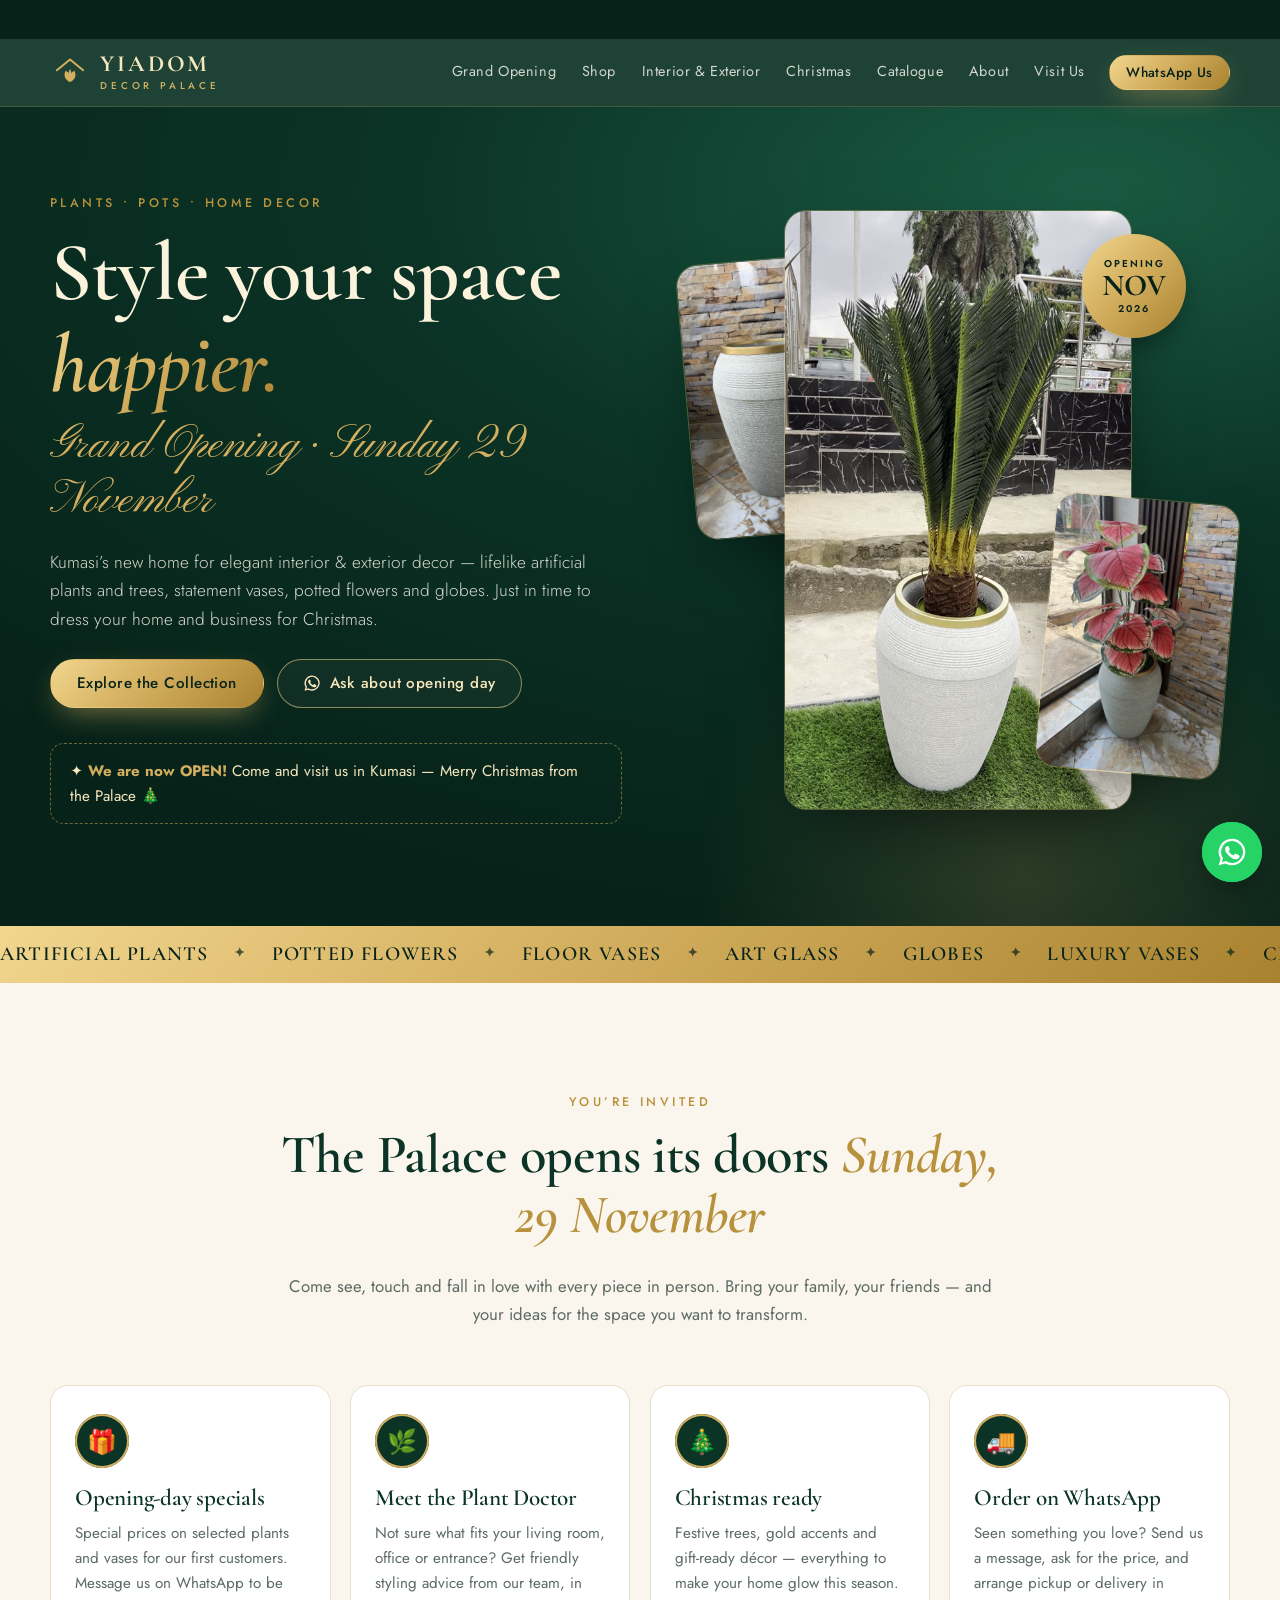
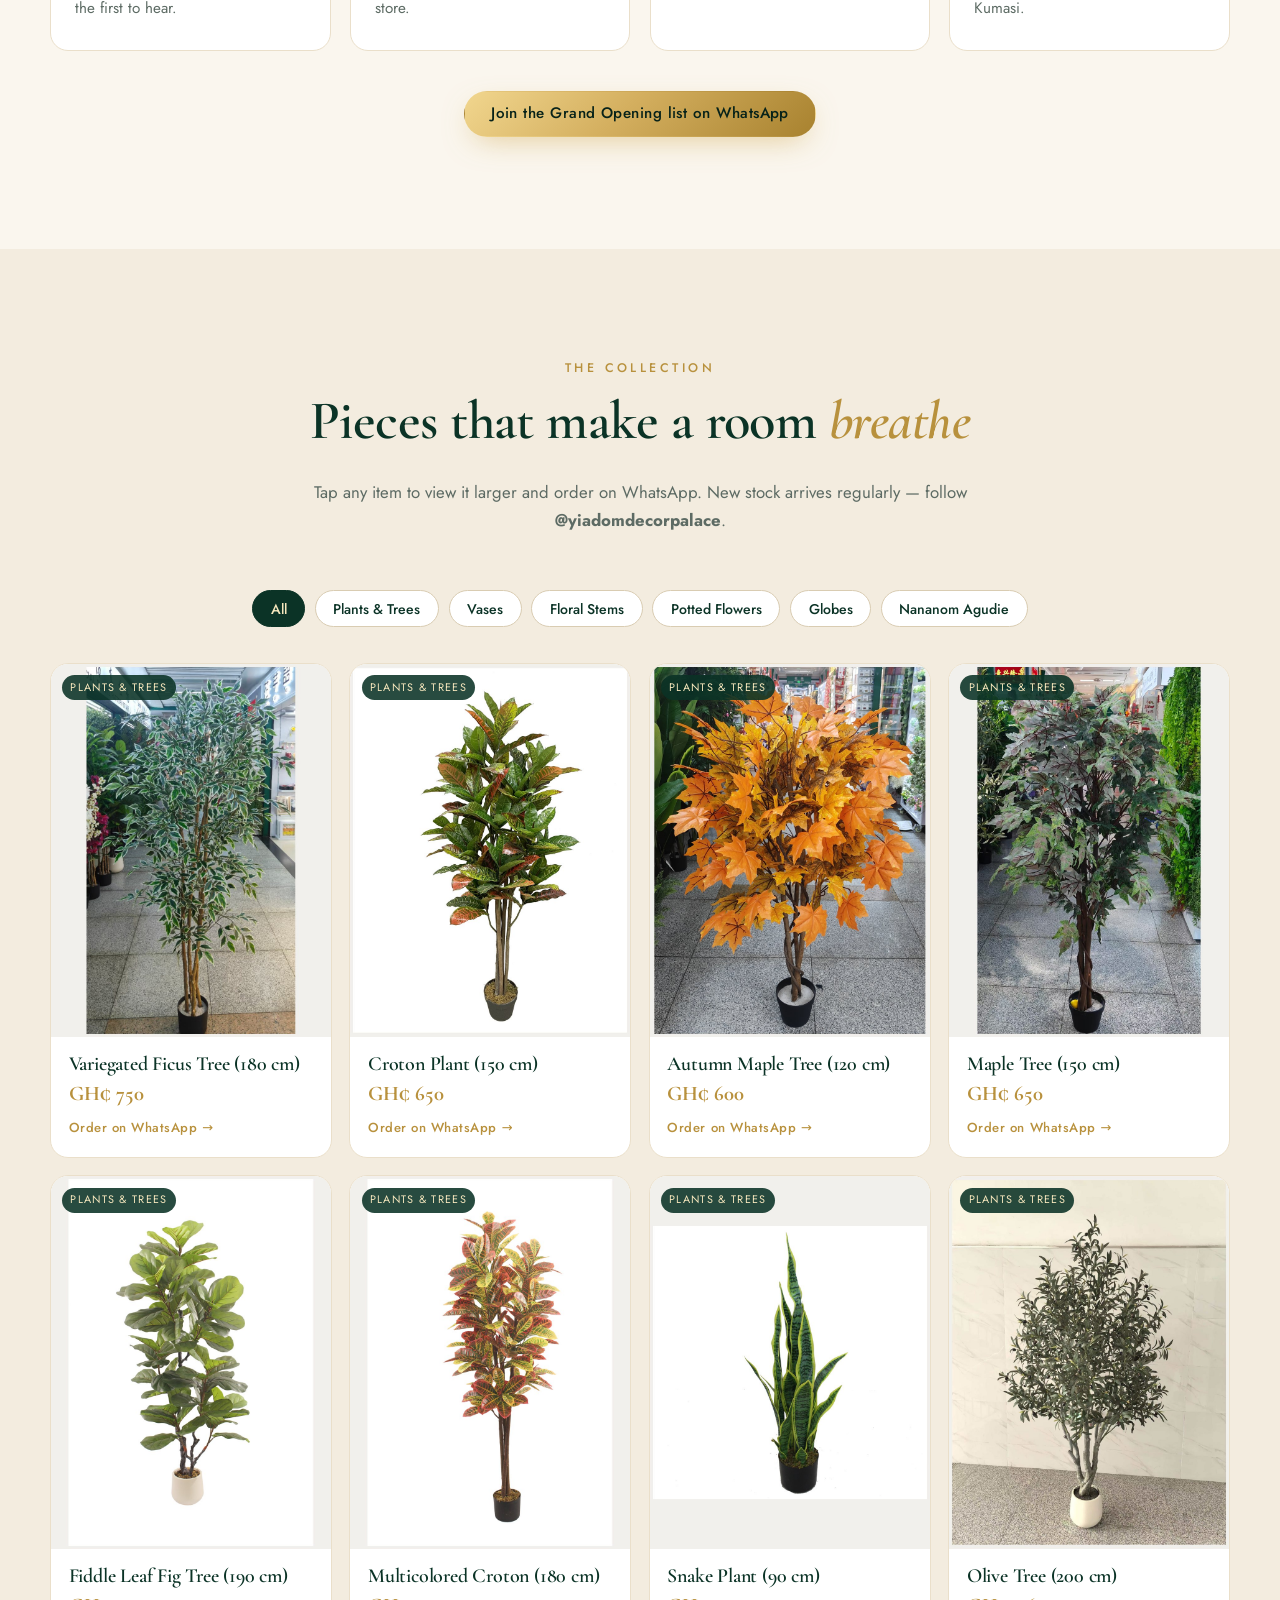
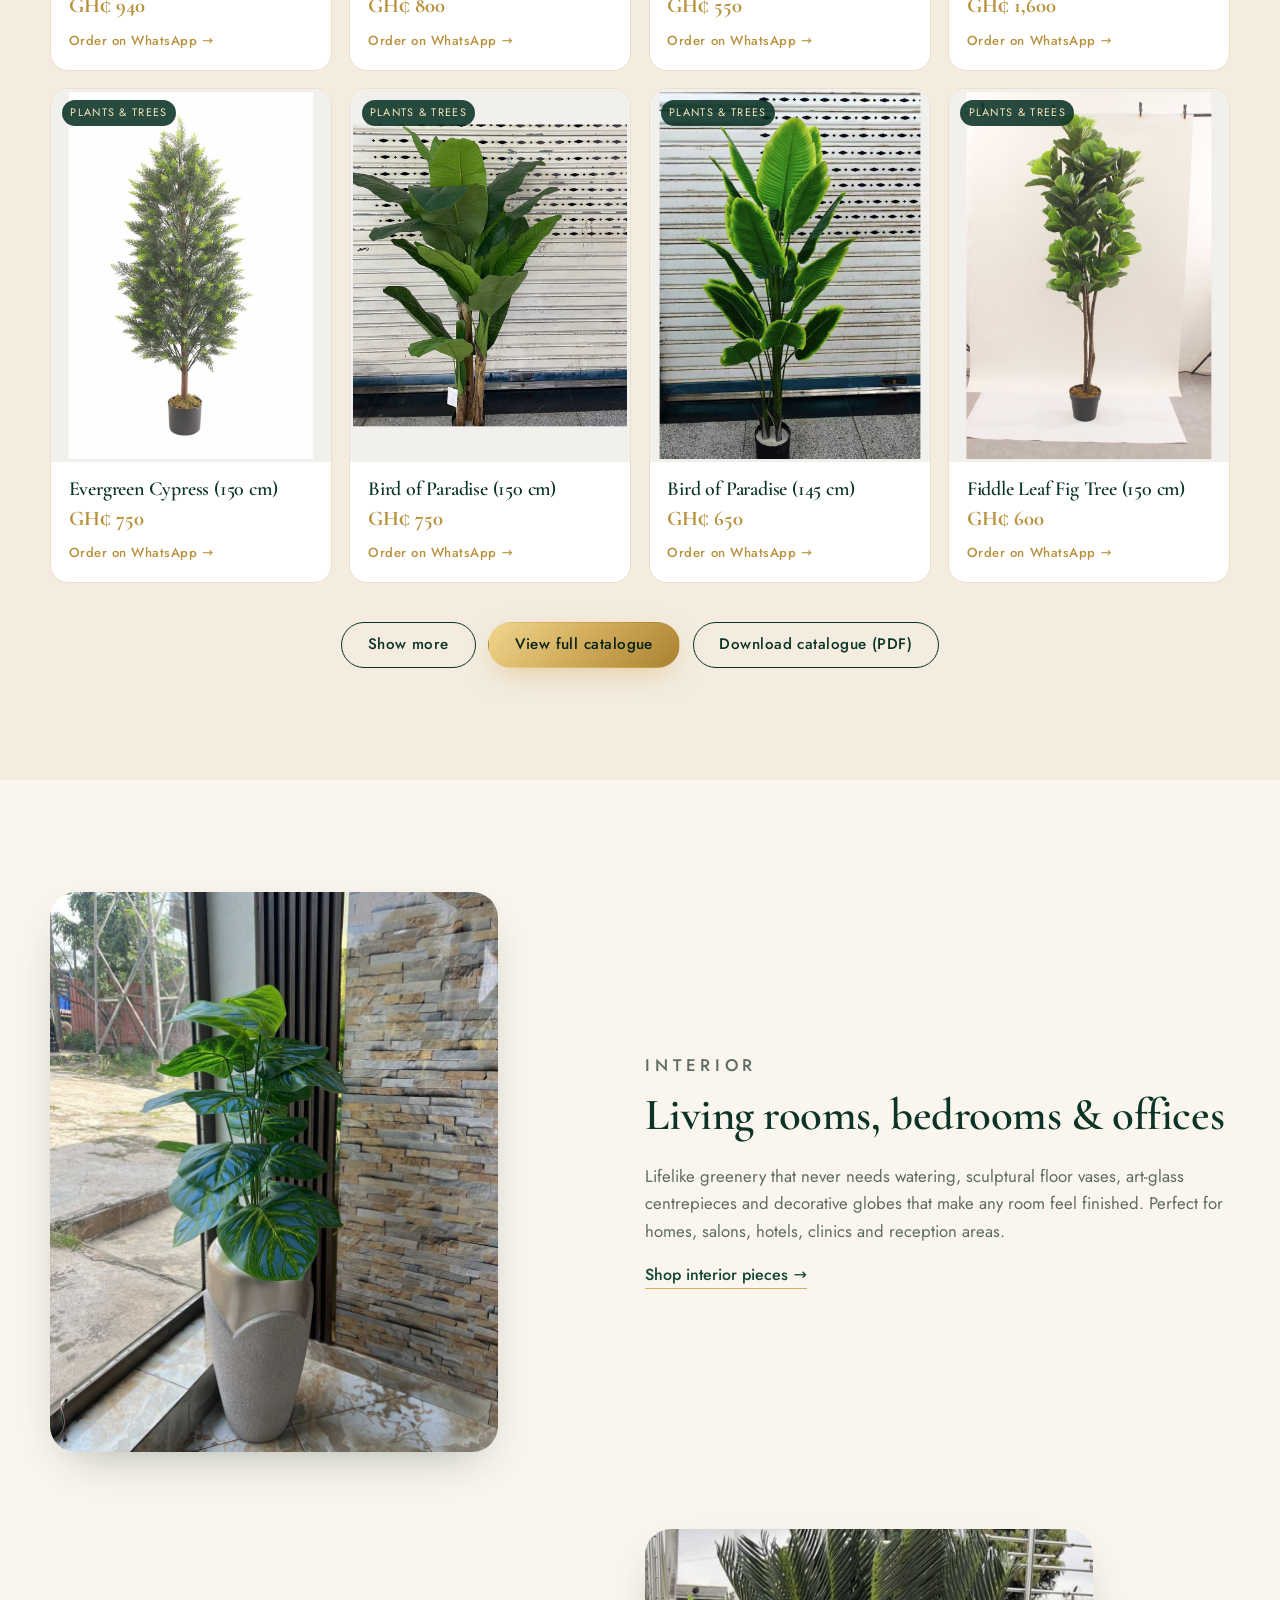
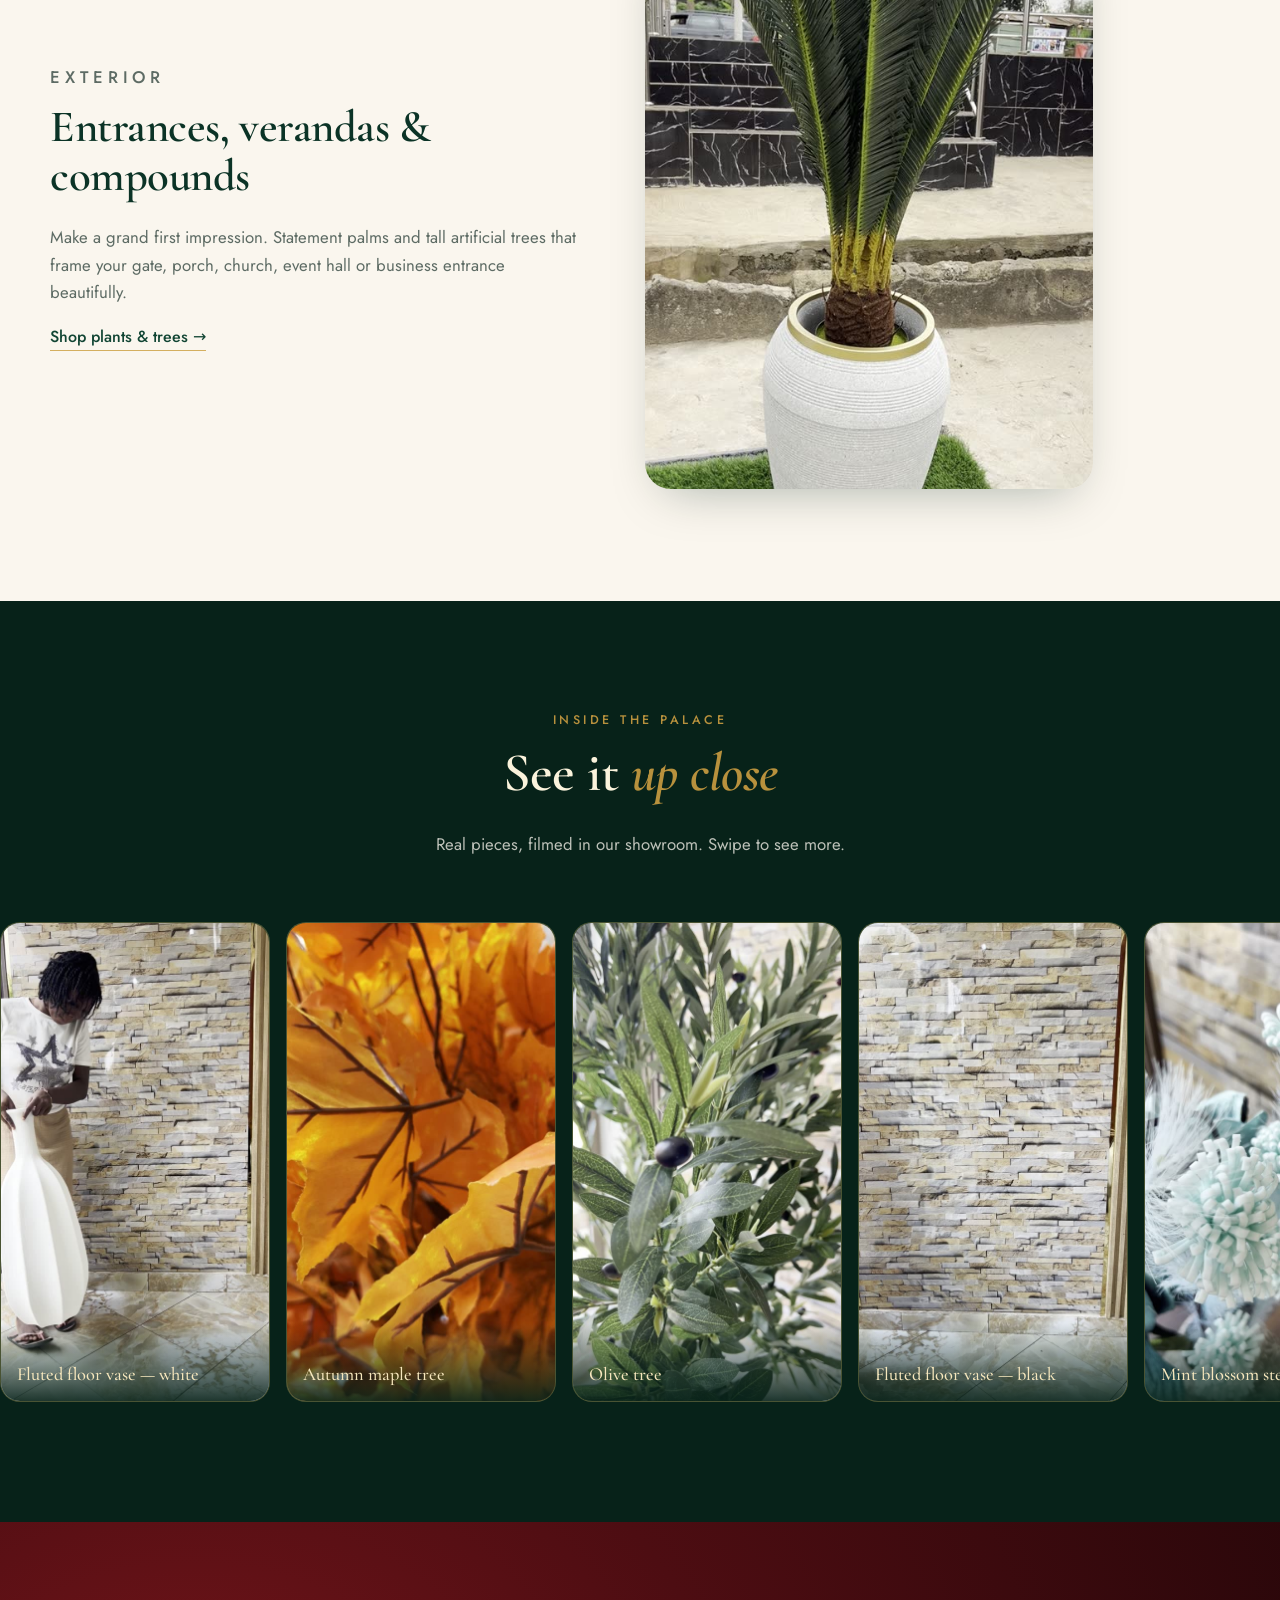
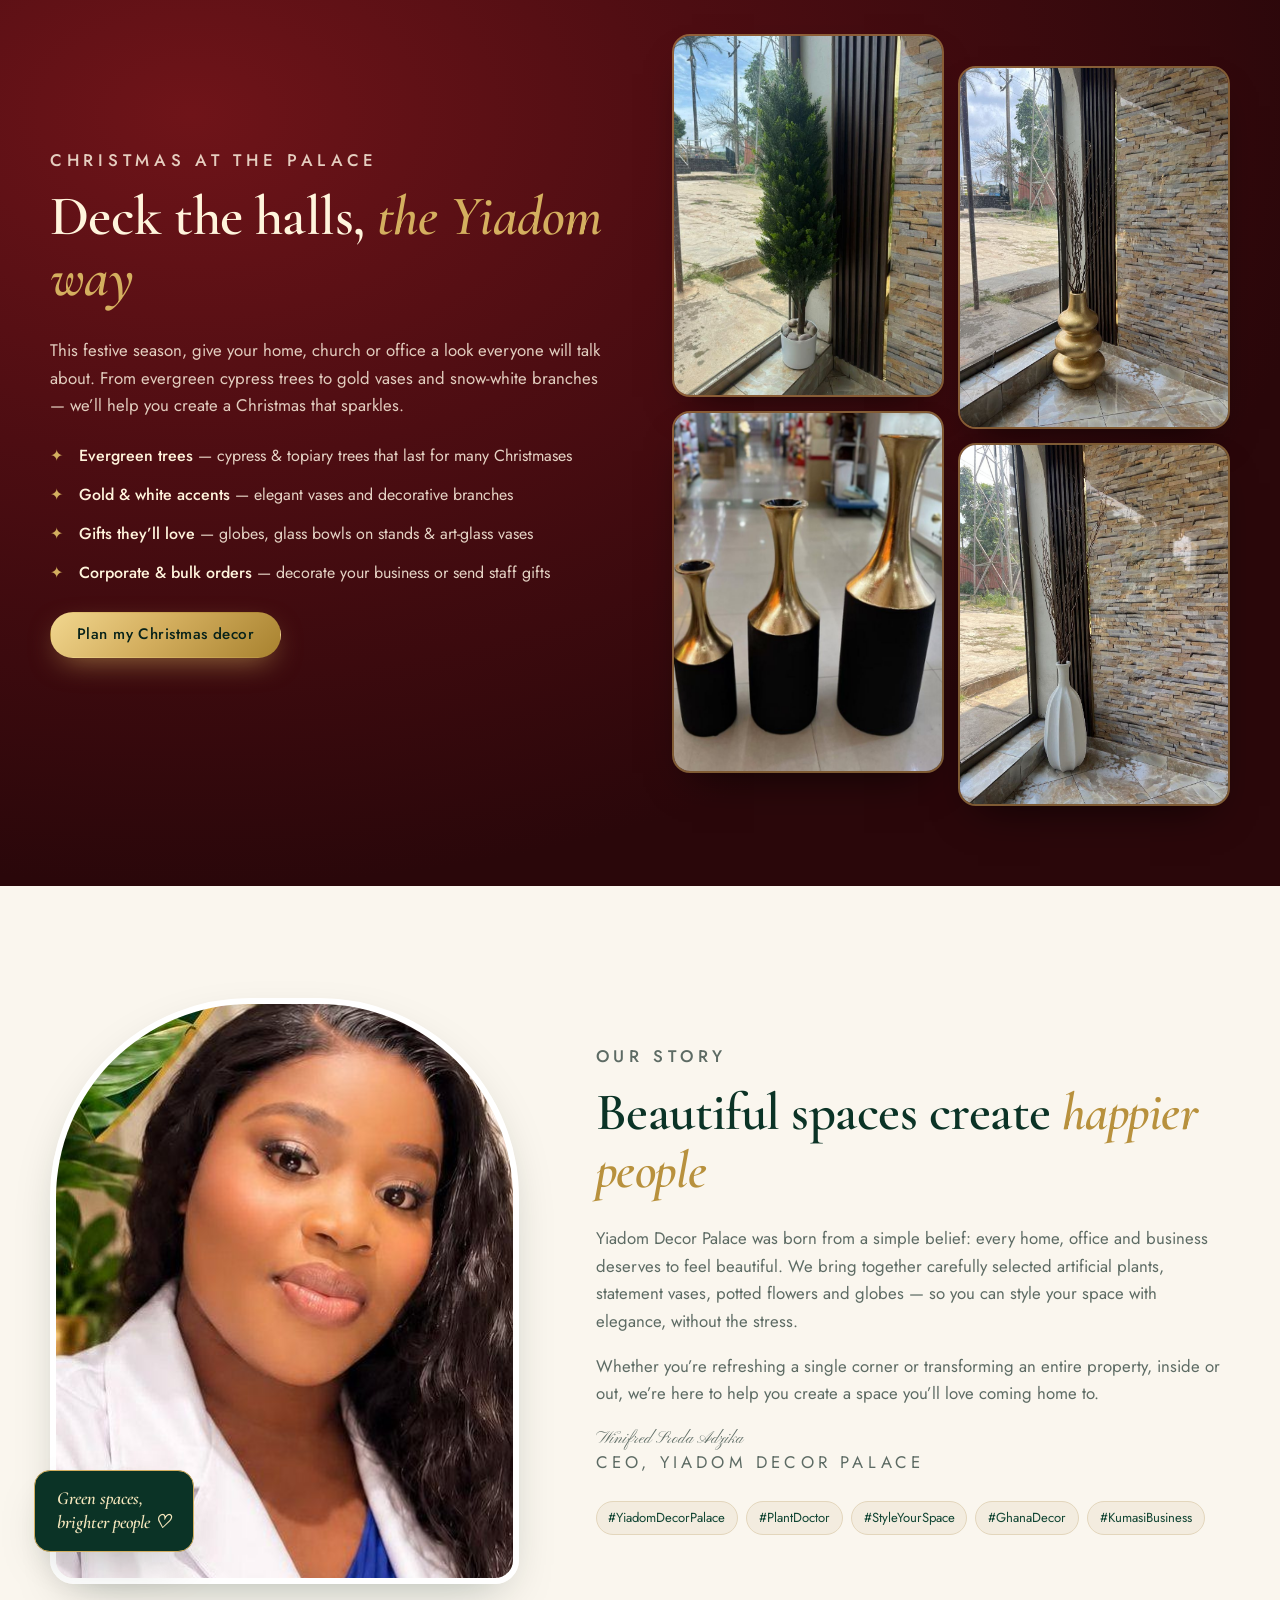
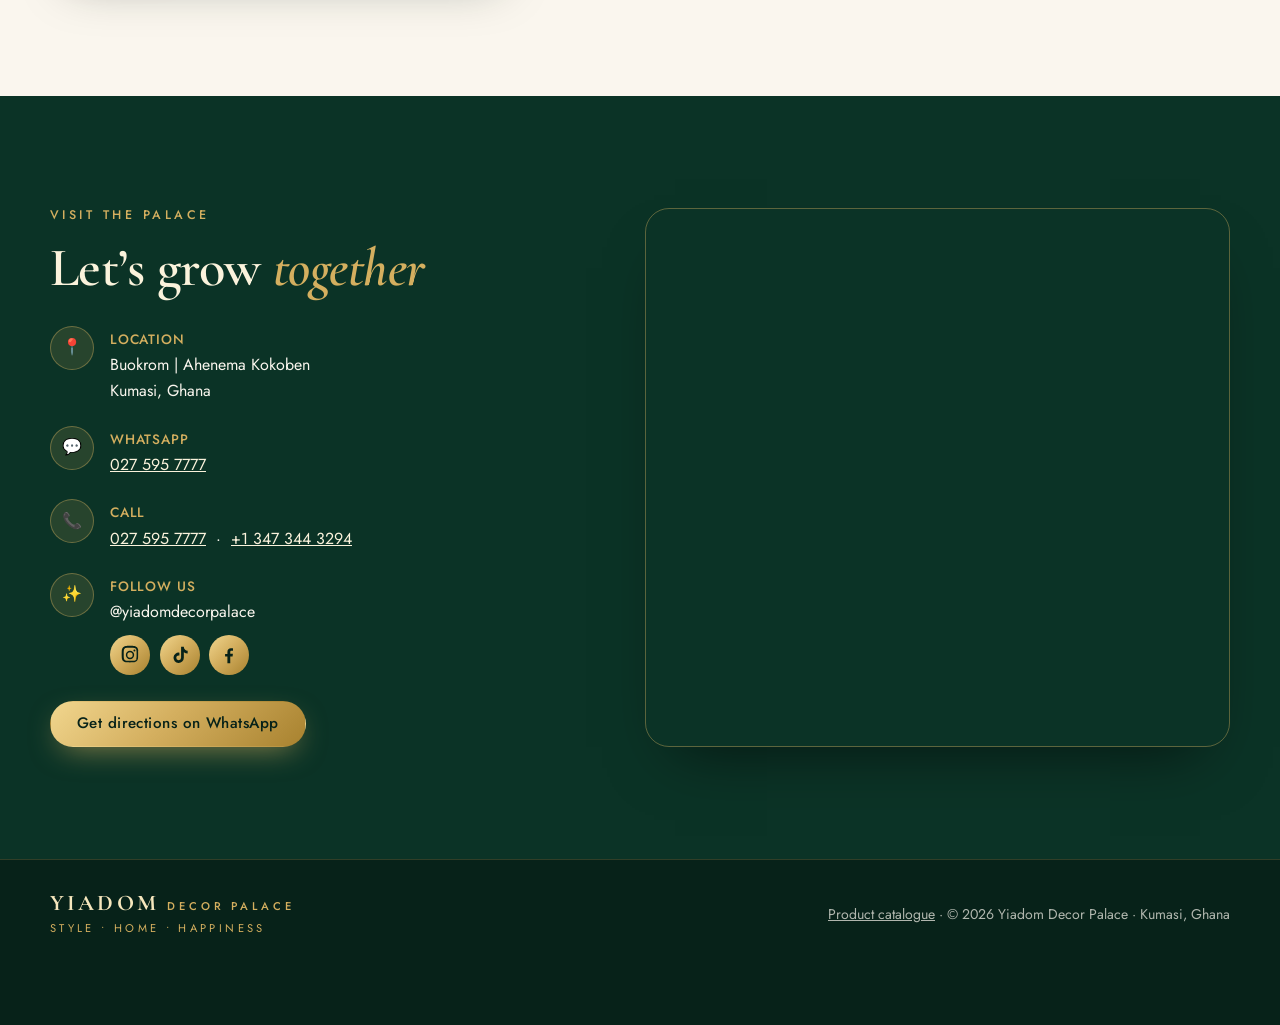
==== commit ef8112e0: "Add Ask Yiadom website chat assistant (shows only when switched on in the till) Co-Authored-By: Clau" ====
--- a/index.html
+++ b/index.html
@@ -331,5 +331,6 @@
   <script src="products.js"></script>
   <script src="script.js"></script>
   <script src="order.js"></script>
+  <script src="chat.js"></script>
 </body>
 </html>
--- a/styles.css
+++ b/styles.css
@@ -157,6 +157,7 @@
 .filters { display: flex; flex-wrap: wrap; justify-content: center; gap: .6rem; margin-bottom: 2.2rem; }
 .chip { font: 500 .88rem/1 var(--sans); padding: .75em 1.25em; border-radius: 999px; border: 1px solid #d9ccb2; background: #fff; color: var(--green-800); cursor: pointer; transition: .25s; }
 .chip:hover { border-color: var(--gold-deep); }
+.chip[hidden], [data-jump][hidden] { display: none !important; }
 .chip.is-active { background: var(--green-800); color: #f6e7bd; border-color: var(--green-800); }
 .grid { display: grid; grid-template-columns: repeat(4, 1fr); gap: 1.1rem; }
 .card { background: #fff; border-radius: var(--radius); overflow: hidden; cursor: pointer; border: 1px solid #eadfca; display: flex; flex-direction: column; transition: transform .3s, box-shadow .3s; animation: fadeUp .5s ease both; text-align: left; padding: 0; font: inherit; color: inherit; }
@@ -397,3 +398,47 @@
 .basket-float[hidden], .lb-order[hidden], .basket__msg[hidden] { display: none !important; }
 .lb-order .btn:disabled { opacity: .5; cursor: not-allowed; box-shadow: none; filter: grayscale(.6); }
 .lb-order__avail.is-out { color: var(--red); font-weight: 600; }
+
+
+/* ---------- Ask Yiadom chat (chat.js) ---------- */
+.chat-float { position: fixed; right: 18px; bottom: 90px; z-index: 61; height: 50px; padding: 0 18px 0 14px; border: 0; border-radius: 999px; display: flex; align-items: center; gap: .45rem; background: var(--green-800); color: #f6e7bd; font: 600 1rem var(--sans); cursor: pointer; box-shadow: 0 12px 30px -8px rgba(0,0,0,.45); }
+.chat-float svg { width: 22px; height: 22px; color: var(--gold); }
+.chat-float:hover { background: var(--green-700); }
+.chat { position: fixed; right: 18px; bottom: 150px; z-index: 90; width: min(400px, calc(100vw - 36px)); height: min(600px, calc(100dvh - 180px)); display: flex; flex-direction: column; background: var(--cream); border-radius: var(--radius); box-shadow: var(--shadow), 0 0 0 1px rgba(11,51,38,.08); overflow: hidden; }
+.chat[hidden] { display: none; }
+.chat__head { display: flex; align-items: center; justify-content: space-between; gap: 1rem; padding: .85rem 1rem; background: var(--green-800); color: #f6e7bd; }
+.chat__head strong { display: block; font: 600 1.25rem var(--serif); color: #fff; }
+.chat__head span { font-size: .8rem; opacity: .85; }
+.chat__x { width: 40px; height: 40px; flex: none; border: 0; border-radius: 50%; background: rgba(255,255,255,.12); color: #fff; font-size: 1.6rem; line-height: 1; cursor: pointer; }
+.chat__body { flex: 1; overflow-y: auto; overscroll-behavior: contain; padding: 1rem; display: flex; flex-direction: column; gap: .6rem; }
+.chat__msg { max-width: 88%; padding: .6rem .85rem; border-radius: 14px; line-height: 1.45; font-size: .95rem; overflow-wrap: anywhere; }
+.chat__msg--bot { align-self: flex-start; background: #fff; color: var(--ink); border: 1px solid var(--cream-2); border-bottom-left-radius: 4px; }
+.chat__msg--me { align-self: flex-end; background: var(--green-700); color: #fff; border-bottom-right-radius: 4px; white-space: pre-wrap; }
+.chat__code { display: inline-block; font: 600 .72rem var(--sans); letter-spacing: .04em; padding: .05rem .4rem; border-radius: 6px; background: var(--cream-2); color: var(--green-700); }
+.chat__starters { display: flex; flex-wrap: wrap; gap: .4rem; }
+.chat__starters button { border: 1px solid var(--gold); background: #fff; color: var(--green-800); border-radius: 999px; padding: .45rem .8rem; font: 500 .85rem var(--sans); cursor: pointer; }
+.chat__cards { display: grid; gap: .5rem; }
+.chat__card { display: grid; grid-template-columns: 64px 1fr; gap: .7rem; align-items: center; background: #fff; border: 1px solid var(--cream-2); border-radius: 12px; padding: .5rem; }
+.chat__card img { width: 64px; height: 80px; object-fit: cover; border-radius: 8px; background: var(--cream-2); }
+.chat__card b { display: block; font-size: .92rem; line-height: 1.25; margin: .15rem 0; color: var(--ink); }
+.chat__price { display: block; font-size: .88rem; color: var(--green-700); font-weight: 600; }
+.chat__price s { color: var(--muted); font-weight: 400; }
+.chat__add { margin-top: .35rem; display: inline-block; border: 0; border-radius: 999px; padding: .4rem .85rem; background: var(--gold-grad); color: var(--green-900); font: 600 .82rem var(--sans); cursor: pointer; text-decoration: none; }
+.chat__add--wa { background: #25d366; color: #fff; }
+.chat__typing { display: flex; gap: 4px; }
+.chat__typing i { width: 7px; height: 7px; border-radius: 50%; background: var(--muted); animation: chatdot 1s infinite ease-in-out; }
+.chat__typing i:nth-child(2) { animation-delay: .15s; } .chat__typing i:nth-child(3) { animation-delay: .3s; }
+@keyframes chatdot { 0%, 80%, 100% { opacity: .25; transform: translateY(0); } 40% { opacity: 1; transform: translateY(-3px); } }
+.chat__form { display: flex; gap: .5rem; padding: .6rem .7rem; border-top: 1px solid var(--cream-2); background: #fff; }
+.chat__form textarea { flex: 1; resize: none; border: 1px solid var(--cream-2); border-radius: 12px; padding: .6rem .75rem; font: 400 16px/1.35 var(--sans); color: var(--ink); background: var(--cream); max-height: 120px; }
+.chat__form textarea:focus { outline: 2px solid var(--gold); outline-offset: 0; }
+.chat__send { width: 44px; height: 44px; flex: none; align-self: flex-end; border: 0; border-radius: 50%; background: var(--green-800); color: var(--gold); font-size: 1.1rem; cursor: pointer; }
+.chat__fine { margin: 0; padding: .35rem .9rem .6rem; font-size: .72rem; color: var(--muted); background: #fff; }
+.chat__fine a { color: var(--green-700); }
+@media (max-width: 600px) {
+  .chat { inset: 0; width: 100%; height: 100dvh; border-radius: 0; }
+  .chat-open .chat-float, .chat-open .wa-float, .chat-open .basket-float { display: none; }
+  .chat-open body { overflow: hidden; }
+  .chat-float { bottom: 88px; height: 46px; padding: 0 14px 0 12px; font-size: .95rem; }
+}
+@media print { .chat-float, .chat { display: none !important; } }
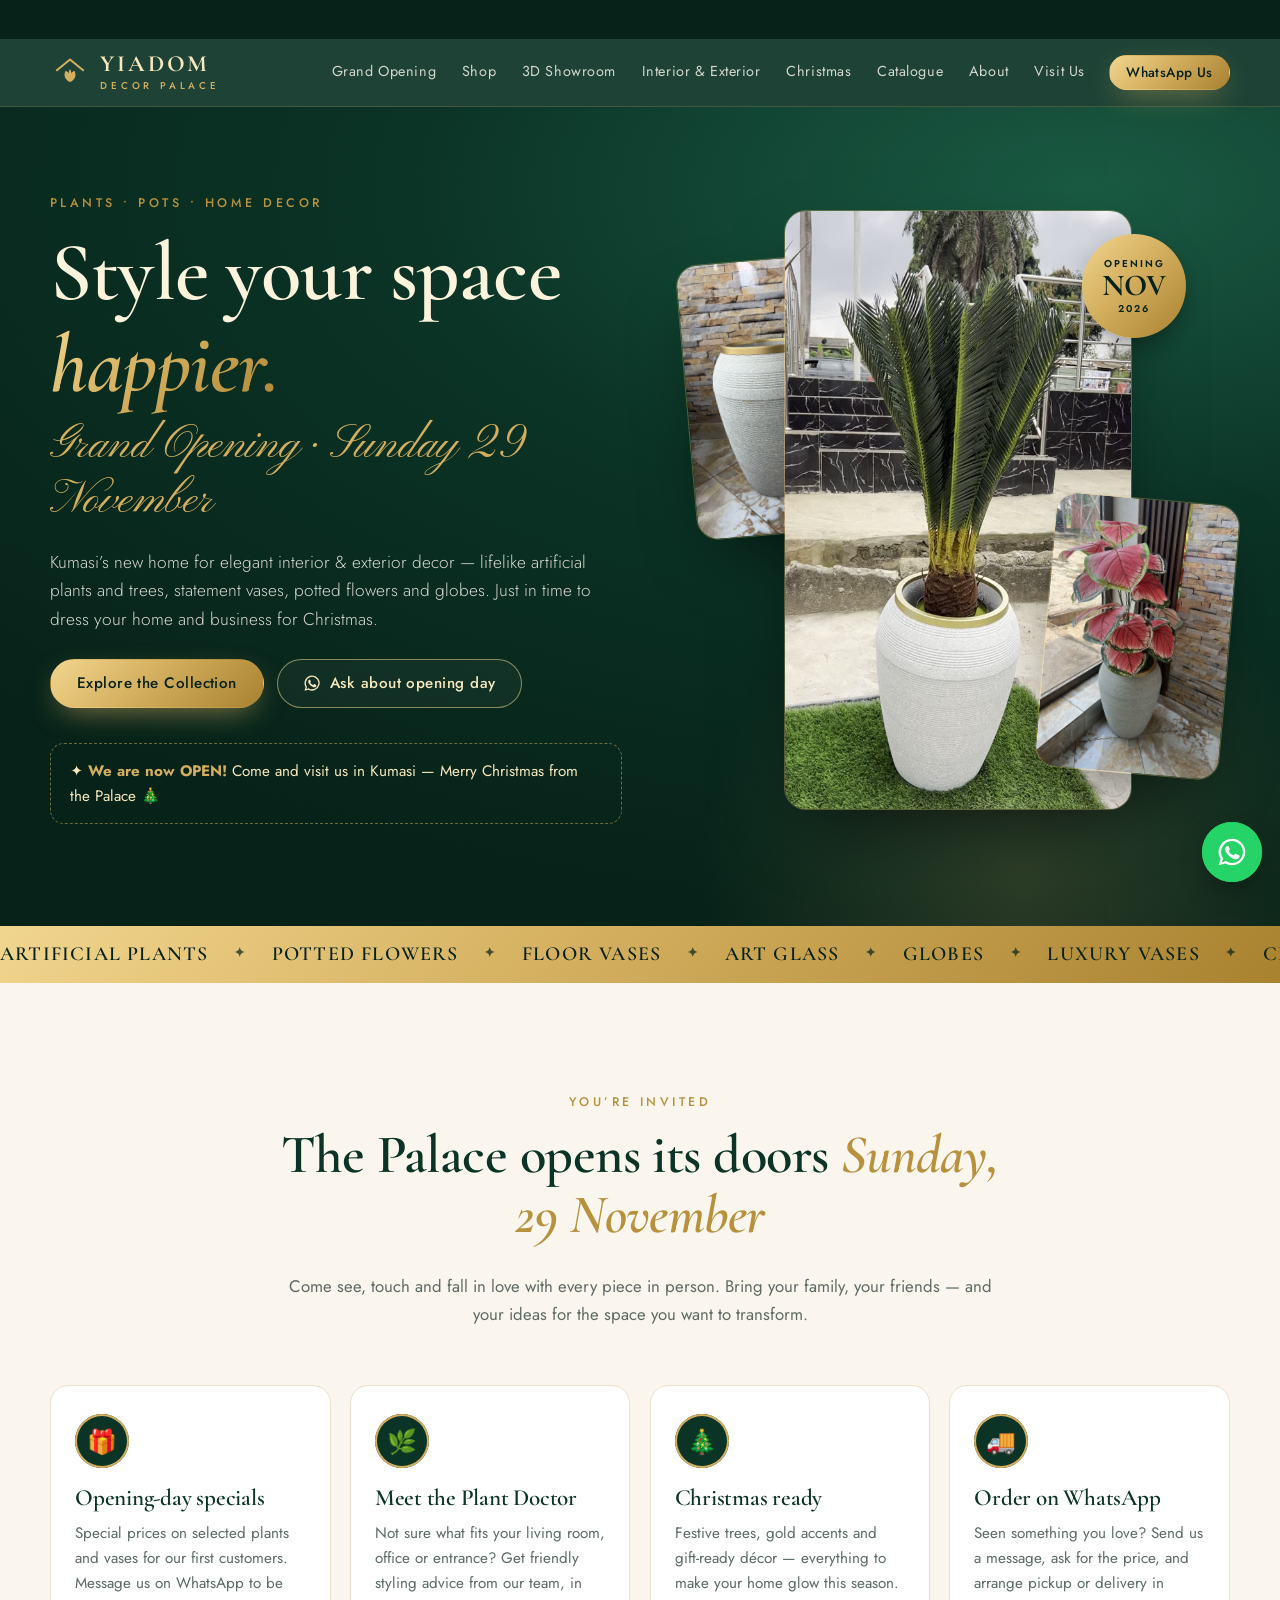
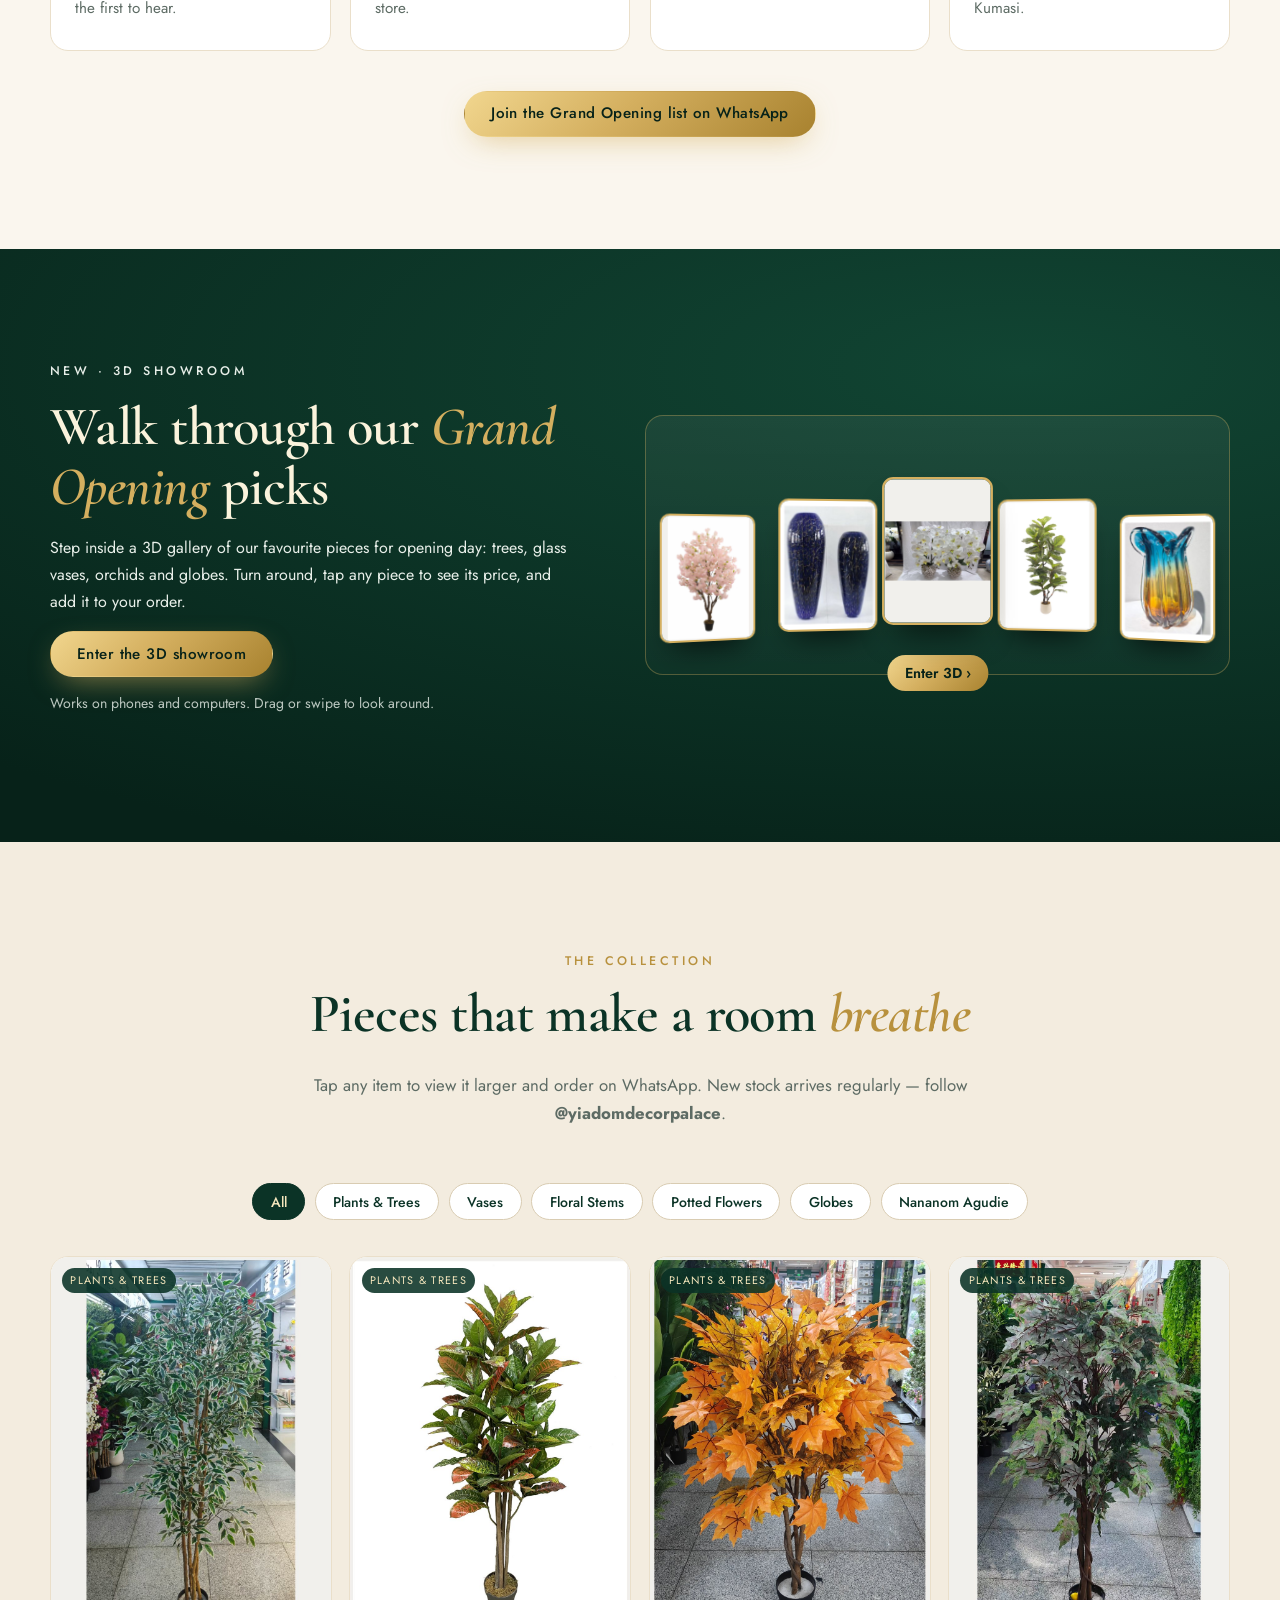
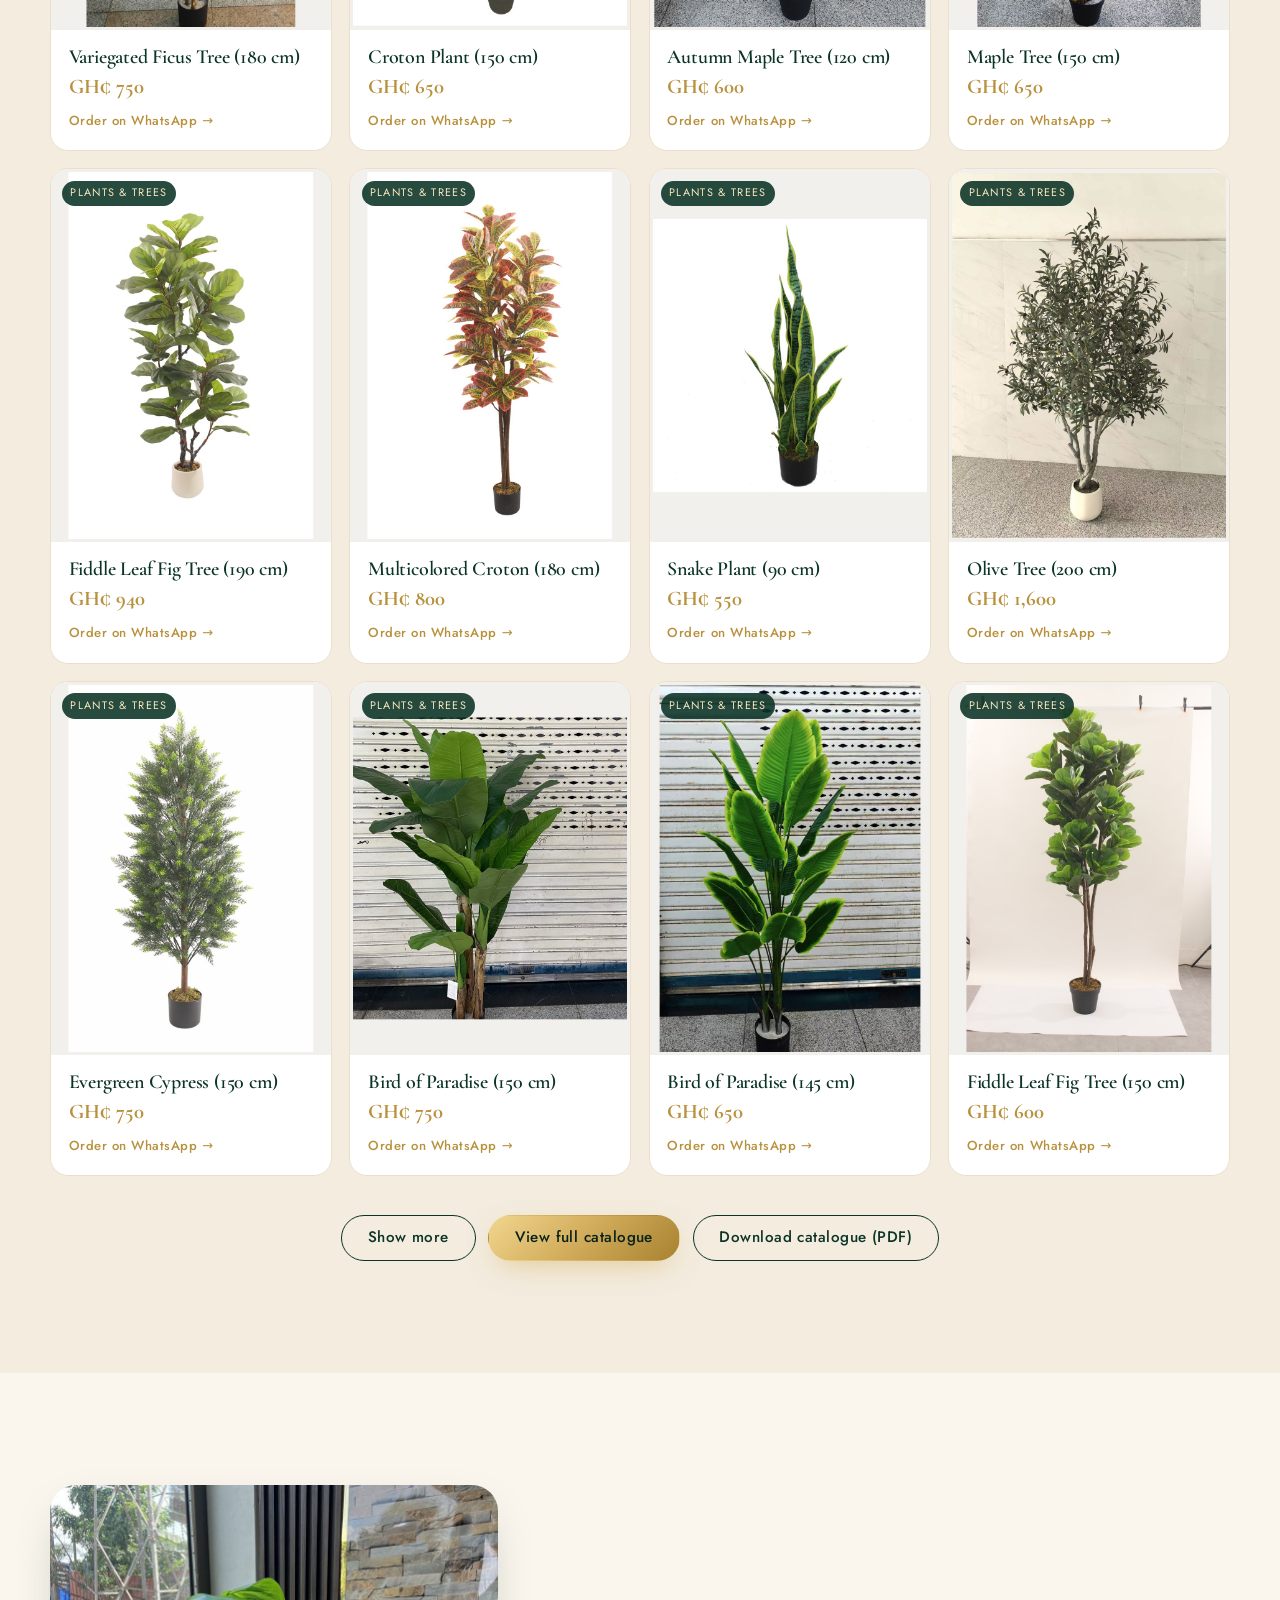
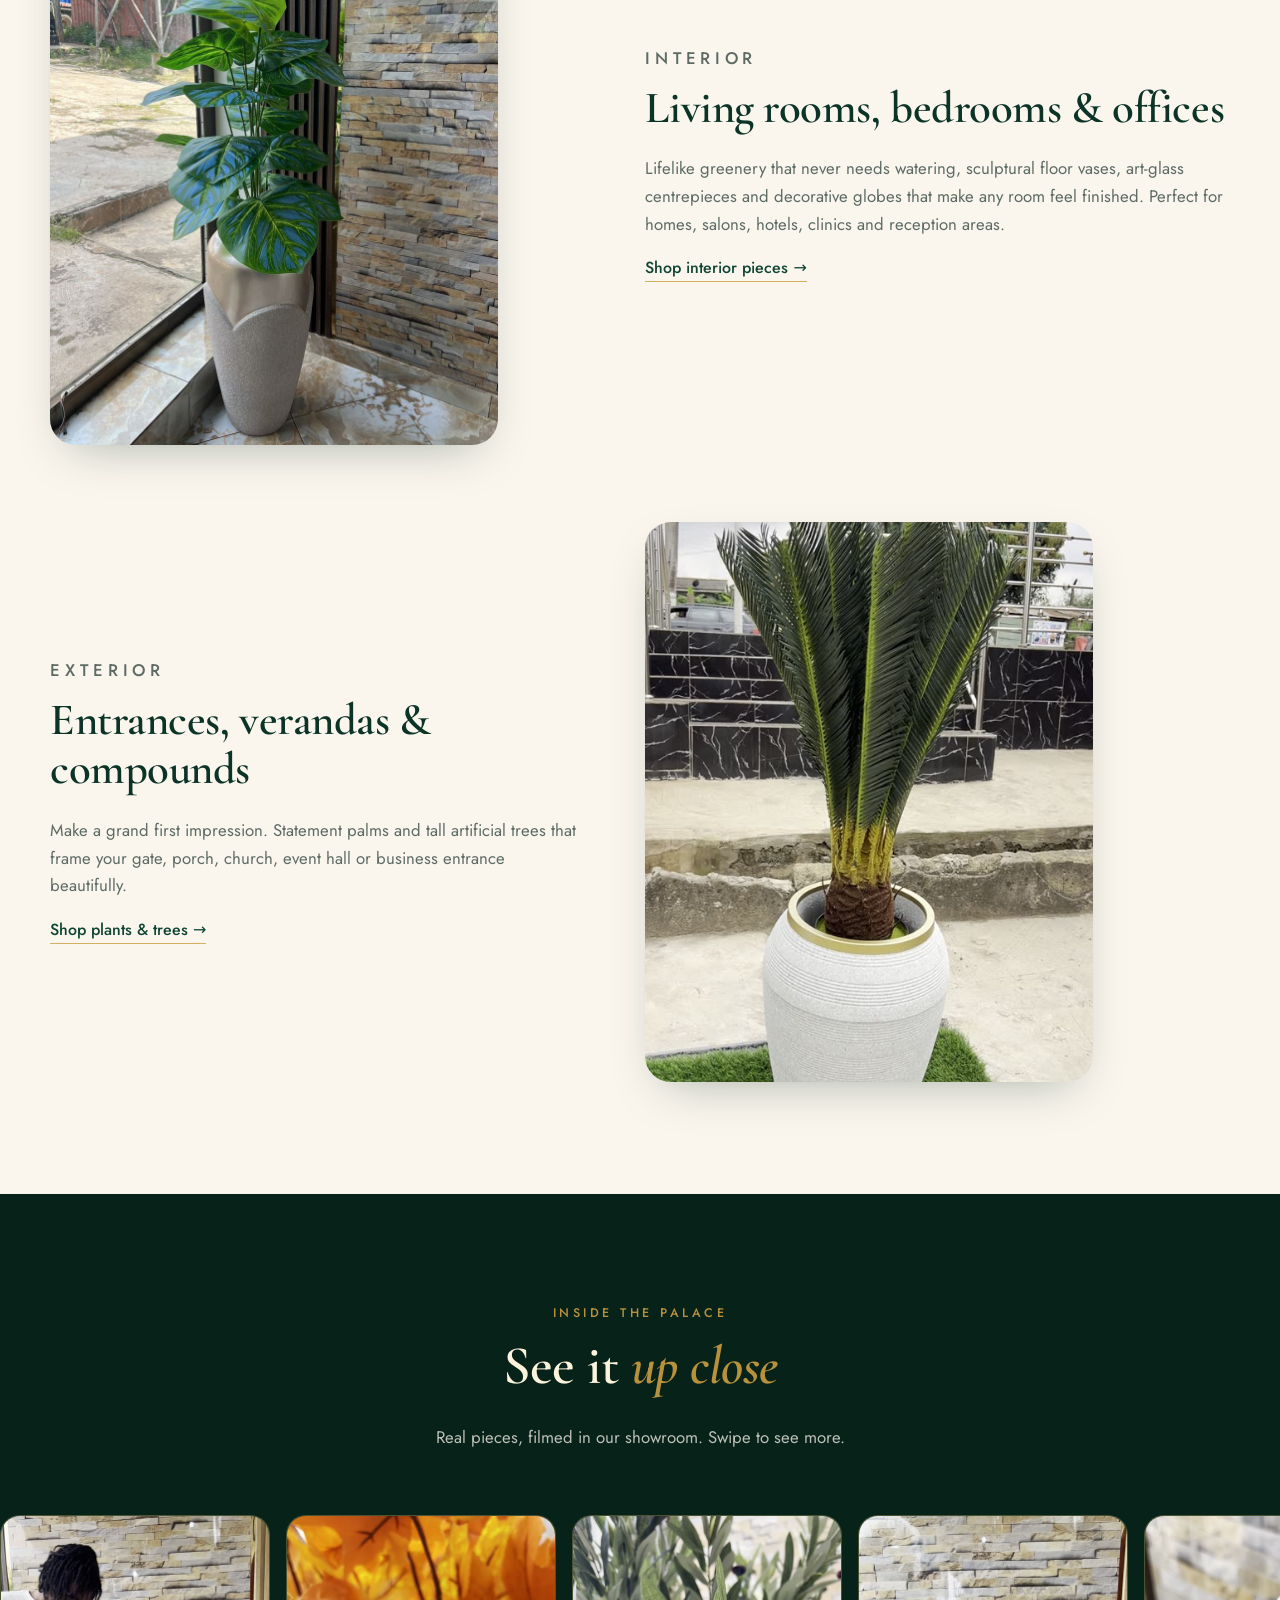
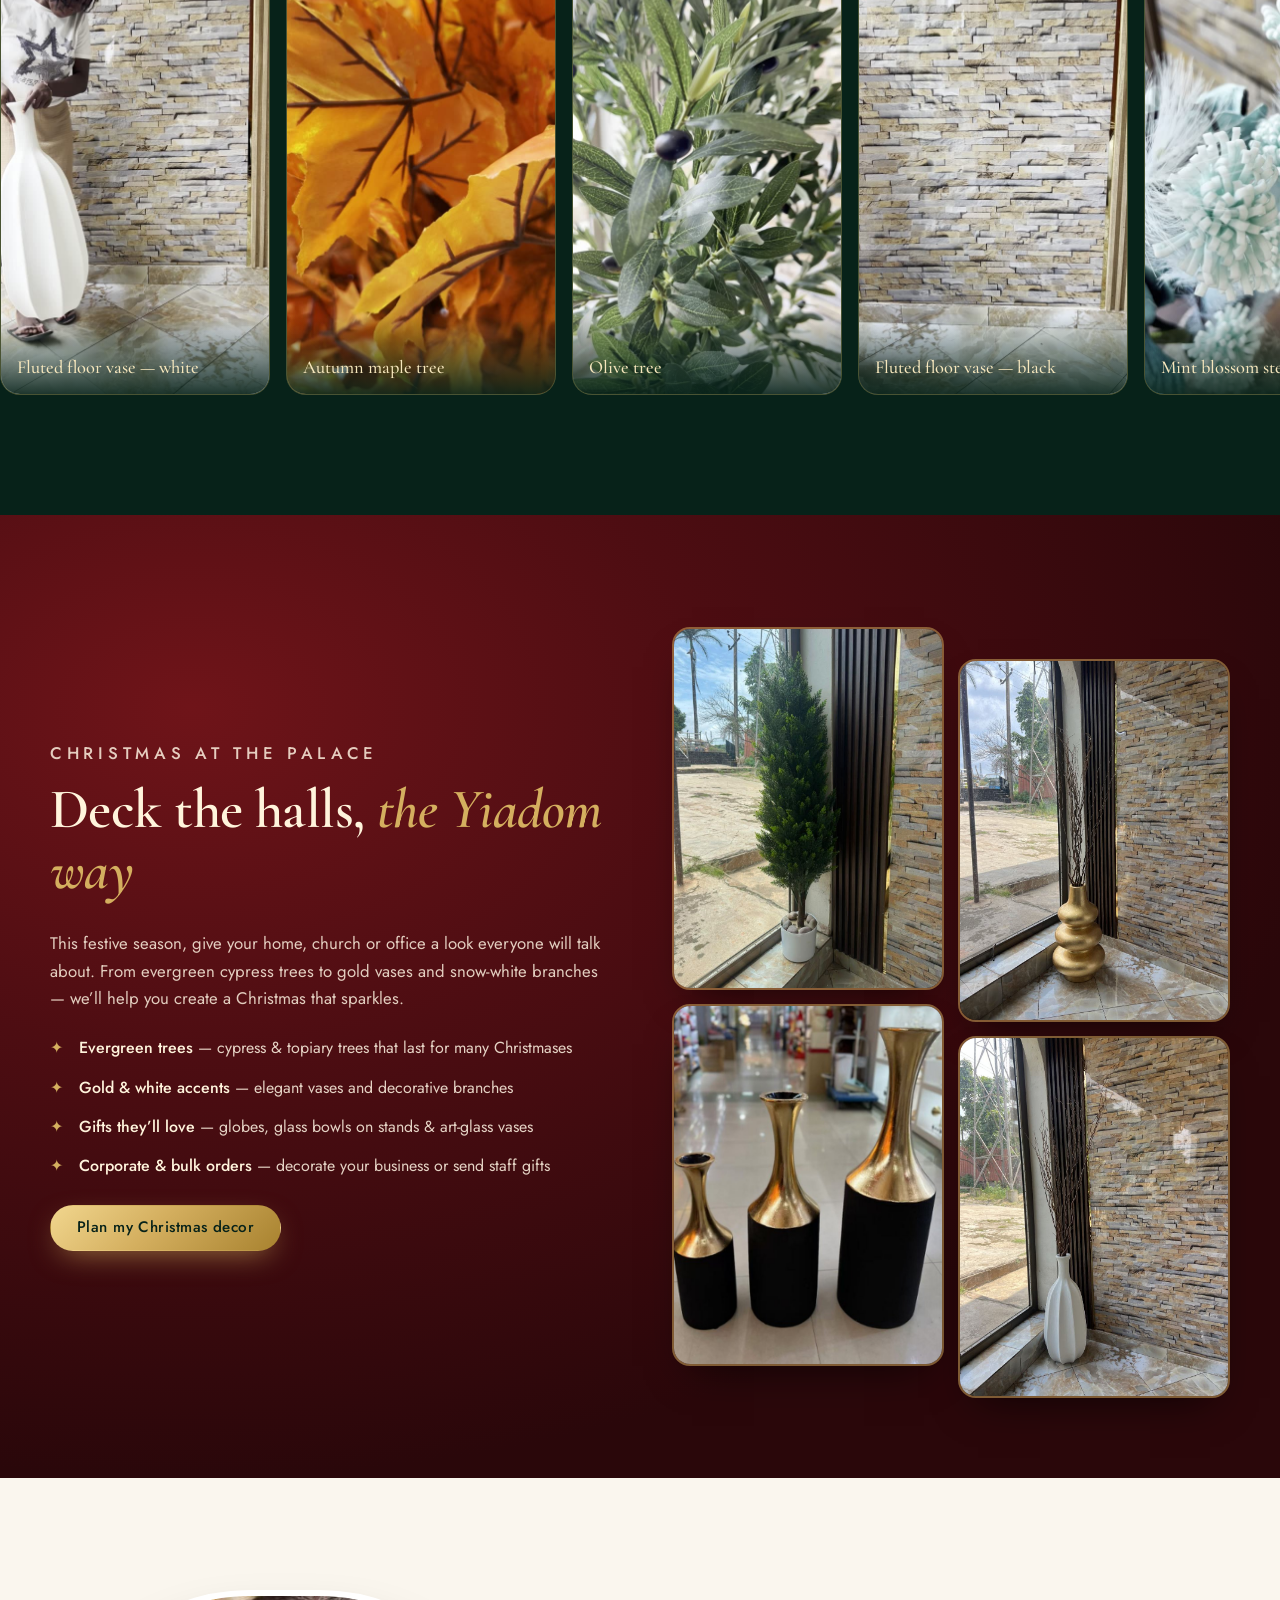
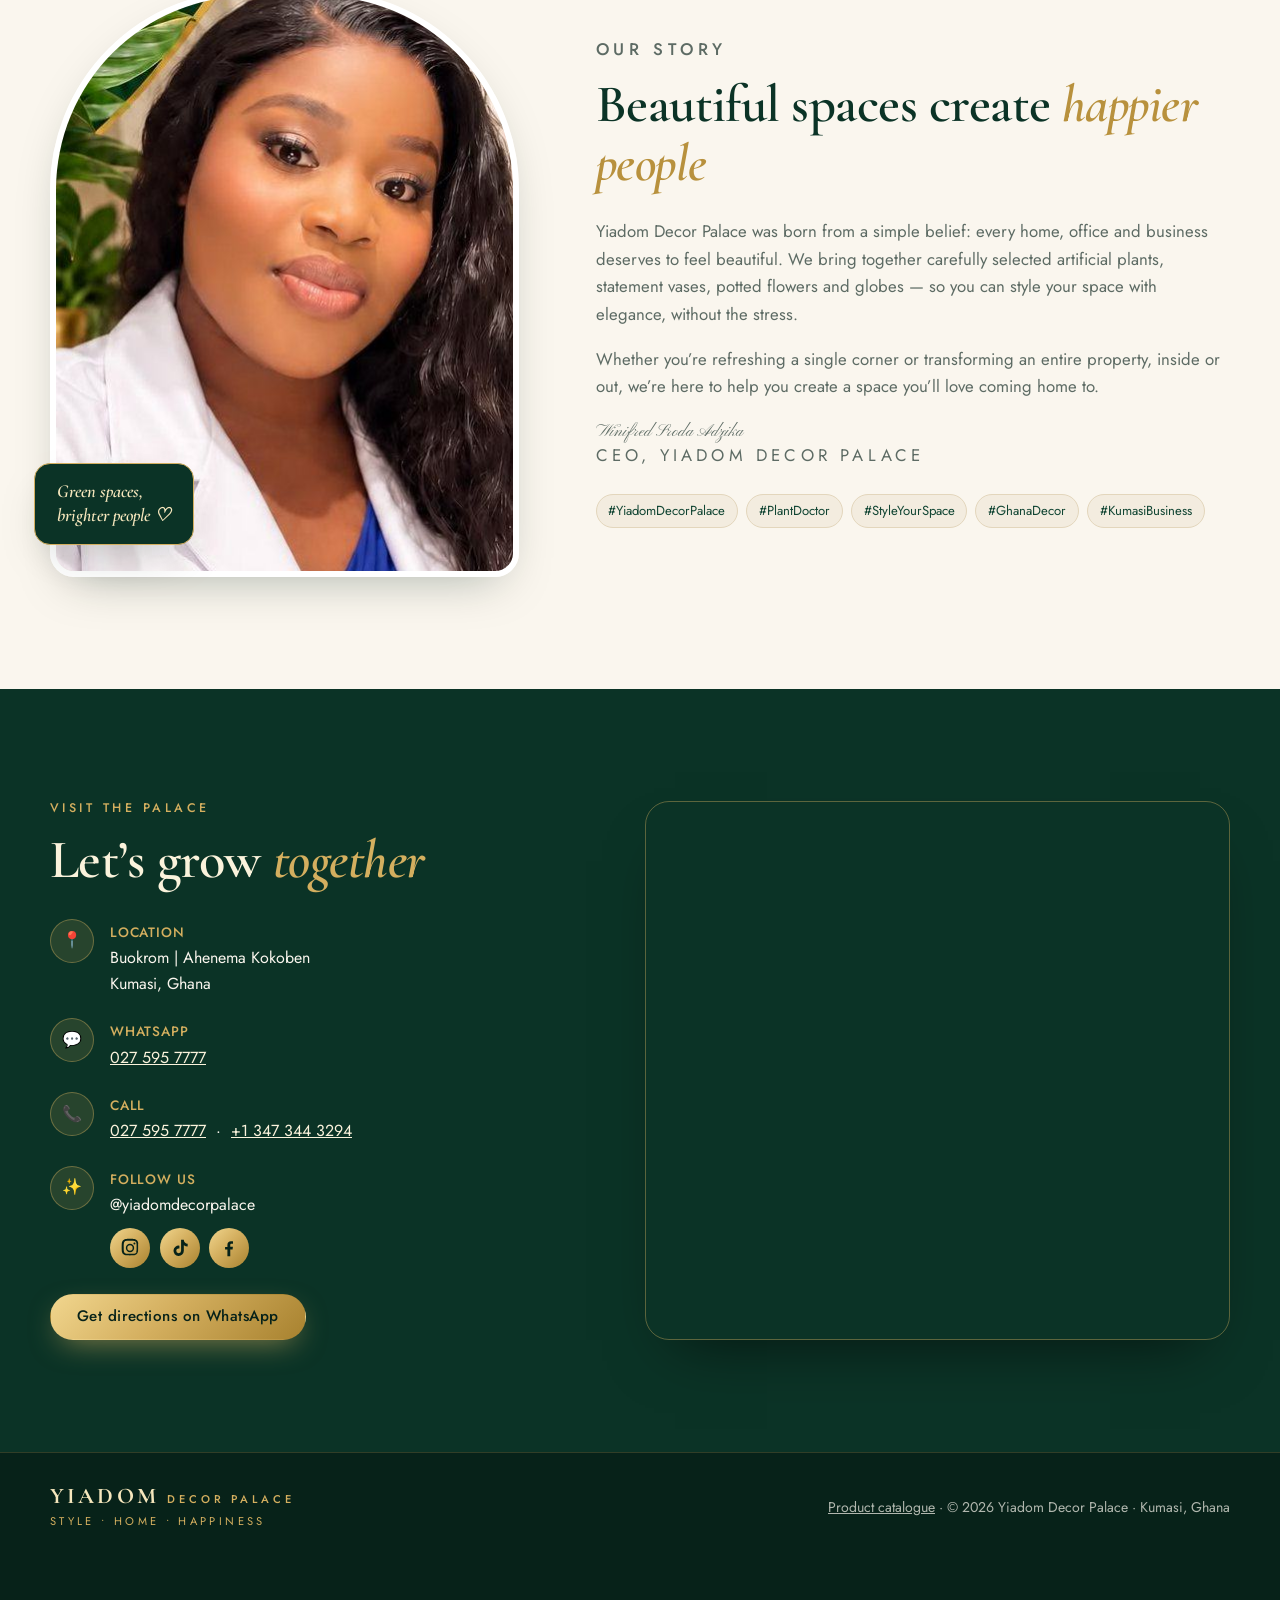
==== commit 7e6a4291: "Add 3D showroom of Grand Opening picks Co-Authored-By: Claude Opus 5.5 <noreply@anthropic.com>" ====
--- a/index.html
+++ b/index.html
@@ -49,6 +49,7 @@
     <nav class="nav__links" id="navLinks" aria-label="Main">
       <a href="#opening">Grand Opening</a>
       <a href="#shop">Shop</a>
+      <a href="#showroom">3D Showroom</a>
       <a href="#spaces">Interior &amp; Exterior</a>
       <a href="#christmas">Christmas</a>
       <a href="catalogue.html">Catalogue</a>
@@ -135,6 +136,19 @@
     </section>
 
     <!-- SHOP -->
+    <!-- 3D SHOWROOM (showroom.js) -->
+    <section class="section showroom" id="showroom">
+      <div class="container showroom__wrap">
+        <div class="showroom__text reveal">
+          <p class="eyebrow eyebrow--gold">New · 3D Showroom</p>
+          <h2>Walk through our <em>Grand Opening</em> picks</h2>
+          <p>Step inside a 3D gallery of our favourite pieces for opening day: trees, glass vases, orchids and globes. Turn around, tap any piece to see its price, and add it to your order.</p>
+          <a href="#showroom" class="btn btn--gold" data-showroom>Enter the 3D showroom</a>
+          <p class="showroom__note">Works on phones and computers. Drag or swipe to look around.</p>
+        </div>
+        <a href="#showroom" class="showroom__preview reveal" id="showroomPreview" data-showroom aria-label="Enter the 3D showroom"></a>
+      </div>
+    </section>
     <section class="section shop" id="shop">
       <div class="container">
         <div class="section__head reveal">
@@ -332,5 +346,6 @@
   <script src="script.js"></script>
   <script src="order.js"></script>
   <script src="chat.js"></script>
+  <script src="showroom.js"></script>
 </body>
 </html>
--- a/styles.css
+++ b/styles.css
@@ -442,3 +442,62 @@
   .chat-float { bottom: 88px; height: 46px; padding: 0 14px 0 12px; font-size: .95rem; }
 }
 @media print { .chat-float, .chat { display: none !important; } }
+
+/* ---------- 3D showroom (showroom.js) ---------- */
+.showroom { background: radial-gradient(120% 90% at 80% 20%, var(--green-700), var(--green-900)); color: #f6e7bd; }
+.showroom__wrap { display: grid; grid-template-columns: 1fr 1.1fr; gap: clamp(2rem, 5vw, 4rem); align-items: center; }
+.showroom__text h2 { font-size: clamp(2.1rem, 4.6vw, 3.4rem); color: #fbf3dc; margin: .3rem 0 1rem; }
+.showroom__text h2 em { color: var(--gold); }
+.showroom__text p { color: #e8efe9; line-height: 1.7; max-width: 34rem; }
+.showroom__note { font-size: .88rem; opacity: .8; margin-top: .9rem; }
+.showroom__preview { position: relative; display: grid; grid-template-columns: repeat(5, 1fr); gap: 10px; align-items: end; padding: 34px 24px 30px; min-height: 260px; border-radius: var(--radius); background: linear-gradient(180deg, rgba(255,255,255,.06), rgba(255,255,255,.02)); box-shadow: inset 0 0 0 1px rgba(212,175,95,.35); perspective: 900px; cursor: pointer; }
+.showroom__preview::after { content: "Enter 3D ›"; position: absolute; left: 50%; bottom: -16px; transform: translateX(-50%); background: var(--gold-grad); color: var(--green-900); font: 600 .9rem var(--sans); padding: .5rem 1.1rem; border-radius: 999px; box-shadow: var(--shadow); }
+.showroom__preview img { width: 100%; aspect-ratio: 3 / 4; object-fit: cover; border-radius: 10px; border: 2px solid var(--gold); box-shadow: 0 18px 30px -14px rgba(0,0,0,.7); transition: transform .4s; }
+.showroom__preview img:nth-child(1) { transform: rotateY(28deg) translateZ(-40px); }
+.showroom__preview img:nth-child(2) { transform: rotateY(14deg) translateY(-14px); }
+.showroom__preview img:nth-child(3) { transform: translateY(-28px) scale(1.12); z-index: 1; }
+.showroom__preview img:nth-child(4) { transform: rotateY(-14deg) translateY(-14px); }
+.showroom__preview img:nth-child(5) { transform: rotateY(-28deg) translateZ(-40px); }
+.showroom__preview:hover img:nth-child(3) { transform: translateY(-36px) scale(1.16); }
+@media (max-width: 820px) { .showroom__wrap { grid-template-columns: 1fr; } .showroom__preview { min-height: 0; padding: 28px 14px 30px; gap: 6px; } }
+
+.showroom-view { position: fixed; inset: 0; z-index: 105; background: var(--green-900); color: #fff; }
+.showroom-view[hidden] { display: none; }
+.showroom-open body { overflow: hidden; }
+.showroom-open .wa-float, .showroom-open .basket-float, .showroom-open .chat-float { display: none; }
+.sv__stage { position: absolute; inset: 0; }
+.sv__stage canvas { display: block; width: 100%; height: 100%; cursor: grab; }
+.sv__stage canvas:active { cursor: grabbing; }
+.sv__top { position: absolute; top: 0; left: 0; right: 0; display: flex; justify-content: space-between; align-items: center; padding: 14px 16px; background: linear-gradient(180deg, rgba(7,34,25,.85), rgba(7,34,25,0)); pointer-events: none; }
+.sv__top strong { display: block; font: 600 1.35rem var(--serif); }
+.sv__top span { font-size: .82rem; color: var(--gold); letter-spacing: .08em; text-transform: uppercase; }
+.sv__x, .sv__cx { pointer-events: auto; width: 44px; height: 44px; border: 0; border-radius: 50%; background: rgba(255,255,255,.14); color: #fff; font-size: 1.7rem; line-height: 1; cursor: pointer; }
+.sv__hint { position: absolute; top: 74px; left: 50%; transform: translateX(-50%); margin: 0; padding: .45rem .95rem; border-radius: 999px; background: rgba(7,34,25,.7); font-size: .85rem; white-space: nowrap; pointer-events: none; }
+.sv__loading { position: absolute; inset: 0; display: grid; place-items: center; font: 500 1.05rem var(--sans); color: var(--gold); pointer-events: none; }
+.sv__loading[hidden], .sv__hint[hidden], .sv__nav[hidden] { display: none; }
+.sv__nav { position: absolute; left: 50%; bottom: 18px; transform: translateX(-50%); display: flex; align-items: center; gap: 8px; width: min(560px, calc(100% - 24px)); }
+.sv__nav > button:not(.sv__now) { flex: none; width: 52px; height: 52px; border: 0; border-radius: 50%; background: var(--green-800); color: var(--gold); font-size: 2rem; line-height: 1; cursor: pointer; box-shadow: 0 0 0 1px rgba(212,175,95,.5); }
+.sv__now { flex: 1; min-width: 0; border: 0; border-radius: 16px; padding: .55rem .9rem; background: rgba(7,34,25,.82); color: #fff; text-align: center; cursor: pointer; box-shadow: 0 0 0 1px rgba(212,175,95,.4); }
+.sv__now b { display: block; font: 600 1.05rem var(--serif); white-space: nowrap; overflow: hidden; text-overflow: ellipsis; }
+.sv__now span { font-size: .8rem; color: var(--gold); }
+.sv__now s, .sv__price s { opacity: .65; }
+.sv__card { position: absolute; right: 16px; top: 76px; width: min(360px, calc(100% - 32px)); max-height: calc(100% - 170px); overflow-y: auto; background: var(--cream); color: var(--ink); border-radius: var(--radius); box-shadow: var(--shadow); padding: 14px; display: grid; gap: 12px; }
+.sv__card[hidden] { display: none; }
+.sv__card img { width: 100%; aspect-ratio: 4 / 3; object-fit: contain; background: #fff; border-radius: 12px; }
+.sv__cx { position: absolute; top: 10px; right: 10px; width: 36px; height: 36px; font-size: 1.4rem; background: rgba(7,34,25,.75); }
+.sv__code { display: inline-block; font: 600 .72rem var(--sans); letter-spacing: .05em; padding: .1rem .5rem; border-radius: 6px; background: var(--cream-2); color: var(--green-700); }
+.sv__card h3 { font: 600 1.45rem/1.15 var(--serif); color: var(--green-800); margin: .35rem 0 .2rem; }
+.sv__price { font-weight: 600; color: var(--green-700); margin: 0; }
+.sv__desc { font-size: .9rem; color: var(--muted); line-height: 1.5; margin: .5rem 0 0; }
+.sv__acts { display: flex; flex-wrap: wrap; gap: 8px; margin-top: .8rem; }
+.sv__acts .btn { padding: .7rem 1.1rem; font-size: .92rem; }
+.sv__grid { position: absolute; inset: 70px 12px 12px; overflow-y: auto; display: grid; grid-template-columns: repeat(auto-fill, minmax(150px, 1fr)); gap: 12px; }
+.sv__grid button { border: 0; border-radius: 14px; background: var(--cream); color: var(--ink); padding: 8px; text-align: left; cursor: pointer; }
+.sv__grid img { width: 100%; aspect-ratio: 3 / 4; object-fit: cover; border-radius: 10px; }
+.sv__grid b { display: block; font-size: .9rem; margin: .4rem 0 .15rem; }
+.sv__grid span { font-size: .85rem; color: var(--green-700); font-weight: 600; }
+@media (max-width: 600px) {
+  .sv__card { left: 12px; right: 12px; top: auto; bottom: 84px; width: auto; max-height: 58dvh; grid-template-columns: 96px 1fr; align-items: start; }
+  .sv__card img { aspect-ratio: 3 / 4; }
+  .sv__card h3 { font-size: 1.2rem; padding-right: 30px; }
+}
